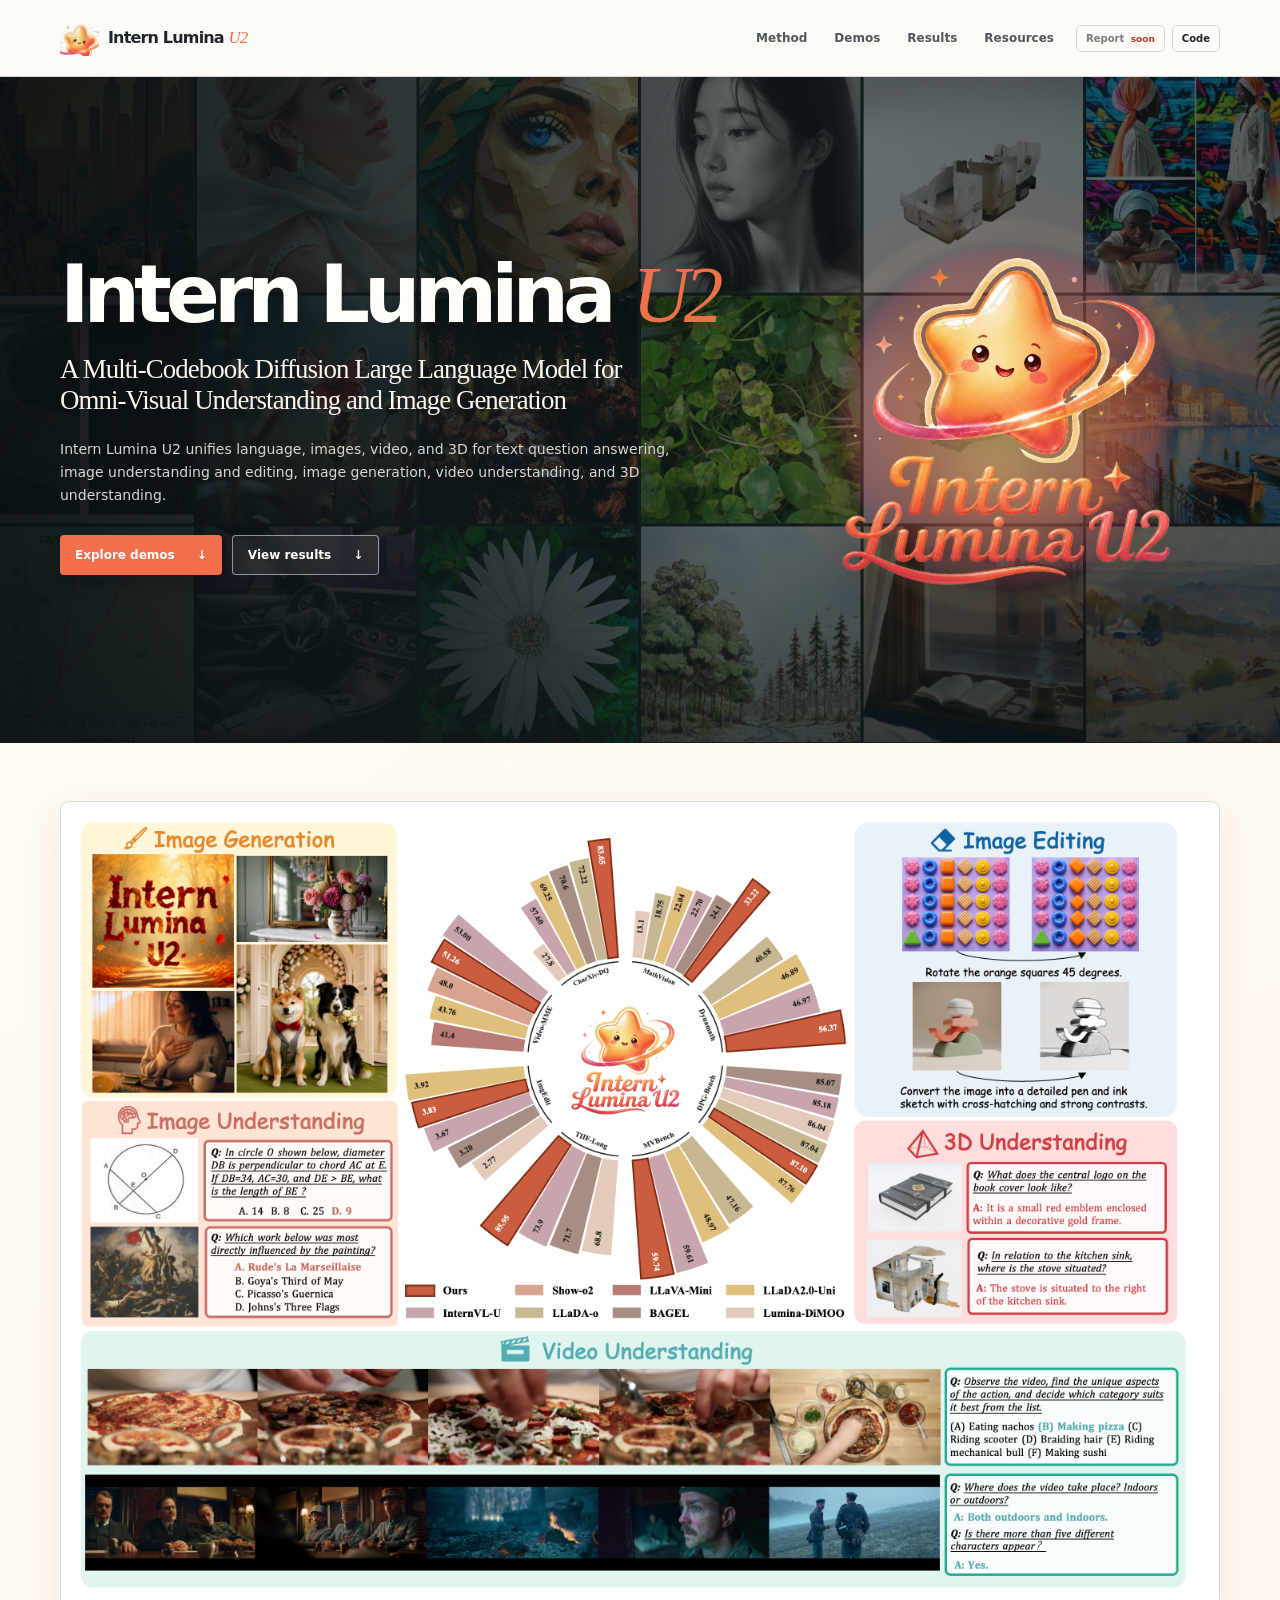
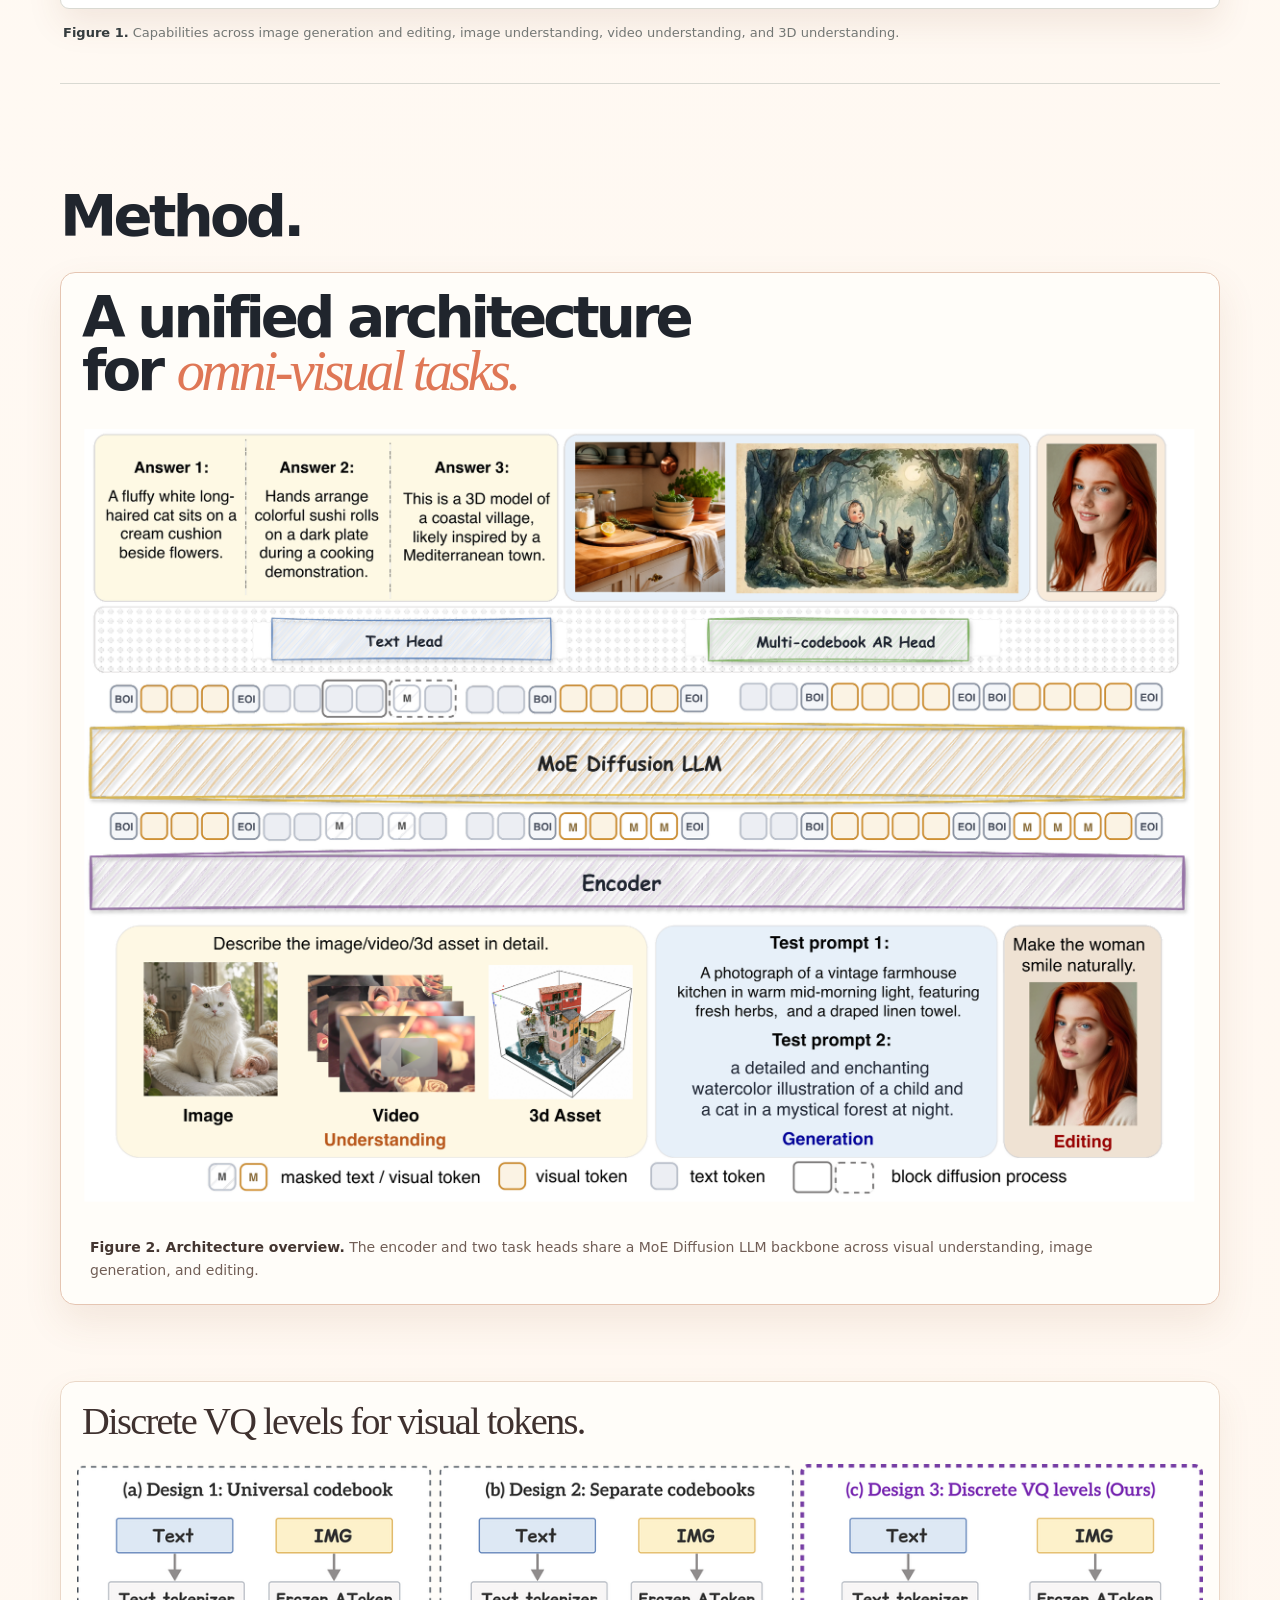
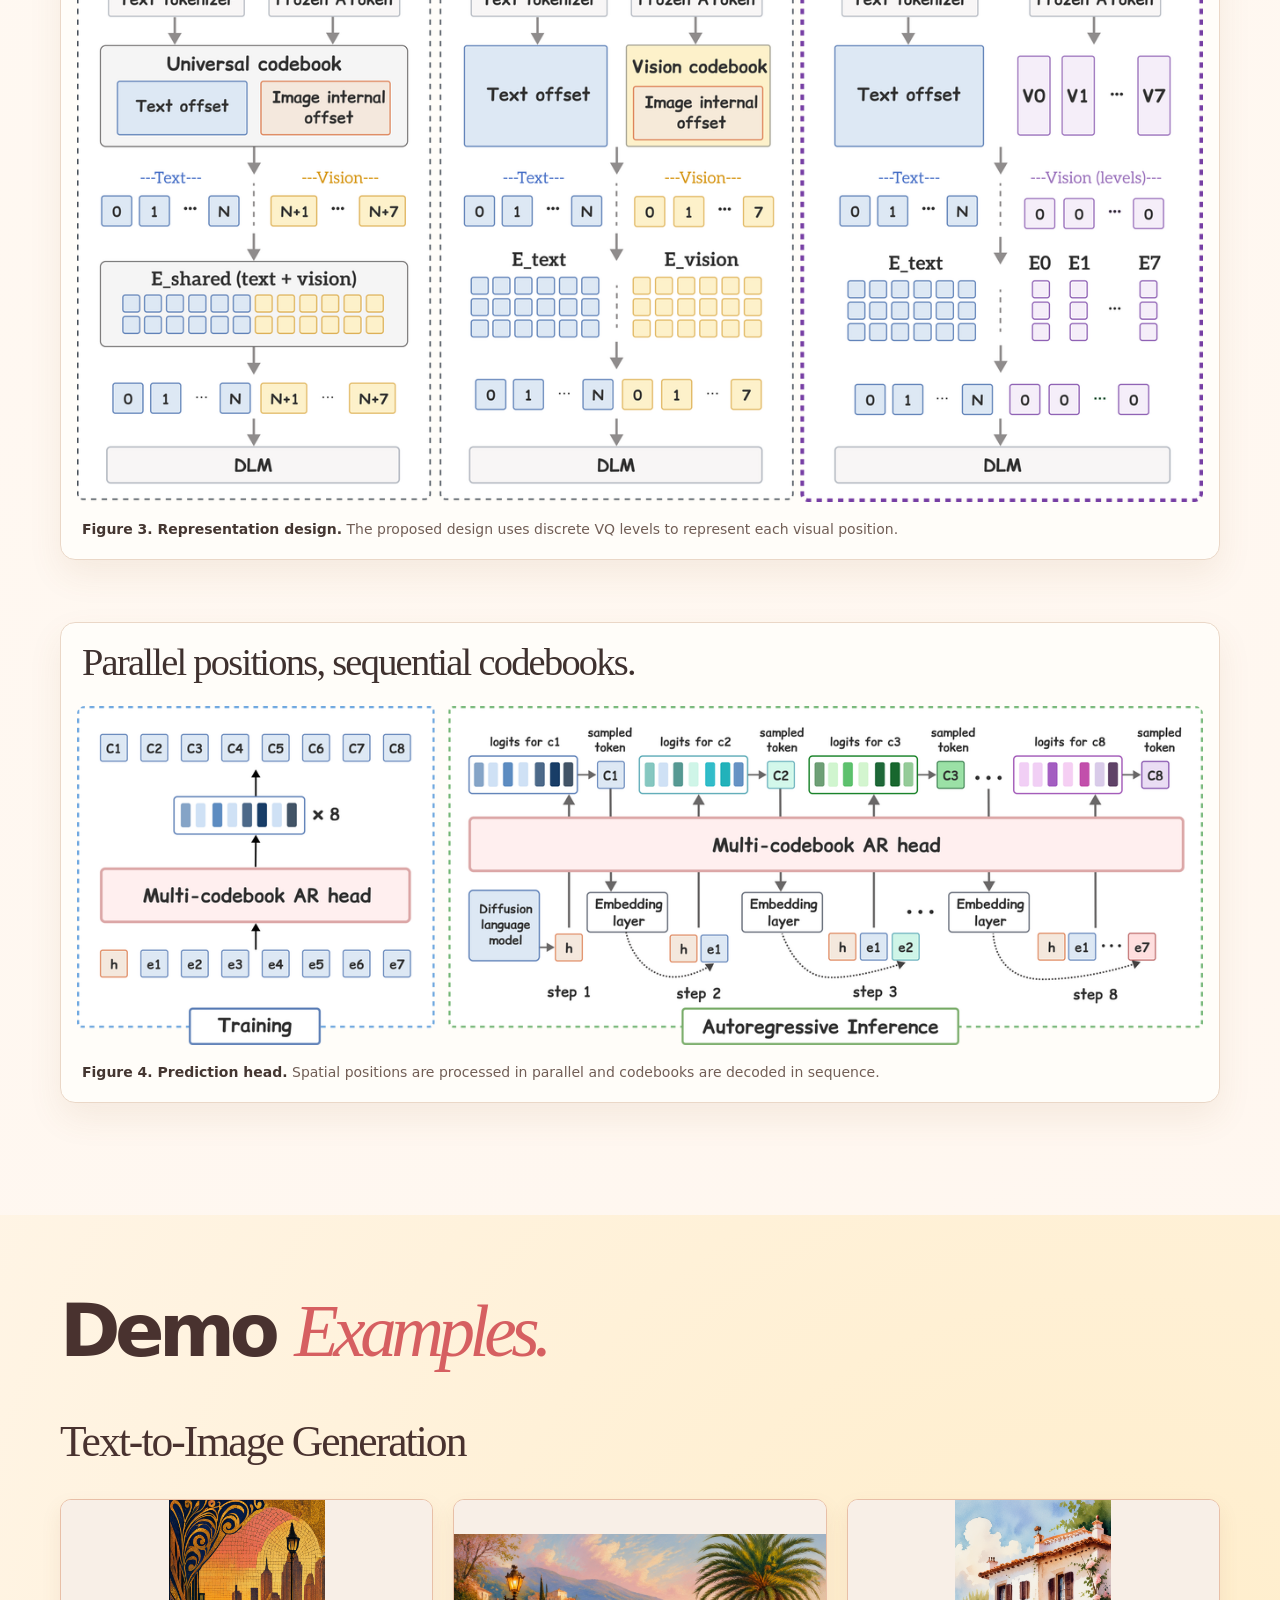
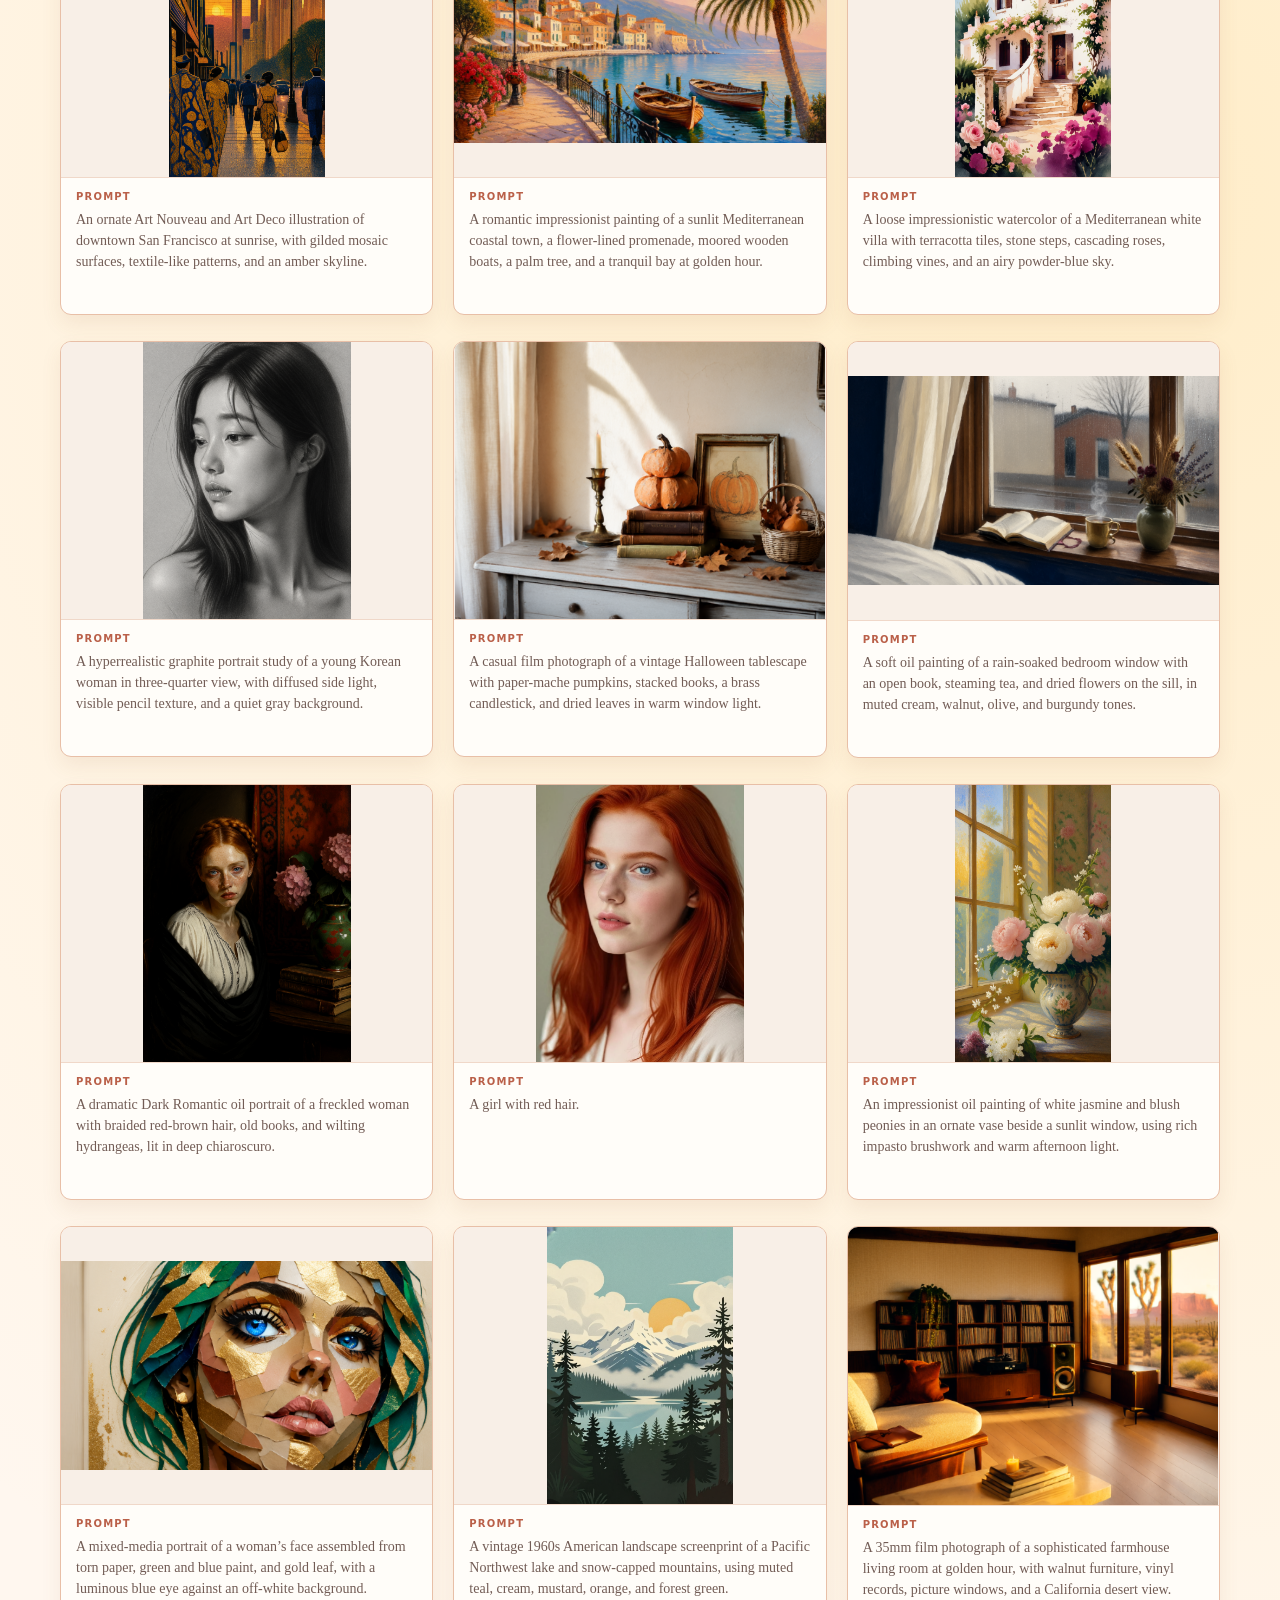
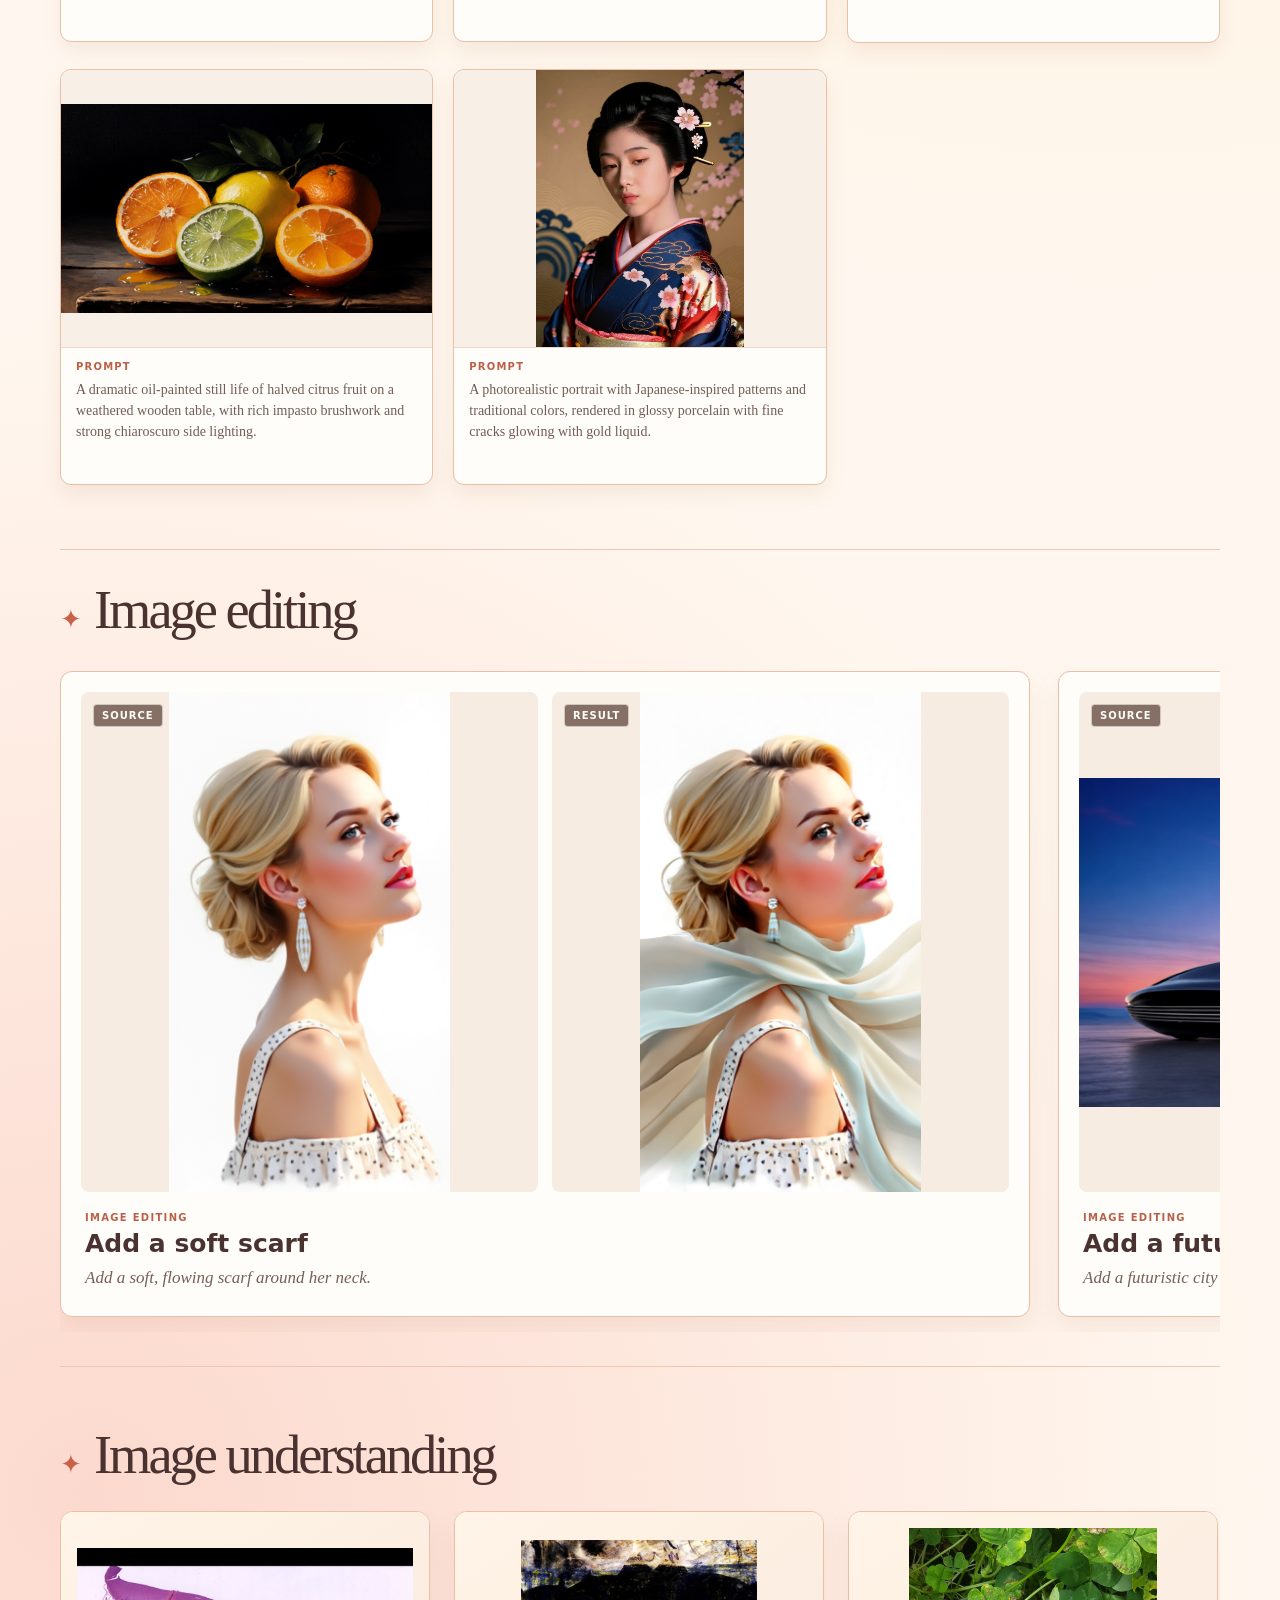
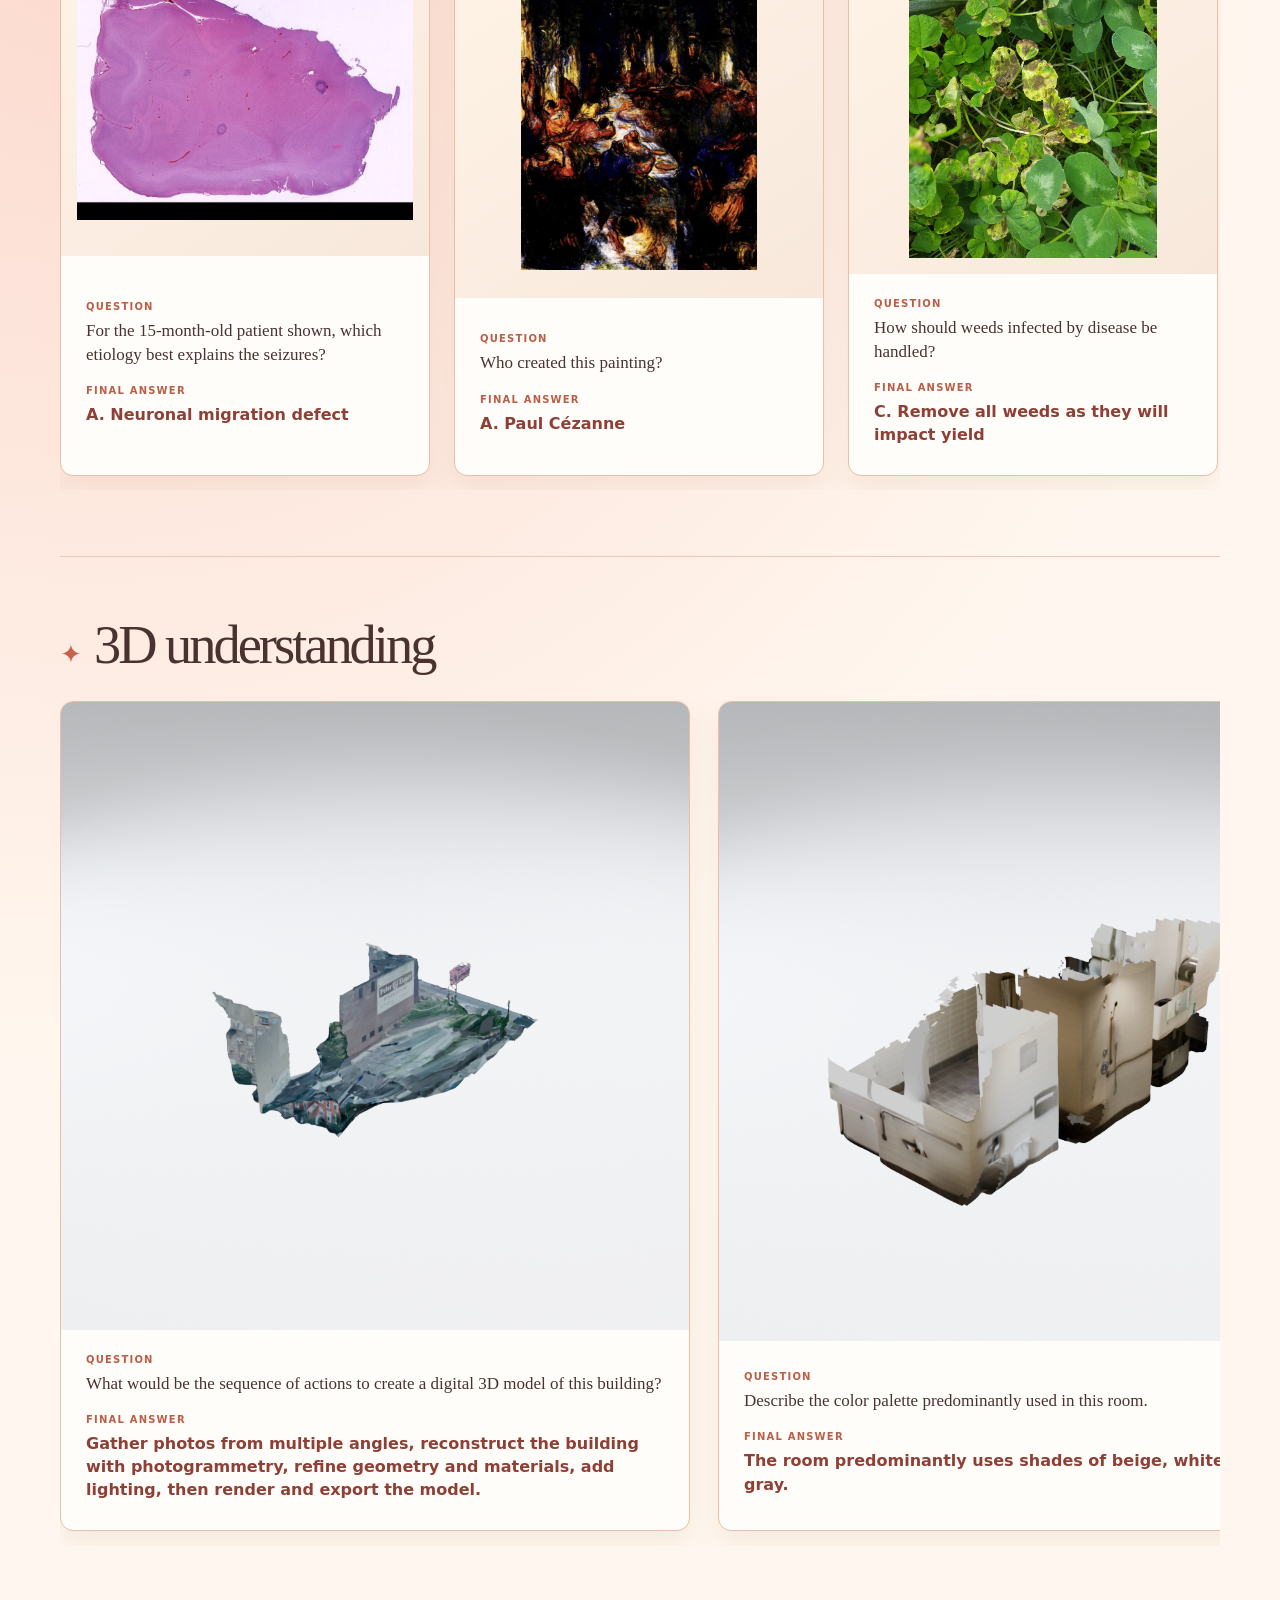
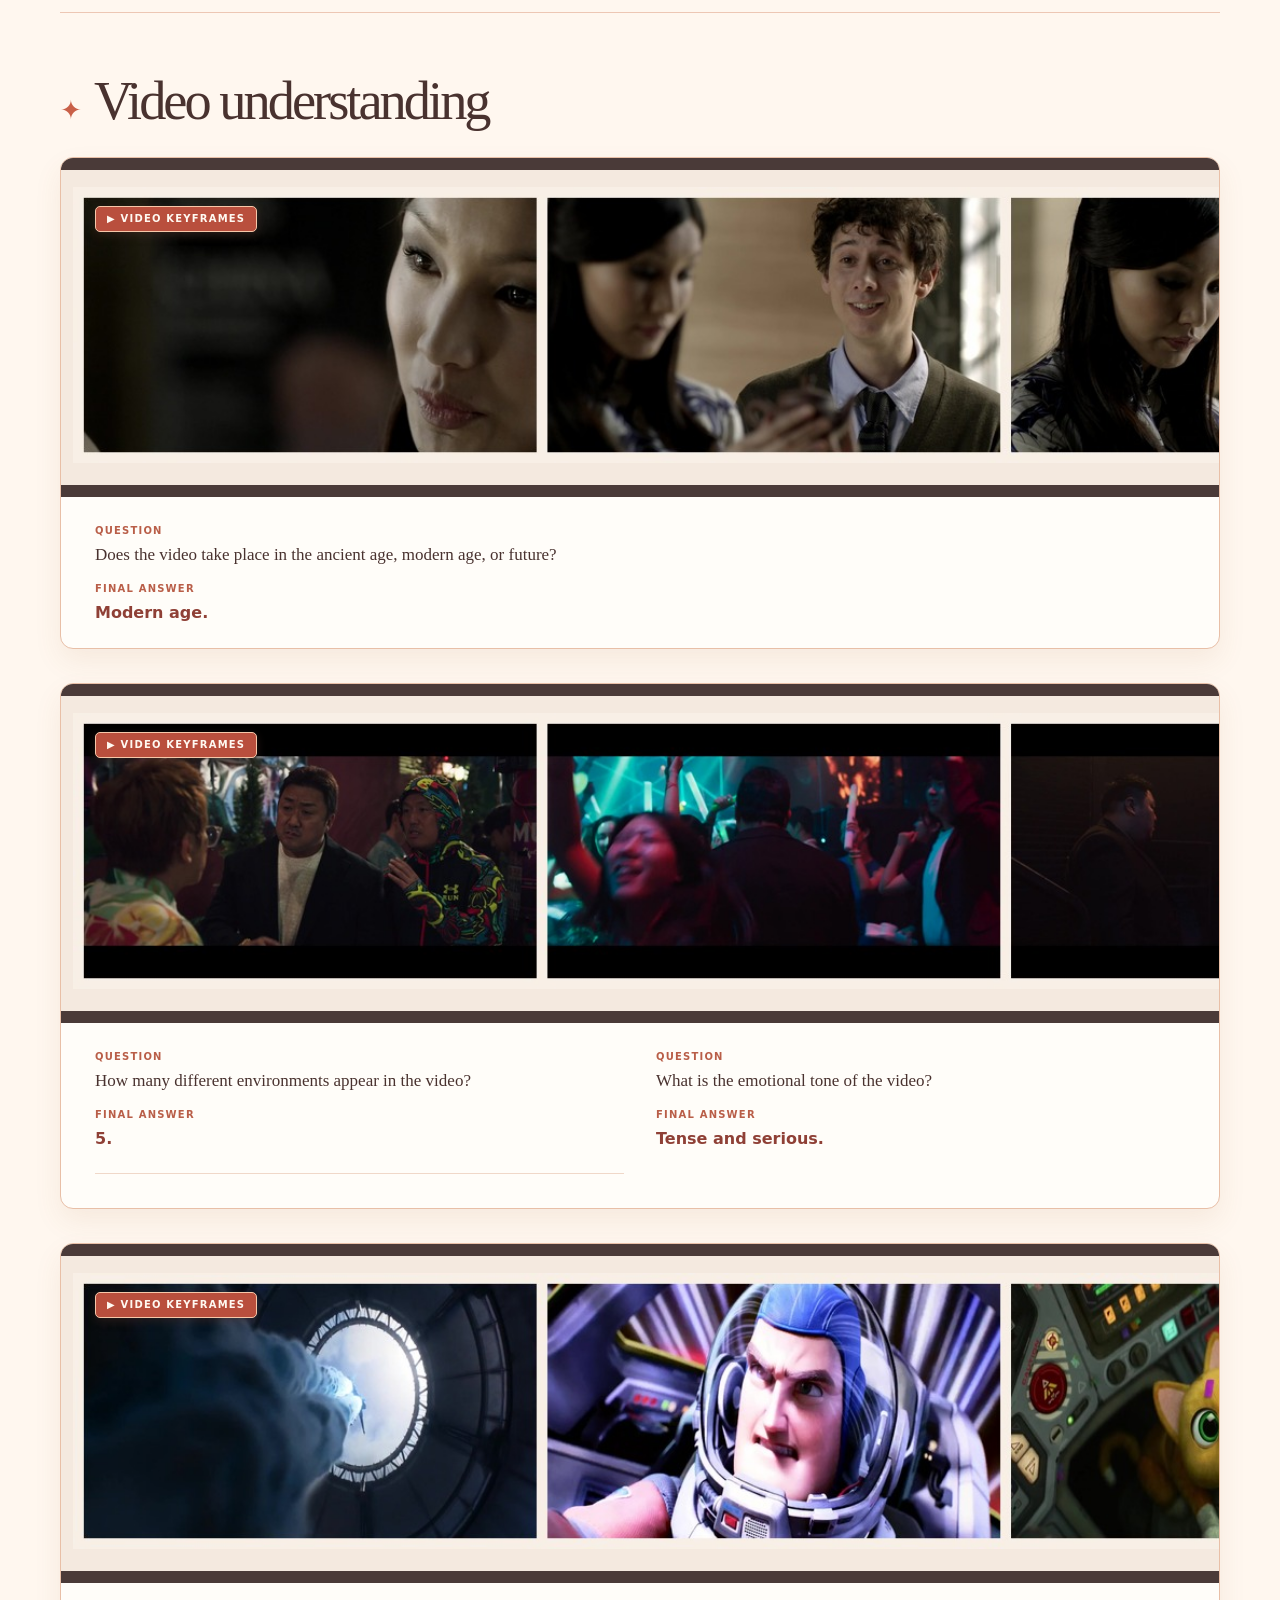
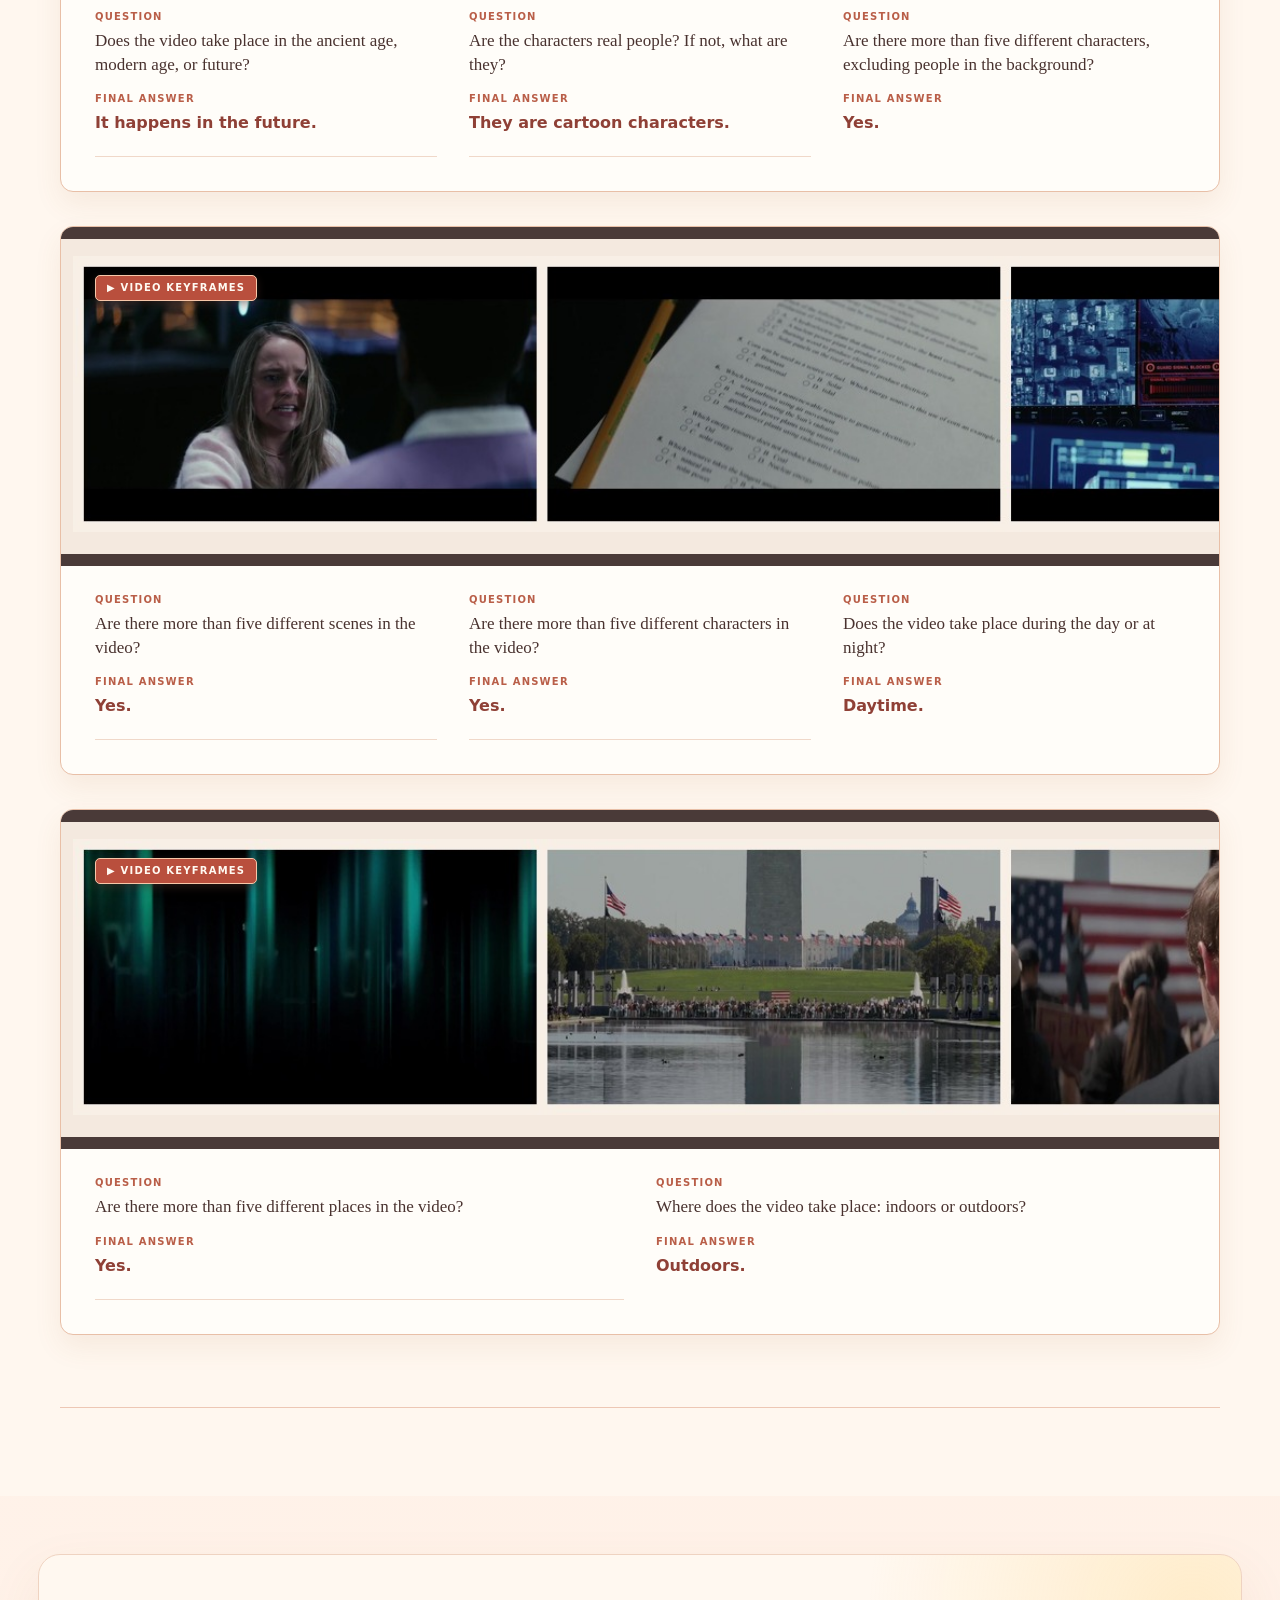
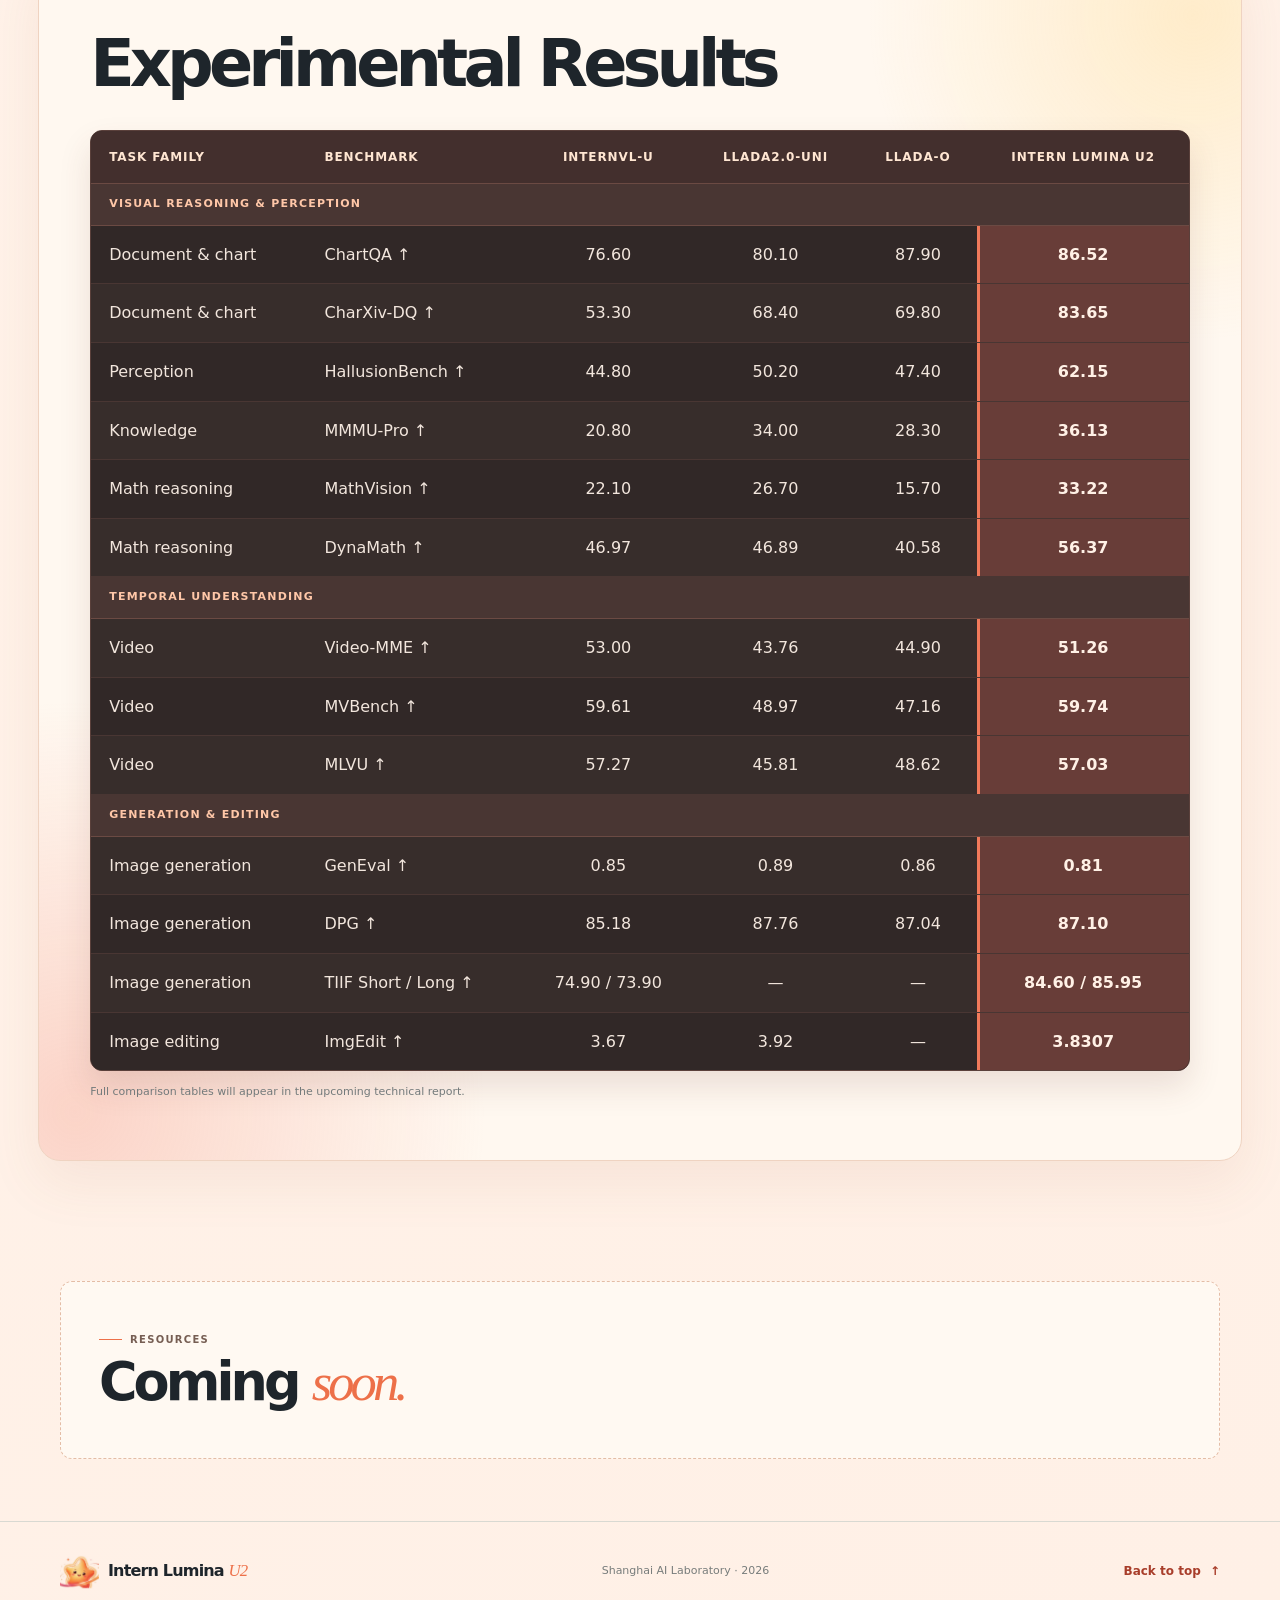
==== index.html @ 2e75d640 "init repo" ====
<!doctype html>
<html lang="en">
  <head>
    <meta charset="UTF-8" />
    <meta name="viewport" content="width=device-width, initial-scale=1.0" />
    <meta name="description" content="Intern Lumina U2 — a unified multi-codebook model for visual understanding, image generation, and image editing." />
    <title>Intern Lumina U2</title>
    <link rel="icon" href="assets/intern-lumina-u2-star-mark.jpg" type="image/jpeg" />
    <link rel="stylesheet" href="styles.css" />
    <link rel="stylesheet" href="mosaic.css" />
  </head>
  <body>
    <header class="site-header">
      <div class="shell nav-inner">
        <a class="brand" href="#overview" aria-label="Intern Lumina U2 home">
          <img src="assets/intern-lumina-u2-star-mark.jpg" alt="Intern Lumina U2 star logo" />
          <span>Intern Lumina <b>U2</b></span>
        </a>
        <nav aria-label="Primary navigation">
          <a href="#method">Method</a>
          <a href="#demos">Demos</a>
          <a href="#results">Results</a>
          <a href="#citation">Resources</a>
        </nav>
        <div class="release-links" aria-label="Release resources">
          <span title="Technical report is coming soon">Report <i>soon</i></span>
          <a href="https://github.com/InternLM/InternLumina-U2" target="_blank" rel="noopener" title="Inference code on GitHub">Code</a>
        </div>
      </div>
    </header>

    <main>
      <section class="hero" id="overview" aria-labelledby="project-title">
        <div class="hero-mosaic" aria-hidden="true">
          <span class="hero-tile hero-tile--city"></span><span class="hero-tile hero-tile--scarf"></span><span class="hero-tile hero-tile--gold-leaf"></span><span class="hero-tile hero-tile--graphite"></span><span class="hero-tile hero-tile--three-d-room"></span><span class="hero-tile hero-tile--street-art"></span>
          <span class="hero-tile hero-tile--video"></span><span class="hero-tile hero-tile--butterfly"></span><span class="hero-tile hero-tile--painting"></span><span class="hero-tile hero-tile--plant"></span><span class="hero-tile hero-tile--three-d-building"></span><span class="hero-tile hero-tile--coast"></span>
          <span class="hero-tile hero-tile--phase"></span><span class="hero-tile hero-tile--future-car"></span><span class="hero-tile hero-tile--flowers"></span><span class="hero-tile hero-tile--forest"></span><span class="hero-tile hero-tile--rainy-room"></span><span class="hero-tile hero-tile--watercolor"></span>
        </div>
        <div class="hero-scrim" aria-hidden="true"></div>
        <div class="hero-inner shell">
          <div class="hero-copy">
            <h1 id="project-title">Intern Lumina <em>U2</em></h1>
            <p class="hero-title">A Multi-Codebook Diffusion Large Language Model for Omni-Visual Understanding and Image Generation</p>
            <p class="hero-abstract">Intern Lumina U2 unifies language, images, video, and 3D for text question answering, image understanding and editing, image generation, video understanding, and 3D understanding.</p>
            <div class="hero-actions">
              <a class="action action-dark" href="#demos">Explore demos <span>↓</span></a>
              <a class="action action-light" href="#results">View results <span>↓</span></a>
            </div>
          </div>
          <aside class="hero-logo-wrap" aria-label="Intern Lumina U2 project mark">
            <img class="hero-logo" src="assets/intern-lumina-u2-logo-transparent.png" alt="Intern Lumina U2 star mascot and wordmark" />
          </aside>
        </div>
      </section>

      <figure class="teaser teaser-hero" aria-labelledby="teaser-caption">
        <div class="figure-frame"><img src="method/teaser.png" alt="Intern Lumina U2 capabilities and benchmark overview" /></div>
        <figcaption id="teaser-caption"><b>Figure 1.</b> Capabilities across image generation and editing, image understanding, video understanding, and 3D understanding.</figcaption>
      </figure>

      <section class="results section shell" id="results" aria-labelledby="results-title">
        <div class="section-heading results-heading"><h2 id="results-title">Experimental Results</h2></div>
        <div class="table-scroll" role="region" aria-label="Benchmark comparison table" tabindex="0">
          <table class="benchmark-table">
            <thead>
              <tr><th>Task family</th><th>Benchmark</th><th>InternVL-U</th><th>LLaDA2.0-Uni</th><th>LLaDA-o</th><th>Intern Lumina U2</th></tr>
            </thead>
            <tbody>
              <tr class="table-group"><td colspan="6">Visual reasoning &amp; perception</td></tr>
              <tr><td>Document &amp; chart</td><td>ChartQA ↑</td><td>76.60</td><td>80.10</td><td>87.90</td><td class="ours">86.52</td></tr>
              <tr><td>Document &amp; chart</td><td>CharXiv-DQ ↑</td><td>53.30</td><td>68.40</td><td>69.80</td><td class="ours">83.65</td></tr>
              <tr><td>Perception</td><td>HallusionBench ↑</td><td>44.80</td><td>50.20</td><td>47.40</td><td class="ours">62.15</td></tr>
              <tr><td>Knowledge</td><td>MMMU-Pro ↑</td><td>20.80</td><td>34.00</td><td>28.30</td><td class="ours">36.13</td></tr>
              <tr><td>Math reasoning</td><td>MathVision ↑</td><td>22.10</td><td>26.70</td><td>15.70</td><td class="ours">33.22</td></tr>
              <tr><td>Math reasoning</td><td>DynaMath ↑</td><td>46.97</td><td>46.89</td><td>40.58</td><td class="ours">56.37</td></tr>
              <tr class="table-group"><td colspan="6">Temporal understanding</td></tr>
              <tr><td>Video</td><td>Video-MME ↑</td><td>53.00</td><td>43.76</td><td>44.90</td><td class="ours">51.26</td></tr>
              <tr><td>Video</td><td>MVBench ↑</td><td>59.61</td><td>48.97</td><td>47.16</td><td class="ours">59.74</td></tr>
              <tr><td>Video</td><td>MLVU ↑</td><td>57.27</td><td>45.81</td><td>48.62</td><td class="ours">57.03</td></tr>
              <tr class="table-group"><td colspan="6">Generation &amp; editing</td></tr>
              <tr><td>Image generation</td><td>GenEval ↑</td><td>0.85</td><td>0.89</td><td>0.86</td><td class="ours">0.81</td></tr>
              <tr><td>Image generation</td><td>DPG ↑</td><td>85.18</td><td>87.76</td><td>87.04</td><td class="ours">87.10</td></tr>
              <tr><td>Image generation</td><td>TIIF Short / Long ↑</td><td>74.90 / 73.90</td><td>—</td><td>—</td><td class="ours">84.60 / 85.95</td></tr>
              <tr><td>Image editing</td><td>ImgEdit ↑</td><td>3.67</td><td>3.92</td><td>—</td><td class="ours">3.8307</td></tr>
            </tbody>
          </table>
        </div>
        <div class="results-footer"><p>Full comparison tables will appear in the upcoming technical report.</p></div>
      </section>

      <section class="method section shell" id="method" aria-labelledby="method-title">
        <div class="method-intro">
          <h2 id="method-title">Method.</h2>
        </div>
        <figure class="method-figure method-overview">
          <div class="method-figure-heading method-architecture-heading"><h3>A unified architecture<br />for <em>omni-visual tasks.</em></h3></div>
          <img src="method/method-main.png" alt="Intern Lumina U2 unified multi-modal architecture" />
          <figcaption><b>Figure 2. Architecture overview.</b> The encoder and two task heads share a MoE Diffusion LLM backbone across visual understanding, image generation, and editing.</figcaption>
        </figure>
        <div class="method-details">
          <figure class="method-figure">
            <div class="method-figure-heading"><h3>Discrete VQ levels for visual tokens.</h3></div>
            <img src="method/架构对比.png" alt="Comparison of universal, separate, and multi-codebook visual representations" />
            <figcaption><b>Figure 3. Representation design.</b> The proposed design uses discrete VQ levels to represent each visual position.</figcaption>
          </figure>
          <figure class="method-figure">
            <div class="method-figure-heading"><h3>Parallel positions, sequential codebooks.</h3></div>
            <img src="method/多码本输出设计.png" alt="Multi-codebook autoregressive head for training and inference" />
            <figcaption><b>Figure 4. Prediction head.</b> Spatial positions are processed in parallel and codebooks are decoded in sequence.</figcaption>
          </figure>
        </div>
      </section>

      <section class="gallery section" id="demos" aria-labelledby="demos-title">
        <div class="shell">
          <div class="demo-intro"><h2 id="demos-title">Demo <em>Examples.</em></h2></div>
          <div class="section-heading split-heading"><div><h3>Text-to-Image Generation</h3></div></div>
          <div class="generation-showcase" id="generation" aria-label="Text-to-image generation examples">
            <div class="generation-grid" id="generation-gallery"></div>
          </div>
        </div>

        <div class="gallery-rails">
          <section class="task-rail shell" id="editing"><div class="task-head"><div><span>✦</span><h3>Image editing</h3></div></div><div class="editing-showcase" id="editing-gallery" aria-label="Image editing examples"></div></section>
          <section class="task-rail shell qa-task" id="understanding"><div class="task-head"><div><span>✦</span><h3>Image understanding</h3></div></div><div class="qa-grid image-understanding-grid" id="image-understanding-gallery" aria-label="Image understanding examples"></div></section>
          <section class="task-rail shell qa-task" id="three-d"><div class="task-head"><div><span>✦</span><h3>3D understanding</h3></div></div><div class="qa-grid three-d-grid" id="three-d-gallery" aria-label="3D understanding examples"></div></section>
          <section class="task-rail shell video-task" id="video"><div class="task-head"><div><span>✦</span><h3>Video understanding</h3></div></div><div class="video-gallery" id="video-gallery" aria-label="Video understanding examples"></div></section>
        </div>
      </section>

      <section class="citation section shell" id="citation"><div class="resource-placeholder"><p class="overline"><span></span> Resources</p><h2>Coming <em>soon.</em></h2></div></section>
    </main>

    <footer><div class="shell footer-inner"><a class="brand" href="#overview"><img src="assets/intern-lumina-u2-star-mark.jpg" alt="" /><span>Intern Lumina <b>U2</b></span></a><p>Shanghai AI Laboratory · 2026</p><a class="text-link" href="#overview">Back to top <span>↑</span></a></div></footer>
    <script src="script.js"></script>
  </body>
</html>
---- styles.css ----
:root {
  --ink: #1e252b;
  --soft-ink: #4e5960;
  --paper: #fcfbf8;
  --cream: #f6f1e8;
  --line: #d9d9d2;
  --accent: #ed7049;
  --accent-dark: #a83d2a;
  --gold: #e6ab4d;
  --blue: #3e7fba;
  --shell: min(1160px, calc(100vw - 64px));
}

* { box-sizing: border-box; }
html { scroll-behavior: smooth; }
body { margin: 0; color: var(--ink); background: var(--paper); font-family: Inter, ui-sans-serif, system-ui, -apple-system, BlinkMacSystemFont, "Segoe UI", sans-serif; }
body::before { content: ""; position: fixed; z-index: -1; inset: 0; pointer-events: none; opacity: .32; background-image: radial-gradient(#99978e 0.45px, transparent .45px); background-size: 5px 5px; mask-image: linear-gradient(to bottom, #0002 0, transparent 47%); }
a { color: inherit; text-decoration: none; }.shell { width: var(--shell); margin-inline: auto; }.section { padding: 122px 0; }img { max-width: 100%; display: block; }

.site-header { height: 77px; border-bottom: 1px solid var(--line); background: #fcfbf8e8; backdrop-filter: blur(12px); position: sticky; top: 0; z-index: 30; }.nav-inner { height: 100%; display: flex; align-items: center; justify-content: space-between; gap: 22px; }.brand { display: inline-flex; align-items: center; gap: 9px; font-weight: 770; font-size: 16px; letter-spacing: -.052em; white-space: nowrap; }.brand img { width: 39px; height: 35px; object-fit: cover; object-position: center 47%; mix-blend-mode: multiply; }.brand b { color: var(--accent); font-family: Georgia, serif; font-style: italic; font-size: 1.05em; font-weight: 400; }.site-header nav { display: flex; align-items: center; gap: 27px; margin-left: auto; }.site-header nav a { color: #51585d; font-size: 12px; font-weight: 660; transition: color .18s ease; }.site-header nav a:hover { color: var(--accent-dark); }.release-links { display: flex; gap: 7px; }.release-links span, .release-links a { padding: 7px 9px; border: 1px solid var(--line); border-radius: 5px; color: #777c7d; font-size: 10px; font-weight: 680; }.release-links a { color: var(--ink); transition: color .18s ease, border-color .18s ease; }.release-links a:hover { color: var(--accent-dark); border-color: var(--accent-dark); }.release-links i { color: var(--accent-dark); font-size: 9px; font-style: normal; margin-left: 3px; }

.hero { min-height: 527px; padding: 78px 55px 62px; display: grid; grid-template-columns: 1.18fr .82fr; align-items: center; gap: 34px; position: relative; overflow: hidden; border-bottom: 1px solid var(--line); }.hero::before { content: ""; position: absolute; right: -155px; top: -216px; width: 530px; height: 530px; border-radius: 50%; border: 1px solid #eda45f3f; box-shadow: 0 0 0 42px #eda45f0a, 0 0 0 91px #eda45f08; pointer-events: none; }.hero-copy { position: relative; z-index: 1; }.overline { display: flex; align-items: center; gap: 8px; margin: 0 0 16px; color: #765e53; font-size: 10px; font-weight: 780; letter-spacing: .13em; text-transform: uppercase; }.overline span { width: 23px; height: 1px; background: var(--accent); }.hero h1, h2 { font-size: clamp(47px, 5.4vw, 76px); letter-spacing: -.075em; line-height: .94; margin: 0; font-weight: 740; }.hero h1 em, h2 em { color: var(--accent); font-family: Georgia, "Times New Roman", serif; font-weight: 400; font-style: italic; }.hero-title { max-width: 630px; margin: 21px 0 0; font: 400 clamp(19px, 2.1vw, 29px)/1.17 Georgia, "Times New Roman", serif; letter-spacing: -.035em; }.hero-abstract { max-width: 635px; margin: 21px 0 0; color: var(--soft-ink); font-size: 14px; line-height: 1.65; }.hero-actions { display: flex; gap: 10px; margin-top: 28px; }.action { display: inline-flex; align-items: center; gap: 22px; padding: 12px 15px; font-size: 12px; font-weight: 750; border-radius: 4px; transition: transform .2s ease, background .2s ease; }.action:hover { transform: translateY(-2px); }.action-dark { background: var(--ink); color: #fff; }.action-light { border: 1px solid #bfc1bd; color: var(--ink); }.hero-logo-wrap { position: relative; align-self: stretch; display: flex; flex-direction: column; align-items: center; justify-content: center; }.hero-logo { width: min(315px, 100%); aspect-ratio: 1; object-fit: contain; mix-blend-mode: multiply; position: relative; z-index: 1; }.hero-logo-wrap::after { content: ""; position: absolute; inset: 27% 10% 15%; border-radius: 50%; background: radial-gradient(circle, #f8d47a92, #f0835740 48%, transparent 69%); filter: blur(10px); }.hero-logo-wrap p { position: relative; z-index: 2; color: #956653; margin: -7px 0 0; font-size: 10px; letter-spacing: .11em; text-transform: uppercase; }

.teaser { padding: 44px 0 20px; }.figure-frame { background: #fff; border: 1px solid var(--line); border-radius: 9px; padding: 13px; box-shadow: 0 13px 28px #33231a0a; }.figure-frame img { width: 100%; border-radius: 4px; }.teaser figcaption, figure figcaption { color: #737774; font-size: 11px; line-height: 1.5; margin: 11px 3px 0; }.teaser figcaption b, figure figcaption b { color: #353c3e; }

.section-heading { margin-bottom: 47px; }.split-heading { display: grid; grid-template-columns: 1.14fr .86fr; gap: 8vw; align-items: end; }.split-heading > p { color: var(--soft-ink); max-width: 430px; margin: 0 0 4px; line-height: 1.65; font-size: 14px; }.metric-strip { display: grid; grid-template-columns: repeat(4, 1fr); border-top: 1px solid var(--ink); border-bottom: 1px solid var(--ink); margin-bottom: 26px; }.metric-strip article { min-height: 101px; padding: 17px 21px; display: flex; flex-direction: column; justify-content: center; border-right: 1px solid var(--line); }.metric-strip article:last-child { border-right: 0; }.metric-strip strong { color: var(--accent-dark); font: 400 clamp(25px, 3vw, 38px)/1 Georgia, serif; letter-spacing: -.06em; white-space: nowrap; }.metric-strip span { margin-top: 8px; color: #687075; font-size: 10px; font-weight: 750; letter-spacing: .07em; text-transform: uppercase; }.table-scroll { overflow: auto; border: 1px solid var(--line); background: #fff; }.benchmark-table { border-collapse: collapse; width: 100%; min-width: 830px; font-size: 12px; }.benchmark-table th { padding: 14px 13px; color: #5d6568; background: #f3f1eb; font-size: 10px; font-weight: 760; letter-spacing: .065em; text-align: center; text-transform: uppercase; border-bottom: 1px solid var(--line); }.benchmark-table th:first-child, .benchmark-table th:nth-child(2), .benchmark-table td:first-child, .benchmark-table td:nth-child(2) { text-align: left; }.benchmark-table td { padding: 12px 13px; color: #535b5f; text-align: center; border-bottom: 1px solid #e9e8e4; }.benchmark-table tbody tr:last-child td { border-bottom: 0; }.benchmark-table .table-group td { padding: 9px 13px; color: #866957; background: #fbf5ed; font-size: 9px; font-weight: 800; letter-spacing: .11em; text-transform: uppercase; }.benchmark-table td.ours { color: #a83d2a; font-weight: 800; background: #fff7f1; }.results-footer { display: flex; align-items: center; justify-content: space-between; gap: 25px; color: #737a7b; font-size: 11px; margin-top: 14px; }.results-footer p { margin: 0; }.results-footer p a { text-decoration: underline; text-underline-offset: 2px; color: #545d60; }.text-link { color: var(--accent-dark); font-size: 12px; font-weight: 730; white-space: nowrap; }.text-link span { margin-left: 5px; }

.method { border-top: 1px solid var(--line); }.method-overview { margin: 0; padding: 11px; background: #141416; border-radius: 8px; }.method-overview img { width: 100%; border-radius: 4px; }.method-overview figcaption { color: #b7b7b5; margin: 11px 4px 4px; }.method-overview figcaption b { color: #fff; }.method-notes { display: grid; grid-template-columns: repeat(3, 1fr); gap: 26px; padding: 43px 0 54px; }.method-notes article { padding-top: 16px; border-top: 2px solid var(--accent); }.method-notes span { color: var(--accent-dark); font: 400 17px Georgia, serif; }.method-notes h3 { font-size: 16px; letter-spacing: -.035em; margin: 18px 0 9px; }.method-notes p { color: var(--soft-ink); font-size: 13px; line-height: 1.58; margin: 0; }.representation-grid { display: grid; grid-template-columns: 1fr 1fr; gap: 18px; }.representation-grid figure { margin: 0; padding: 9px; border: 1px solid var(--line); background: white; border-radius: 7px; }.representation-grid img { width: 100%; border-radius: 3px; }.representation-grid figcaption { margin: 9px 2px 2px; }

.gallery { padding-top: 116px; padding-bottom: 120px; background: #202426; color: #f7f4ee; }.gallery .overline { color: #e9cbb9; }.gallery .overline span { background: #f19872; }.gallery h2 em { color: #ff9671; }.gallery .split-heading > p { color: #bec2bd; }.case-study { display: grid; grid-template-columns: .88fr 1.12fr; gap: clamp(26px, 6vw, 88px); align-items: center; margin-top: 56px; padding: 18px; background: #2a3032; border: 1px solid #ffffff24; }.case-study figure { margin: 0; padding: 8px; background: #fff; }.case-study img { width: 100%; max-height: 610px; object-fit: cover; object-position: top; }.case-label { margin: 0 0 12px; color: #ef9b7c; font-size: 10px; font-weight: 800; letter-spacing: .12em; text-transform: uppercase; }.case-study h3 { font: 400 clamp(32px, 4vw, 52px)/.95 Georgia, serif; letter-spacing: -.06em; margin: 0 0 21px; }.case-study > div > p:not(.case-label) { max-width: 480px; color: #c7cbc6; font-size: 14px; line-height: 1.65; }.case-study ul { padding: 0; margin: 24px 0 0; list-style: none; }.case-study li { color: #efede7; font-size: 12px; line-height: 1.5; padding: 9px 0 9px 18px; border-top: 1px solid #ffffff1c; position: relative; }.case-study li::before { content: "✦"; position: absolute; left: 0; color: #f3a67f; }.gallery-rails { margin-top: 93px; }.task-rail { padding: 34px 0; border-top: 1px solid #ffffff27; }.task-rail:last-child { border-bottom: 1px solid #ffffff27; }.task-head { display: flex; align-items: center; gap: 14px; margin-bottom: 17px; }.task-head > div { display: flex; align-items: baseline; gap: 12px; }.task-head span { color: #e48868; font: 400 19px Georgia, serif; }.task-head h3 { font-size: 21px; letter-spacing: -.04em; margin: 0; }.task-head p { margin: 0 0 0 auto; color: #b6bbb5; font-size: 11px; }.scroll-control { width: 31px; height: 31px; color: #fff; background: transparent; border: 1px solid #ffffff65; border-radius: 50%; cursor: pointer; transition: .2s ease; }.scroll-control:hover { background: #e27856; border-color: #e27856; }.example-rail { display: flex; gap: 11px; overflow-x: auto; scroll-behavior: smooth; scroll-snap-type: x mandatory; cursor: grab; scrollbar-color: #807e7a transparent; scrollbar-width: thin; }.example-rail:active { cursor: grabbing; }.example-card { flex: 0 0 227px; min-height: 145px; padding: 13px; scroll-snap-align: start; border: 1px solid #ffffff36; background: #282e30; position: relative; overflow: hidden; }.example-card::after { content: ""; position: absolute; right: -25px; bottom: -28px; width: 93px; height: 93px; border: 1px solid var(--card-accent); border-radius: 50%; opacity: .55; box-shadow: 0 0 0 12px #ffffff09; }.example-top { display: flex; justify-content: space-between; gap: 9px; position: relative; z-index: 1; color: #e2e4df; font-size: 9px; font-weight: 800; letter-spacing: .075em; text-transform: uppercase; }.example-top span:last-child { color: var(--card-accent); }.example-card h4 { position: relative; z-index: 1; max-width: 164px; margin: 28px 0 6px; color: #fff; font-size: 13px; letter-spacing: -.025em; }.example-card p { position: relative; z-index: 1; max-width: 168px; margin: 0; color: #b7bdb9; font-size: 10px; line-height: 1.4; }.empty-tile { position: absolute; right: 18px; top: 43px; z-index: 1; width: 26px; height: 26px; border: 1px dashed #ffffff7d; display: grid; place-items: center; color: #fff; font-size: 12px; }

.citation { display: grid; grid-template-columns: 1fr 1fr; gap: 9vw; align-items: center; }.citation h2 { font-size: clamp(40px, 4.6vw, 63px); }.citation > div > p:last-child { color: var(--soft-ink); font-size: 14px; line-height: 1.6; max-width: 420px; }.citation pre { margin: 0; padding: 24px; overflow: auto; border-radius: 7px; color: #d9dce2; background: #22272a; box-shadow: 8px 8px 0 #e6e0d7; font: 11px/1.6 "SFMono-Regular", Consolas, monospace; }.citation code { white-space: pre; }footer { border-top: 1px solid var(--line); }.footer-inner { min-height: 97px; display: flex; align-items: center; justify-content: space-between; gap: 25px; }.footer-inner p { color: #777c7b; margin: 0; font-size: 11px; }

@media (max-width: 820px) { :root { --shell: min(100% - 38px, 1160px); }.site-header nav { display: none; }.release-links { margin-left: auto; }.hero { grid-template-columns: 1fr; min-height: 0; padding: 61px 16px 42px; }.hero-logo-wrap { display: none; }.teaser { padding-top: 29px; }.split-heading, .citation { grid-template-columns: 1fr; gap: 24px; }.method-notes { gap: 14px; }.case-study { grid-template-columns: 1fr; }.case-study figure { max-width: 525px; }.representation-grid { gap: 10px; }.footer-inner { min-height: 80px; } }
@media (max-width: 540px) { :root { --shell: calc(100% - 28px); }.site-header { height: 64px; }.brand { font-size: 14px; }.brand img { width: 34px; height: 31px; }.release-links span, .release-links a { padding: 6px 7px; font-size: 9px; }.section { padding: 77px 0; }.hero { padding: 46px 3px 39px; }.overline { font-size: 9px; }.hero h1 { font-size: 53px; }.hero-title { font-size: 21px; }.hero-abstract { font-size: 13px; }.hero-actions { margin-top: 23px; }.action { padding: 11px 12px; gap: 13px; font-size: 11px; }.teaser { padding-bottom: 5px; }.figure-frame { padding: 6px; }.section-heading { margin-bottom: 31px; }.split-heading > p { font-size: 13px; }.metric-strip { grid-template-columns: 1fr 1fr; }.metric-strip article { min-height: 86px; padding: 15px 13px; }.metric-strip article:nth-child(2) { border-right: 0; }.metric-strip article:nth-child(-n+2) { border-bottom: 1px solid var(--line); }.metric-strip strong { font-size: 25px; }.results-footer { align-items: flex-start; flex-direction: column; gap: 8px; }.method-notes { grid-template-columns: 1fr; padding: 32px 0; gap: 25px; }.representation-grid { grid-template-columns: 1fr; gap: 14px; }.gallery { padding-top: 77px; padding-bottom: 74px; }.case-study { padding: 9px; margin-top: 35px; }.case-study > div { padding: 12px 10px 14px; }.case-study h3 { font-size: 35px; }.gallery-rails { margin-top: 56px; }.task-rail { padding: 25px 0; }.task-head { flex-wrap: wrap; margin-bottom: 15px; }.task-head p { width: calc(100% - 47px); margin-left: 0; order: 3; }.example-card { flex-basis: 74vw; }.citation { gap: 33px; }.citation pre { padding: 16px; font-size: 9px; }.footer-inner { flex-wrap: wrap; padding: 20px 0; gap: 12px; }.footer-inner .text-link { margin-left: auto; } }
---- mosaic.css ----
/* U2 qualitative output collage for the project hero and release examples. */
body { background: linear-gradient(145deg, #fffaf4 0%, #fff5ed 55%, #fff0e6 100%); }

.hero {
  min-height: 665px;
  padding: 0;
  display: block;
  isolation: isolate;
  border-bottom-color: #111a1d;
  background: #12191c;
}

.hero::before { display: none; }

.hero-mosaic {
  position: absolute;
  z-index: -2;
  inset: 0;
  display: grid;
  grid-template-columns: repeat(6, minmax(0, 1fr));
  grid-template-rows: repeat(3, minmax(0, 1fr));
  gap: 3px;
  transform: scale(1.04);
}

.hero-mosaic span {
  background-position: center;
  background-repeat: no-repeat;
  background-size: cover;
  box-shadow: inset 0 0 0 1px #ffffff16;
  filter: saturate(1.06) contrast(1.04);
}

.hero-tile--city { background-image: url("selected_image_generation/01_风景城市__007__cfg4.0_seed1967757102_ar9x16.png"); }
.hero-tile--scarf { background-image: url("assets/examples/editing/soft-scarf-result.png"); }
.hero-tile--gold-leaf { background-image: url("selected_image_generation/cfg3.5_seed1656246583_ar16x9.png"); }
.hero-tile--graphite { background-image: url("selected_image_generation/03_人物肖像__055__cfg4.0_seed13171928_ar3x4.png"); }
.hero-tile--three-d-room { background-image: url("selected_3d_understanding/13_0d4e574cdf6f48d79b1fe1337fed5097/blender_render__13_0d4e574cdf6f48d79b1fe1337fed5097.png"); }
.hero-tile--street-art { background-image: url("assets/examples/editing/street-art-background-result.png"); }
.hero-tile--video { background-image: url("assets/examples/video/014_LYA-5-keyframes.jpg"); background-position: left center; background-size: auto 100%; }
.hero-tile--butterfly { background-image: url("assets/examples/editing/butterfly-color-result.png"); }
.hero-tile--painting { background-image: url("selected_image_understanding/images/case04_MMMU_1571.jpg"); }
.hero-tile--plant { background-image: url("selected_image_understanding/images/case06_MMMU_720.jpg"); }
.hero-tile--three-d-building { background-image: url("selected_3d_understanding/02_7d22c31b7af049d69b827b4dc23a04b8/blender_render__02_7d22c31b7af049d69b827b4dc23a04b8.png"); }
.hero-tile--coast { background-image: url("selected_image_generation/01_风景城市__082__cfg4.0_seed221016654_ar16x9.png"); }
.hero-tile--phase { background-image: url("selected_image_understanding/images/case37_MMMU_Pro_1685.jpg"); }
.hero-tile--future-car { background-image: url("assets/examples/editing/future-city-car-result.png"); }
.hero-tile--flowers { background-image: url("assets/examples/editing/white-flowers-result.png"); }
.hero-tile--forest { background-image: url("assets/examples/editing/forest-watercolor-result.png"); }
.hero-tile--rainy-room { background-image: url("selected_image_generation/05_食品产品__077__cfg3.0_seed1361308449_ar16x9.png"); }
.hero-tile--watercolor { background-image: url("assets/examples/editing/watercolor-landscape-result.png"); }

.hero-scrim {
  position: absolute;
  z-index: -1;
  inset: 0;
  background:
    linear-gradient(90deg, #091013f2 0%, #10191bdc 35%, #121c1e9d 58%, #0b1418ad 100%),
    linear-gradient(0deg, #060b0b82 0%, transparent 45%);
}

.hero-inner {
  min-height: 665px;
  padding: 79px 0 65px;
  display: grid;
  grid-template-columns: minmax(0, 1fr) minmax(330px, .64fr);
  align-items: center;
  gap: clamp(28px, 5vw, 72px);
}

.hero .overline { color: #f5d7c6; }
.hero h1 { width: max-content; max-width: calc(100vw - 64px); color: #fffdf8; font-size: clamp(62px, 6.2vw, 94px); white-space: nowrap; text-shadow: 0 2px 19px #00000042; }
.hero-title { color: #fbf4eb; }
.hero-abstract { color: #d5d7d3; }
.action-dark { background: #f26f4c; box-shadow: 0 8px 18px #00000033; }
.action-light { border-color: #ffffff80; color: #fffdf8; background: #ffffff10; backdrop-filter: blur(7px); }

.hero-logo-wrap {
  position: relative;
  align-self: auto;
  justify-self: end;
  display: flex;
  width: min(460px, 100%);
  flex-direction: column;
  align-items: center;
  justify-content: center;
  padding: 0;
  border: 0;
  background: transparent;
  box-shadow: none;
}

.hero-logo-wrap::before { content: ""; position: absolute; z-index: -1; width: 82%; aspect-ratio: 1; border-radius: 50%; background: radial-gradient(circle, #ffd778d4 0%, #f27b5c84 43%, #e4556440 65%, transparent 72%); box-shadow: 0 0 0 22px #ffc78012, 0 0 0 54px #f26f4c0b; filter: blur(2px); }
.hero-logo { width: 100%; aspect-ratio: 1; object-fit: contain; mix-blend-mode: normal; position: static; filter: drop-shadow(0 18px 24px #0000004d); }
.hero-logo-wrap::after { display: none; }
.hero-logo-wrap p { color: #875a4b; margin: -4px 0 0; font-size: 8px; font-weight: 750; letter-spacing: .11em; text-align: center; text-transform: uppercase; }

.example-card { isolation: isolate; border-color: #ffffff45; }
.example-art {
  position: absolute;
  z-index: -2;
  inset: 0;
  background-image: url("method/case.PNG");
  background-size: 385% auto;
  background-position: var(--crop-x) var(--crop-y);
  filter: saturate(1.08) contrast(1.05);
}

.example-card::after {
  z-index: -1;
  inset: 0;
  width: auto;
  height: auto;
  border: 0;
  border-radius: 0;
  opacity: 1;
  box-shadow: none;
  background:
    linear-gradient(90deg, #071011d9 0%, #0b141399 56%, #07101139 100%),
    linear-gradient(0deg, #070d0fb5 0%, transparent 65%);
}

.example-card h4 { max-width: 174px; margin-top: 27px; }
.example-card p { max-width: 174px; color: #e1e4df; }

/* A light palette sampled from the star logo: cream, gold, orange, and coral. */
.gallery {
  background:
    radial-gradient(circle at 87% 7%, #ffd87852 0, transparent 22%),
    radial-gradient(circle at 7% 42%, #f5988550 0, transparent 24%),
    #fff7ef;
  color: #3f302f;
}

.gallery .overline { color: #b7664d; }
.gallery .overline span { background: #e96e4d; }
.gallery h2 em { color: #d65f61; }
.gallery .split-heading > p { color: #76615b; }

.case-study {
  background: #fffdf9;
  border-color: #edc7b4;
  box-shadow: 0 15px 40px #9d5f3617;
}

.case-study figure { background: #fff6e9; }
.case-label { color: #c85e48; }
.case-study h3 { color: #482f2c; }
.case-study > div > p:not(.case-label) { color: #735e58; }
.case-study li { color: #58423d; border-top-color: #edc7b4; }
.case-study li::before { color: #dc7158; }

.task-rail { border-top-color: #edc7b4; }
.task-rail:last-child { border-bottom-color: #edc7b4; }
.task-head span { color: #c96048; }
.task-head h3 { color: #49322f; }
.task-head p { color: #866d63; }
.scroll-control { color: #ba543f; border-color: #df9d82; background: #fffaf4; }
.scroll-control:hover { color: #fff; background: #e27856; border-color: #e27856; }

.example-card {
  border-color: #e3a991;
  background: #fffdf9;
  box-shadow: 0 8px 22px #9f5b3717;
}

.example-card::after {
  background: linear-gradient(0deg, #542f328f 0%, #542f3224 54%, transparent 73%);
}

.example-top { color: #653f35; text-shadow: none; }
.example-top span { padding: 4px 6px; border-radius: 3px; background: #fff9f0dc; }
.example-top span:last-child { color: #b75442; }
.example-card h4 { color: #fffdf8; text-shadow: 0 1px 7px #2f1718cc; }
.example-card p { color: #fff9f1; text-shadow: 0 1px 5px #2f1718cc; }

/* Method section: let each supplied diagram keep its own aspect ratio. */
.method { padding: 82px 0 72px; }
.method .section-heading { margin-bottom: 34px; }
.method-overview {
  margin: 0;
  padding: 11px;
  overflow: hidden;
  border: 1px solid #2e2a27;
  border-radius: 14px;
  background: #171717;
  box-shadow: 0 16px 34px #37211618;
}
.method-overview img { width: 100%; border-radius: 7px; }
.method-overview figcaption {
  margin: 0;
  padding: 13px 8px 4px;
  color: #ddd8d0;
  font-size: 12px;
  line-height: 1.55;
}
.method-overview figcaption b { color: #fff9ef; }

.method-notes {
  gap: 16px;
  padding: 30px 0 38px;
}
.method-notes article {
  min-height: 166px;
  padding: 20px 21px;
  border: 1px solid #ecd9c7;
  border-top: 3px solid #e57b59;
  border-radius: 10px;
  background: #fffdf9;
  box-shadow: 0 9px 20px #8e553012;
}
.method-notes h3 { margin: 14px 0 8px; }

.representation-grid {
  grid-template-columns: 1fr;
  align-items: stretch;
  gap: 20px;
  margin-top: 20px;
}
.representation-grid figure {
  margin: 0;
  padding: 12px;
  border: 1px solid #ecd9c7;
  border-radius: 10px;
  background: #fffdf9;
  box-shadow: 0 9px 20px #8e553012;
}
.representation-grid figcaption {
  margin: 11px 3px 2px;
  color: #6d625d;
  font-size: 12px;
  line-height: 1.55;
}
.representation-grid figcaption b { color: #3f3532; }

/* Keep later release information compact and visually aligned with the page. */
.gallery { padding-top: 82px; padding-bottom: 88px; }
.gallery-rails { margin-top: 64px; }
.results { padding: 82px 0 68px; }
.citation { padding-top: 72px; padding-bottom: 72px; }
.citation pre {
  border: 1px solid #ecd9c7;
  color: #6a453b;
  background: #fff7ee;
  box-shadow: 7px 7px 0 #f3d6bd;
}

.sr-only {
  position: absolute;
  width: 1px;
  height: 1px;
  padding: 0;
  margin: -1px;
  overflow: hidden;
  clip: rect(0, 0, 0, 0);
  white-space: nowrap;
  border: 0;
}

.method { padding: 104px 0 112px; }
.method-intro { display: block; margin-bottom: 27px; }
.method-intro h2 { max-width: none; margin: 0; color: #20252d; font-size: clamp(42px, 4.5vw, 64px); line-height: 1; letter-spacing: -.065em; }
.method-intro h2 em { color: #df7756; font-family: Georgia, "Times New Roman", serif; font-weight: 400; letter-spacing: -.065em; }
.method-intro > p:last-child { display: none; }

.method-figure { margin: 0; padding: 16px; border: 1px solid #ead7c7; border-radius: 15px; background: #fffdf9; box-shadow: 0 15px 34px #8f593016; }
.method-figure img { display: block; width: 100%; border-radius: 8px; }
.method-overview { overflow: visible; border-color: #e5c5b2; background: #fffdf9; box-shadow: 0 17px 38px #8f59301b; }
.method-overview img { border-radius: 6px; }
.method-figure figcaption { max-width: 1040px; margin: 16px 5px 3px; color: #715e56; font-size: 14px; line-height: 1.58; }
.method-figure figcaption b { color: #443631; }
.method-details { display: grid; gap: 62px; margin-top: 76px; }
.method-figure-heading { display: block; margin: 4px 5px 23px; }
.method-figure-heading .overline { margin: 0; }
.method-figure-heading h3 { margin: 0; color: #3f312f; font: 400 clamp(29px, 3vw, 42px)/1.03 Georgia, "Times New Roman", serif; letter-spacing: -.045em; text-align: left; }
.method-architecture-heading { margin: 3px 5px 27px; }
.method-architecture-heading h3 { max-width: 900px; color: #20252d; font-family: Inter, ui-sans-serif, system-ui, sans-serif; font-size: clamp(40px, 4.4vw, 68px); font-weight: 740; line-height: .94; letter-spacing: -.07em; }
.method-architecture-heading h3 em { color: #df7756; font-family: Georgia, "Times New Roman", serif; font-weight: 400; letter-spacing: -.065em; }

.results-heading { margin-bottom: 34px; }
.results-heading h2 { font-size: clamp(42px, 5.1vw, 68px); line-height: 1; }

/* A wider, warm data chapter keeps the dark matrix in the same visual family as the project mark. */
.results {
  width: min(100% - 76px, 1640px);
  margin: 58px auto;
  padding: 76px clamp(26px, 4vw, 68px) 62px;
  border: 1px solid #efd3c1;
  border-radius: 22px;
  background:
    radial-gradient(circle at 96% 5%, #ffd37a52 0, transparent 20%),
    radial-gradient(circle at 3% 96%, #f5978460 0, transparent 25%),
    #fff8f0;
  box-shadow: 0 22px 54px #9d5f3616;
}
.results .metric-strip { border-top-color: #77564d; border-bottom-color: #77564d; }
.results .metric-strip article { border-right-color: #e4c4b2; }
.results .metric-strip span { color: #825f55; }

/* A warm dark palette sampled from the project mark: espresso, cream, coral, and rose. */
.table-scroll { border: 1px solid #5a403b; border-radius: 12px; background: #2b2221; box-shadow: 0 16px 32px #61392b21; }
.benchmark-table { min-width: 1060px; color: #f8eee5; font-size: 16px; }
.benchmark-table th { padding: 19px 18px; color: #ffe6d2; background: #432f2d; border-bottom-color: #6b4a43; font-size: 12px; letter-spacing: .075em; }
.benchmark-table td { padding: 18px; color: #f2e6dd; border-bottom-color: #493633; line-height: 1.35; }
.benchmark-table tbody tr:not(.table-group) { background: #312827; }
.benchmark-table tbody tr:not(.table-group):nth-child(odd) { background: #372d2b; }
.benchmark-table tbody tr:not(.table-group) td { transition: background .18s ease, color .18s ease, box-shadow .18s ease; }
.benchmark-table tbody tr:not(.table-group):hover td { color: #fffaf4; background: #5b3a35; box-shadow: inset 0 1px #ffb18e, inset 0 -1px #ffb18e; }
.benchmark-table .table-group td { padding: 13px 18px; color: #ffc7a8; background: #493633; border-bottom-color: #6b4a43; font-size: 11px; }
.benchmark-table td.ours { color: #fff1e6; background: #683d38; box-shadow: inset 3px 0 #f17a5b; }
.benchmark-table tbody tr:not(.table-group):hover td.ours { color: #fffaf4; background: #9a5144; box-shadow: inset 3px 0 #ffd1af, inset 0 1px #ffb18e, inset 0 -1px #ffb18e; }
.table-scroll::-webkit-scrollbar { height: 9px; width: 9px; }
.table-scroll::-webkit-scrollbar-track { background: #2b2221; }
.table-scroll::-webkit-scrollbar-thumb { border: 2px solid #2b2221; border-radius: 99px; background: #b77a65; }

.citation { display: block; padding: 62px 0; }
.resource-placeholder {
  min-height: 178px;
  display: flex;
  flex-direction: column;
  justify-content: center;
  padding: 32px 38px;
  border: 1px dashed #e4bda6;
  border-radius: 12px;
  background: #fff9f2;
}
.resource-placeholder .overline { margin-bottom: 12px; }
.resource-placeholder h2 { font-size: clamp(38px, 4.1vw, 56px); }

/* Individual high-resolution image-generation examples. */
.generation-showcase { margin-top: 34px; }
.generation-grid { display: grid; grid-template-columns: repeat(3, minmax(0, 1fr)); align-items: start; gap: 26px 20px; }
.generation-example { min-width: 0; margin: 0; overflow: hidden; border: 1px solid #e8bfa7; border-radius: 11px; background: #fffdf9; box-shadow: 0 9px 20px #985c3218; }
.generation-example img { display: block; width: 100%; aspect-ratio: 4 / 3; object-fit: contain; background: #f8efe7; border-bottom: 1px solid #f0d8c9; }
.generation-example figcaption { min-height: 136px; margin: 0; padding: 14px 15px 16px; color: #725c55; font: 14px/1.5 Georgia, "Times New Roman", serif; }
.generation-example figcaption span { display: block; margin: 0 0 7px; color: #ba6049; font: 800 10px/1 Inter, ui-sans-serif, system-ui, sans-serif; letter-spacing: .12em; text-transform: uppercase; }

/* Supplied edit pairs are intentionally large and horizontally browsable. */
.editing-showcase { display: flex; gap: 28px; margin-top: 34px; overflow-x: auto; padding: 0 2px 15px; scroll-snap-type: x proximity; scrollbar-color: #c56c55 transparent; scrollbar-width: thin; }
.editing-showcase::-webkit-scrollbar { height: 9px; }
.editing-showcase::-webkit-scrollbar-thumb { border-radius: 99px; background: #c56c55; }
.editing-example { flex: 0 0 min(80vw, 970px); margin: 0; padding: 20px; scroll-snap-align: start; border: 1px solid #e8bfa7; border-radius: 12px; background: #fffdf9; box-shadow: 0 12px 28px #985c3216; }
.editing-pair { display: grid; grid-template-columns: repeat(2, minmax(0, 1fr)); gap: 14px; }
.editing-pair figure { position: relative; display: flex; align-items: center; justify-content: center; min-height: 440px; margin: 0; overflow: hidden; border-radius: 8px; background: #f6ece2; }
.editing-pair img { display: block; width: 100%; height: 500px; object-fit: contain; }
.editing-pair span { position: absolute; z-index: 1; top: 12px; left: 12px; padding: 5px 8px; border: 1px solid #ffffff9a; border-radius: 4px; color: #fffdf8; background: #4f3027aa; font-size: 10px; font-weight: 800; letter-spacing: .1em; text-transform: uppercase; }
.editing-caption { max-width: 880px; margin: 20px 4px 4px; color: #765f58; text-align: left; }
.editing-caption > span { display: block; margin-bottom: 6px; color: #ba6049; font-size: 10px; font-weight: 800; letter-spacing: .13em; text-transform: uppercase; }
.editing-caption h4 { margin: 0 0 7px; color: #49322f; font-size: 25px; }
.editing-caption p { margin: 0; font: italic 17px/1.55 Georgia, "Times New Roman", serif; }

/* Desktop-first understanding examples: three broad cards at a glance. */
.qa-task { padding-top: 62px; padding-bottom: 66px; }
.qa-task .task-head { margin-bottom: 29px; }
.qa-grid { display: grid; grid-template-columns: repeat(3, minmax(0, 1fr)); gap: 24px; }
.qa-example { display: grid; grid-template-columns: 1fr; min-height: 468px; overflow: hidden; min-width: 0; border: 1px solid #e8bfa7; border-radius: 13px; background: #fffdf9; box-shadow: 0 12px 28px #985c3216; }
.qa-example figure { display: flex; align-items: center; justify-content: center; min-height: 294px; margin: 0; padding: 16px; background: linear-gradient(145deg, #fff4e7, #f8e8dc); }
.qa-example img { display: block; width: 100%; height: 100%; max-height: 330px; object-fit: contain; }
.qa-copy { display: flex; min-width: 0; flex-direction: column; justify-content: center; padding: 24px 25px 28px; }
.qa-label { margin: 0 0 7px; color: #b95e48; font-size: 10px; font-weight: 800; letter-spacing: .12em; text-transform: uppercase; }
.qa-question { margin: 0 0 18px; color: #49322f; font: 400 17px/1.42 Georgia, "Times New Roman", serif; }
.qa-answer { margin: 0; color: #8f4036; font: 700 16px/1.45 Inter, ui-sans-serif, system-ui, sans-serif; }
.image-understanding-grid { display: flex; overflow-x: auto; gap: 24px; padding: 0 1px 14px; scroll-snap-type: x proximity; scrollbar-color: #c56c55 transparent; scrollbar-width: thin; }
.image-understanding-grid .qa-example { flex: 0 0 calc((100% - 48px) / 3); scroll-snap-align: start; }
.image-understanding-grid::-webkit-scrollbar { height: 8px; }
.image-understanding-grid::-webkit-scrollbar-thumb { border-radius: 99px; background: #c56c55; }
.three-d-grid { display: flex; overflow-x: auto; gap: 28px; padding: 0 2px 15px; scroll-snap-type: x proximity; scrollbar-color: #c56c55 transparent; scrollbar-width: thin; }
.three-d-grid::-webkit-scrollbar { height: 9px; }
.three-d-grid::-webkit-scrollbar-thumb { border-radius: 99px; background: #c56c55; }
.three-d-grid .qa-example { flex: 0 0 min(76vw, 630px); min-height: 620px; grid-template-columns: 1fr; scroll-snap-align: start; }
.three-d-grid .qa-example figure { min-height: 430px; padding: 0; background: #f4e9df; }
.three-d-grid .qa-example img { max-height: none; object-fit: cover; }
.video-task { padding-top: 62px; padding-bottom: 72px; }
.video-task .task-head { margin-bottom: 29px; }
.video-gallery { display: grid; gap: 34px; }
.video-example { display: grid; grid-template-columns: 1fr; overflow: hidden; min-width: 0; border: 1px solid #e8bfa7; border-radius: 13px; background: #fffdf9; box-shadow: 0 12px 28px #985c3216; }
.video-sheet { position: relative; max-width: 100%; overflow-x: auto; overflow-y: hidden; overscroll-behavior-inline: contain; padding: 22px 12px; border-block: 12px solid #4a3a38; background: #f4e9df; scrollbar-color: #c56c55 #f4e9df; scrollbar-width: thin; }
.video-sheet::before, .video-sheet::after { position: absolute; z-index: 2; right: 0; left: 0; height: 8px; content: ""; pointer-events: none; background: repeating-linear-gradient(90deg, #f4e9df 0 14px, transparent 14px 23px); }
.video-sheet::before { top: -10px; }
.video-sheet::after { bottom: -10px; }
.video-sheet::-webkit-scrollbar { height: 10px; }
.video-sheet::-webkit-scrollbar-track { background: #f4e9df; }
.video-sheet::-webkit-scrollbar-thumb { border: 2px solid #f4e9df; border-radius: 99px; background: #c56c55; }
.video-sheet img { position: relative; z-index: 1; display: block; width: auto; max-width: none; height: 276px; }
.video-frame-label { position: sticky; z-index: 3; top: 14px; left: 22px; display: block; width: max-content; margin: 0 0 -31px; padding: 7px 11px; border: 1px solid #f7c7a9; border-radius: 5px; background: #b94f3d; box-shadow: 0 3px 10px #482c2680; color: #fff9f1; font-size: 10px; font-weight: 850; letter-spacing: .12em; line-height: 1; }
.video-copy { display: grid; grid-template-columns: repeat(auto-fit, minmax(280px, 1fr)); gap: 0 32px; padding: 28px 34px 12px; }
.video-qa { padding: 0 0 22px; margin: 0 0 22px; border-bottom: 1px solid #f0d8c9; }
.video-qa:last-child { padding-bottom: 12px; margin-bottom: 0; border-bottom: 0; }
.video-qa .qa-question { margin-bottom: 16px; }

/* Present the planned task examples as large, reviewable visual cards. */
main { display: flex; flex-direction: column; }
.hero { order: 0; }
.teaser { order: 1; }
.method { order: 2; }
.gallery { order: 3; }
.results { order: 4; }
.citation { order: 5; }

.gallery .split-heading { display: block; }
.teaser-hero { width: var(--shell); margin: 0 auto; padding: 58px 0 40px; }
.teaser-hero .figure-frame { padding: 13px; border-radius: 9px; box-shadow: 0 15px 34px #7e47241a; }
.teaser-hero figcaption { margin-top: 14px; font-size: 13px; }

.demo-intro { margin-bottom: 52px; }
.demo-intro h2 { margin: 0; color: #49322f; font-size: clamp(48px, 5.7vw, 78px); }
.demo-intro h2 em { color: #d65f61; }
.gallery .split-heading { margin-bottom: 34px; }
.gallery .split-heading h3 { margin: 0; color: #49322f; font: 400 clamp(29px, 3.4vw, 47px)/1.05 Georgia, "Times New Roman", serif; letter-spacing: -.045em; }
.task-head { margin-bottom: 30px; }
.task-head span { font-size: 26px; }
.task-head h3 { font: 400 clamp(39px, 4.25vw, 61px)/.98 Georgia, "Times New Roman", serif; letter-spacing: -.055em; }

.example-card { flex-basis: clamp(360px, 36vw, 470px); min-height: 286px; padding: 19px; }
.example-art { background-size: 320% auto; }
.example-card h4 { max-width: 265px; margin-top: 151px; font-size: 18px; line-height: 1.08; }
.example-card p { max-width: 267px; font-size: 11px; line-height: 1.45; }
.example-top { font-size: 10px; }

@media (max-width: 820px) {
  .hero, .hero-inner { min-height: 568px; }
  .hero-inner { grid-template-columns: 1fr; padding: 61px 0 42px; }
  .hero-mosaic { grid-template-columns: repeat(4, minmax(0, 1fr)); grid-template-rows: repeat(5, minmax(0, 1fr)); }
  .method { padding: 66px 0; }
  .method-intro { grid-template-columns: 1fr; gap: 18px; margin-bottom: 32px; }
  .method-intro .overline, .method-intro h2, .method-intro > p:last-child { grid-column: 1; }
  .method-intro .overline { grid-row: 1; }
  .method-intro h2 { grid-row: 2; }
  .method-intro > p:last-child { grid-row: 3; }
  .method-intro h2 { max-width: 680px; }
  .method-intro > p:last-child { max-width: 650px; margin-bottom: 0; }
  .method-details { gap: 44px; margin-top: 54px; }
  .representation-grid { grid-template-columns: 1fr; }
  .gallery { padding: 76px 0 78px; }
  .gallery-rails { margin-top: 56px; }
  .results { padding: 76px 0 60px; }
  .citation { padding: 68px 0; }
  .generation-grid { grid-template-columns: repeat(2, minmax(0, 1fr)); gap: 22px 16px; }
  .editing-showcase { gap: 24px; }
  .qa-grid { grid-template-columns: 1fr; }
  .qa-example { grid-template-columns: minmax(230px, .88fr) minmax(0, 1.12fr); }
  .image-understanding-grid .qa-example { flex-basis: min(76vw, 500px); grid-template-columns: 1fr; }
  .example-card { flex-basis: min(70vw, 470px); }
}

@media (max-width: 540px) {
  .hero h1 { width: auto; max-width: none; font-size: clamp(50px, 13vw, 64px); white-space: normal; }
  .hero, .hero-inner { min-height: 555px; }
  .hero-inner { padding: 46px 0 39px; }
  .hero-mosaic { gap: 2px; grid-template-columns: repeat(3, minmax(0, 1fr)); grid-template-rows: repeat(6, minmax(0, 1fr)); }
  .gallery { padding: 68px 0 70px; }
  .method { padding: 76px 0 82px; }
  .method-intro { margin-bottom: 27px; }
  .method-intro h2 { font-size: clamp(44px, 13vw, 58px); }
  .method-intro > p:last-child { font-size: 15px; }
  .method-figure { padding: 8px; border-radius: 10px; }
  .method-figure-heading { grid-template-columns: 1fr; gap: 9px; margin: 4px 4px 17px; }
  .method-figure-heading h3 { font-size: 27px; text-align: left; }
  .method-architecture-heading h3 { font-size: clamp(36px, 10vw, 52px); }
  .method-figure figcaption { margin: 12px 4px 2px; font-size: 13px; }
  .method-details { gap: 34px; margin-top: 43px; }
  .gallery-rails { margin-top: 48px; }
  .results { padding: 70px 0 55px; }
  .citation { padding: 64px 0; }
  .resource-placeholder { min-height: 148px; padding: 26px 22px; }
  .generation-grid { grid-template-columns: 1fr; gap: 18px; }
  .generation-example figcaption { min-height: auto; padding: 13px 14px 15px; font-size: 13px; }
  .editing-example { padding: 8px; border-radius: 9px; }
  .editing-pair { gap: 8px; }
  .editing-pair figure { min-height: 270px; }
  .editing-pair img { height: 300px; }
  .editing-pair span { top: 8px; left: 8px; padding: 4px 6px; font-size: 8px; }
  .editing-caption { margin: 13px 8px 4px; }
  .editing-caption h4 { font-size: 18px; }
  .editing-caption p { font-size: 14px; }
  .example-card { flex-basis: 86vw; min-height: 260px; padding: 16px; }
  .example-card h4 { max-width: 235px; margin-top: 132px; font-size: 17px; }
  .example-card p { max-width: 240px; }
  .qa-task { padding-top: 52px; padding-bottom: 54px; }
  .task-head { margin-bottom: 22px; }
  .task-head h3 { font-size: clamp(36px, 10vw, 46px); }
  .qa-grid { gap: 18px; }
  .qa-example, .three-d-grid .qa-example { grid-template-columns: 1fr; }
  .qa-example figure, .three-d-grid .qa-example figure { min-height: 260px; }
  .three-d-grid .qa-example { flex-basis: 86vw; min-height: 500px; }
  .qa-copy { padding: 20px 18px 21px; }
  .qa-question { margin-bottom: 18px; font-size: 16px; }
  .qa-answer { font-size: 15px; }
  .video-task { padding-top: 52px; padding-bottom: 58px; }
  .video-example { grid-template-columns: 1fr; }
  .video-sheet { padding: 18px 7px; }
  .video-sheet img { height: 180px; }
  .video-frame-label { top: 10px; left: 14px; margin-bottom: -27px; padding: 6px 8px; font-size: 9px; }
  .video-copy { padding: 20px 18px 2px; }
  .video-qa { padding-bottom: 19px; margin-bottom: 19px; }
}

@media (max-width: 820px) {
  .results { width: min(100% - 34px, 1500px); margin: 34px auto; padding: 58px 22px 48px; border-radius: 16px; }
}

@media (max-width: 540px) {
  .results { width: calc(100% - 24px); margin: 24px auto; padding: 48px 14px 40px; border-radius: 13px; }
  .benchmark-table { font-size: 15px; }
  .benchmark-table th { padding: 16px 15px; font-size: 11px; }
  .benchmark-table td { padding: 15px; }
}
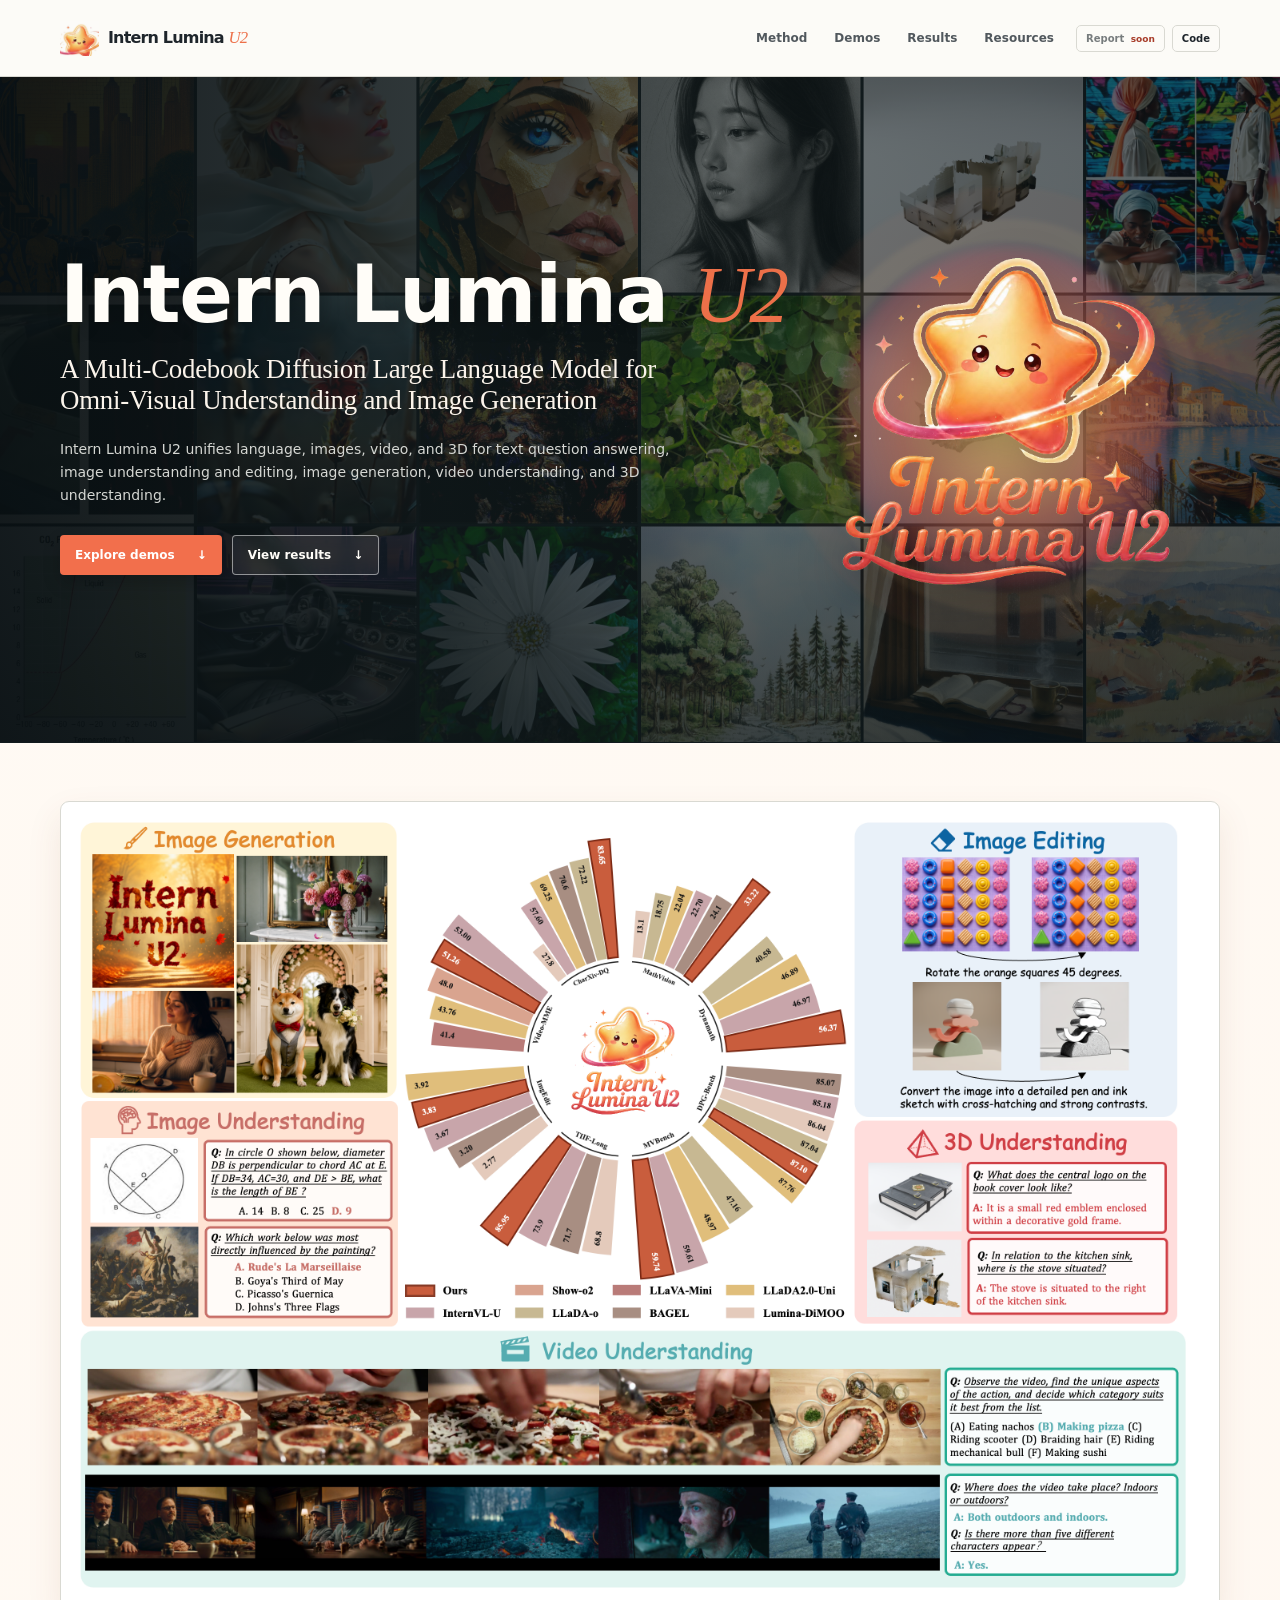
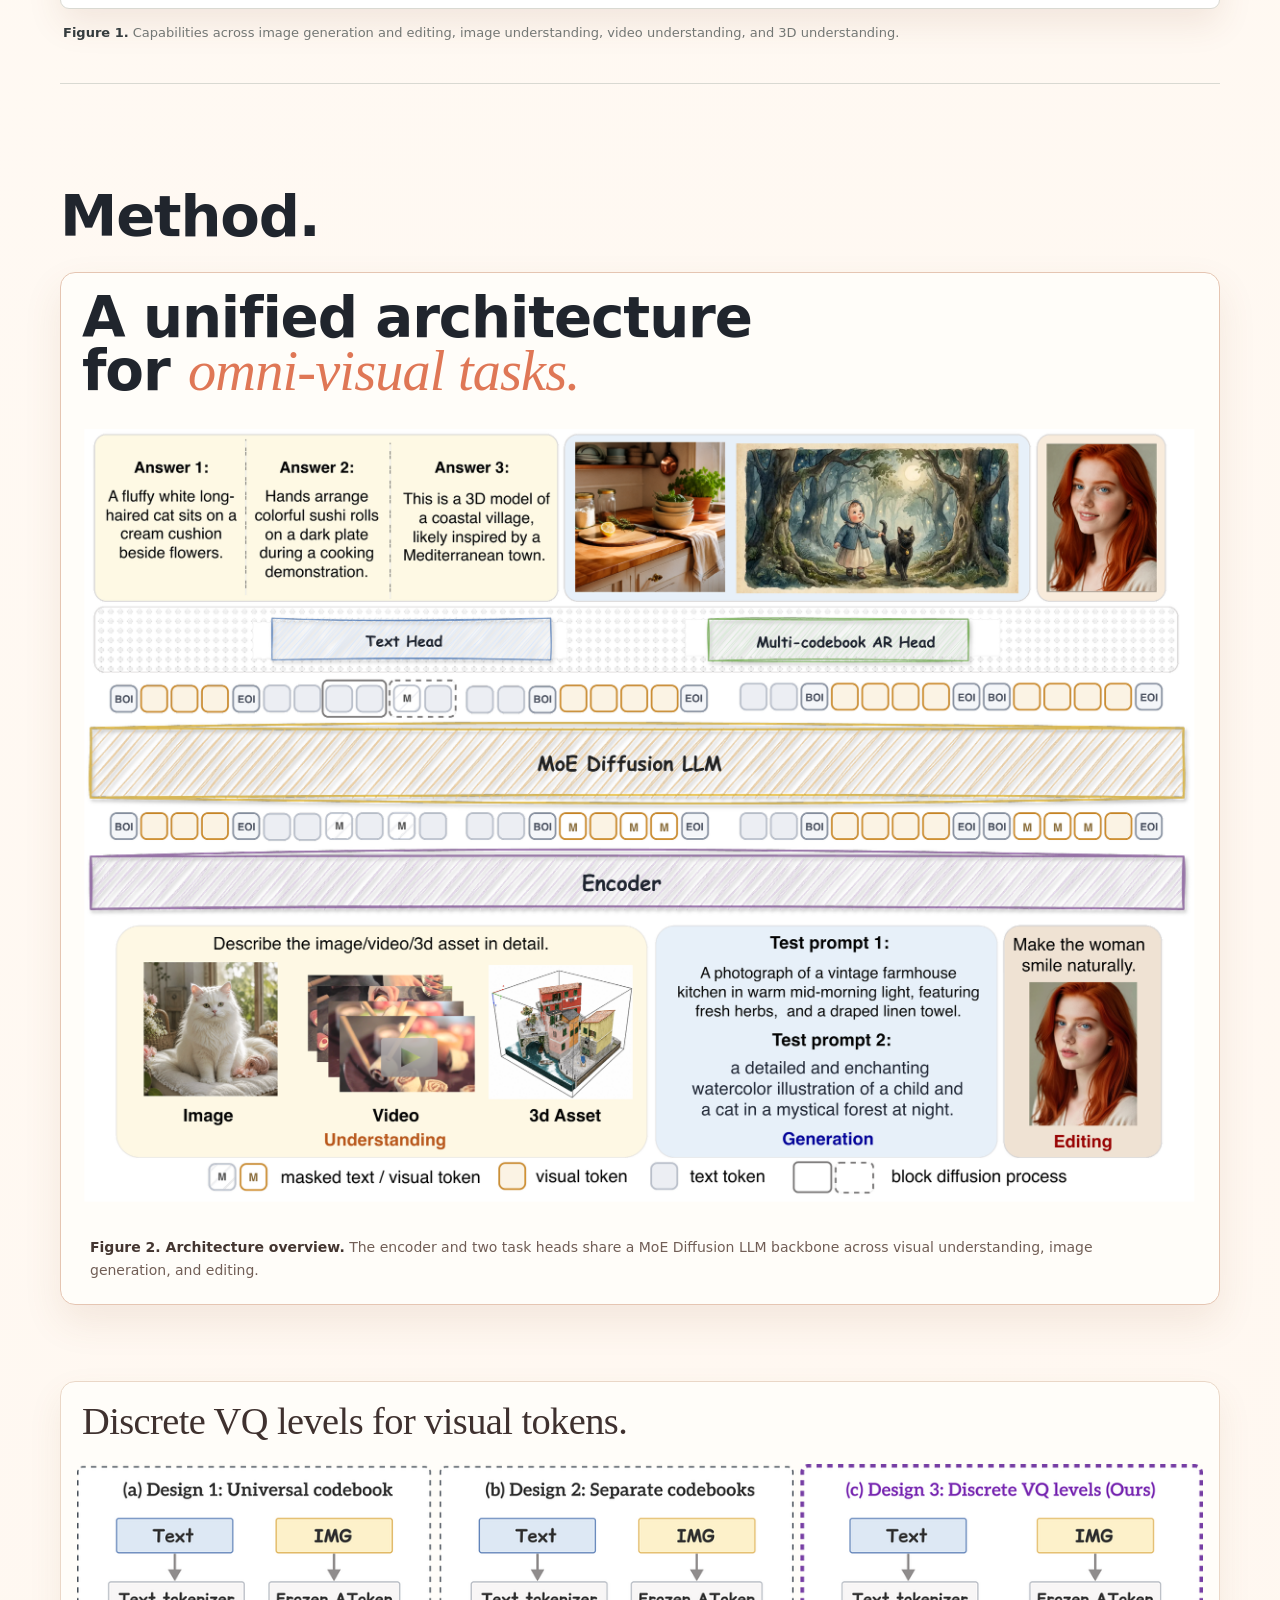
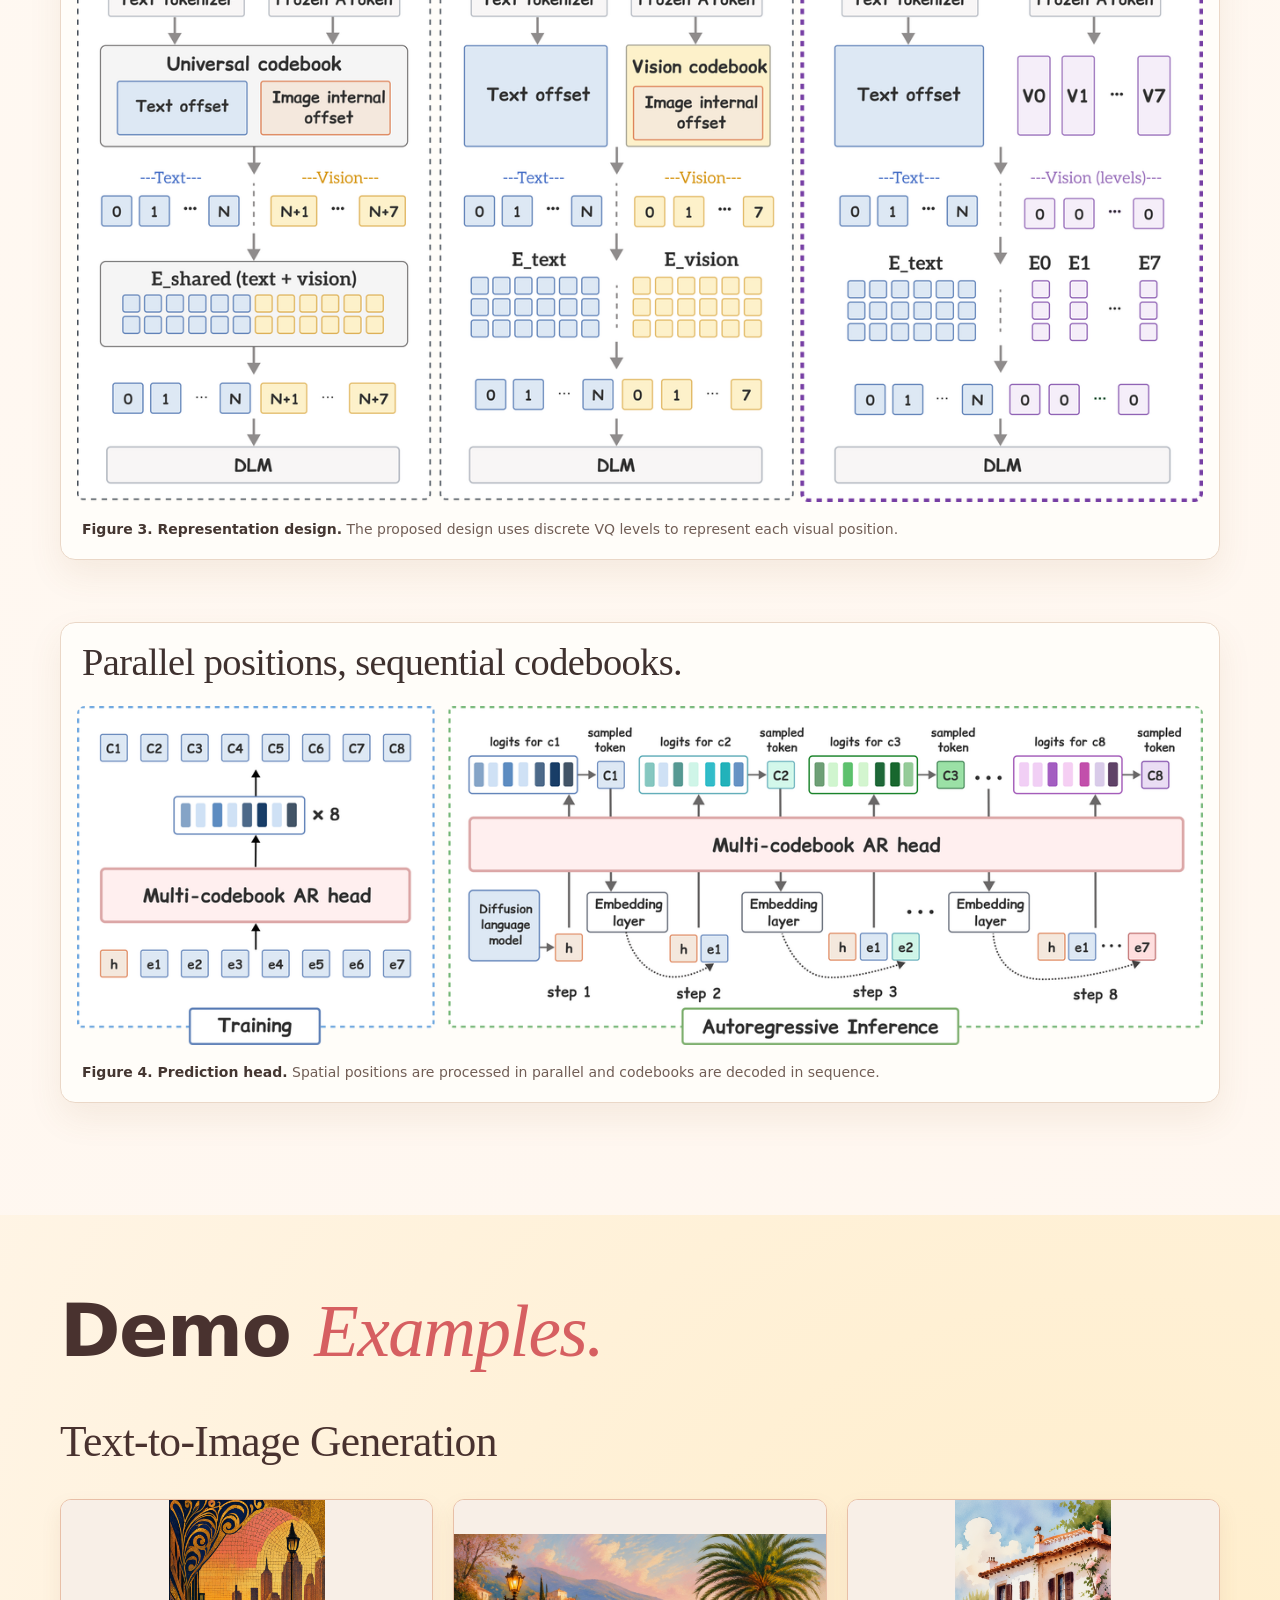
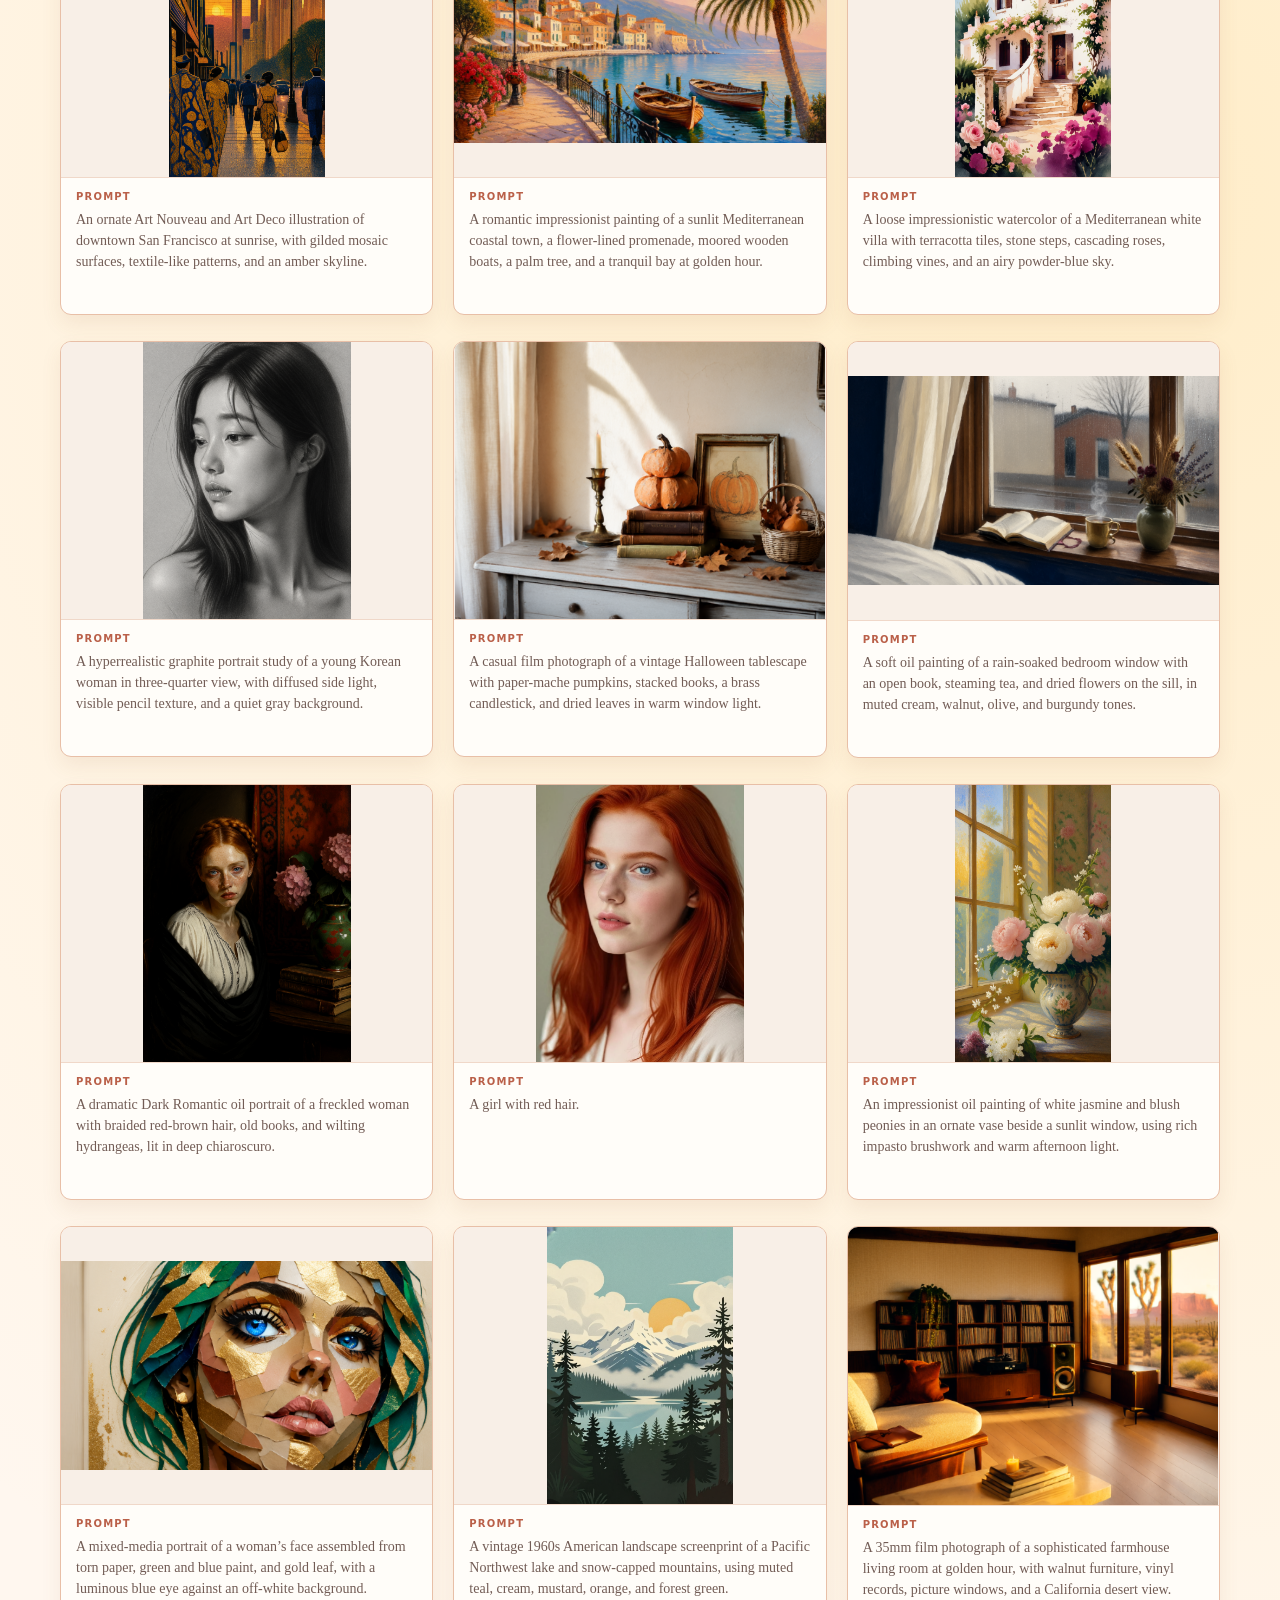
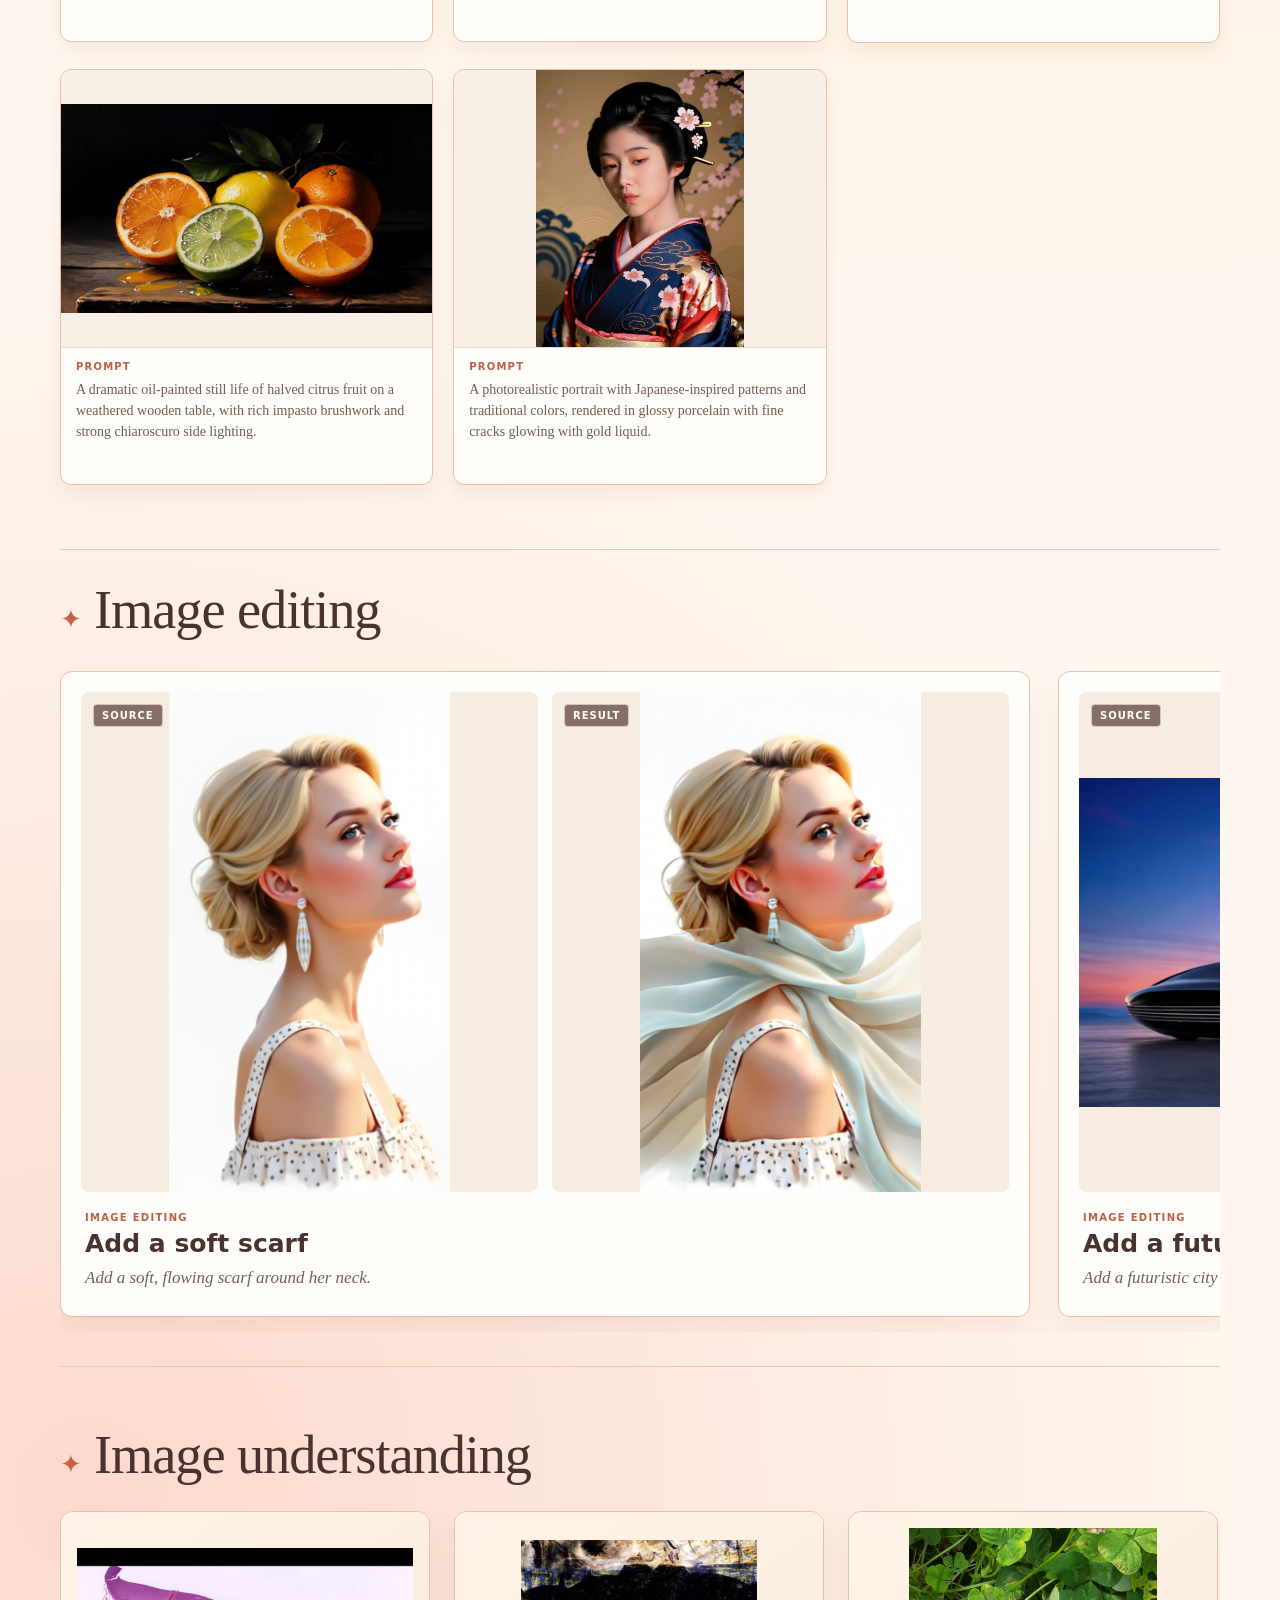
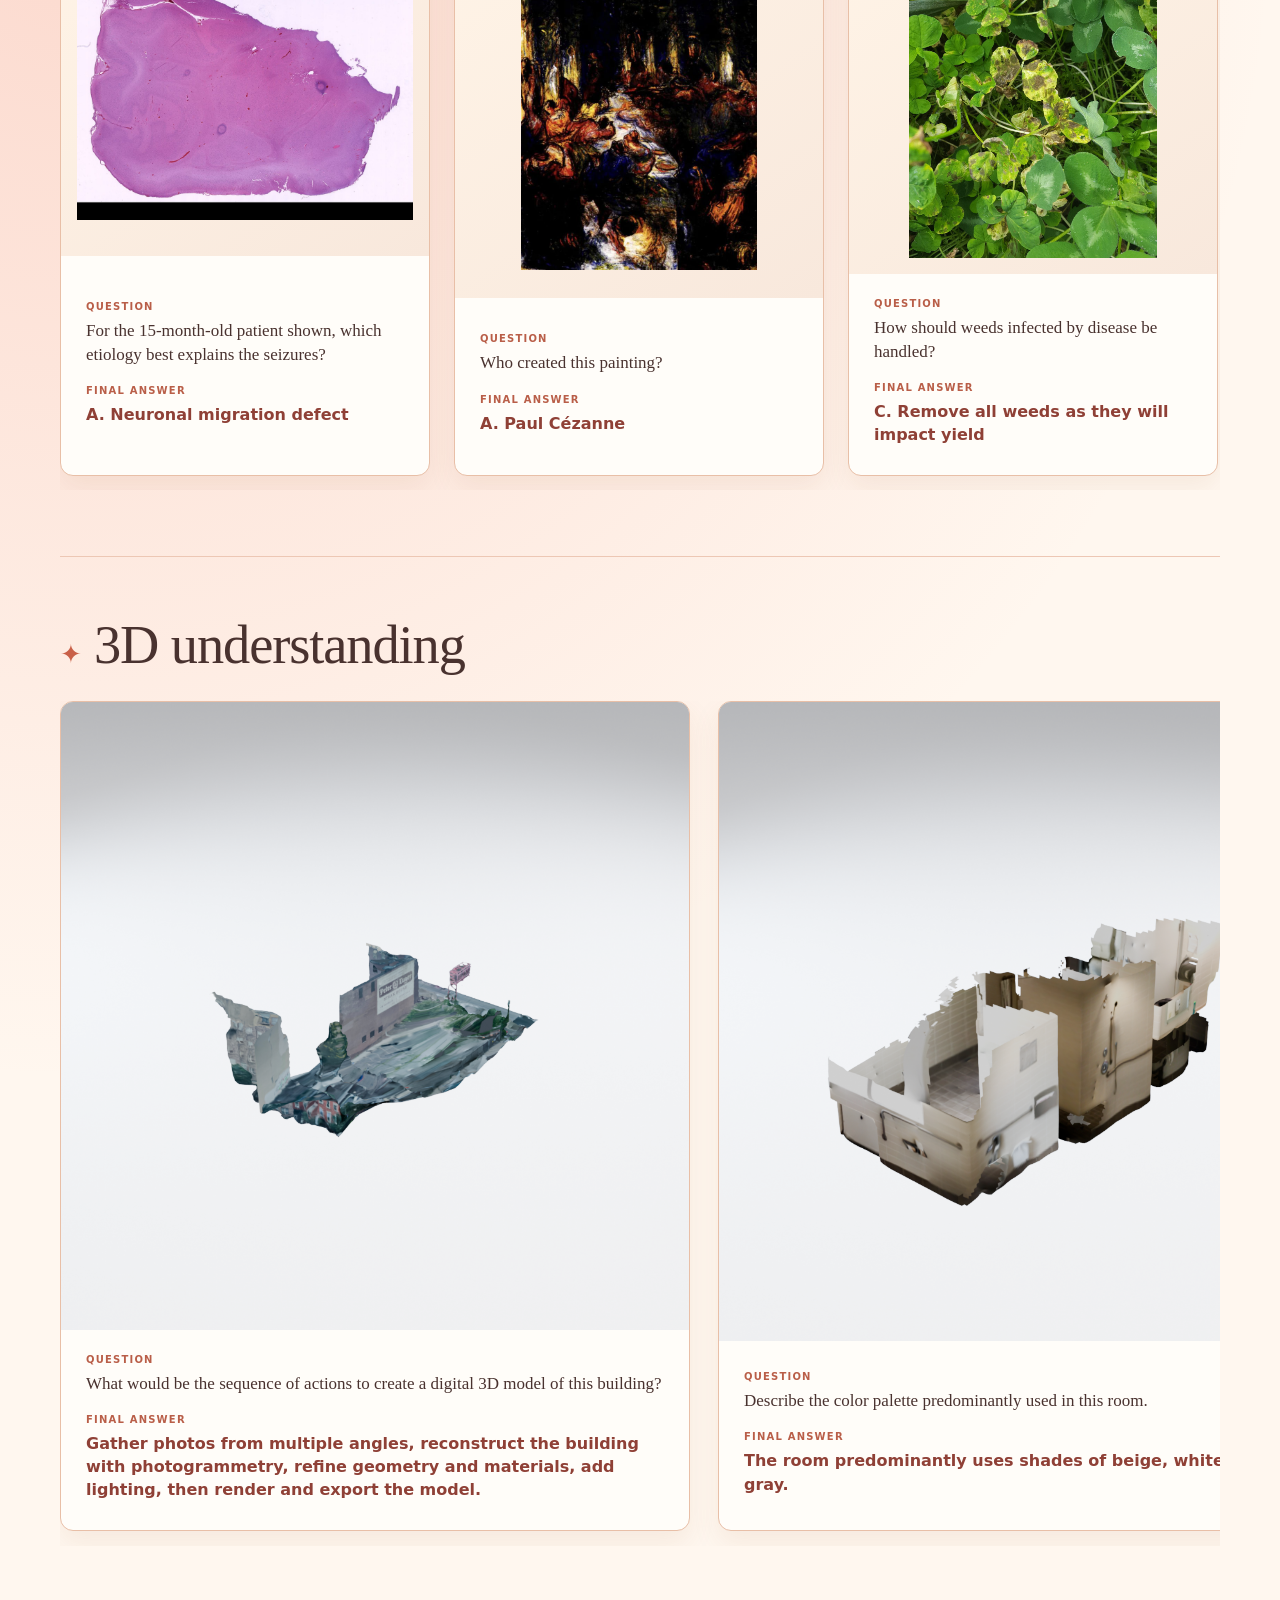
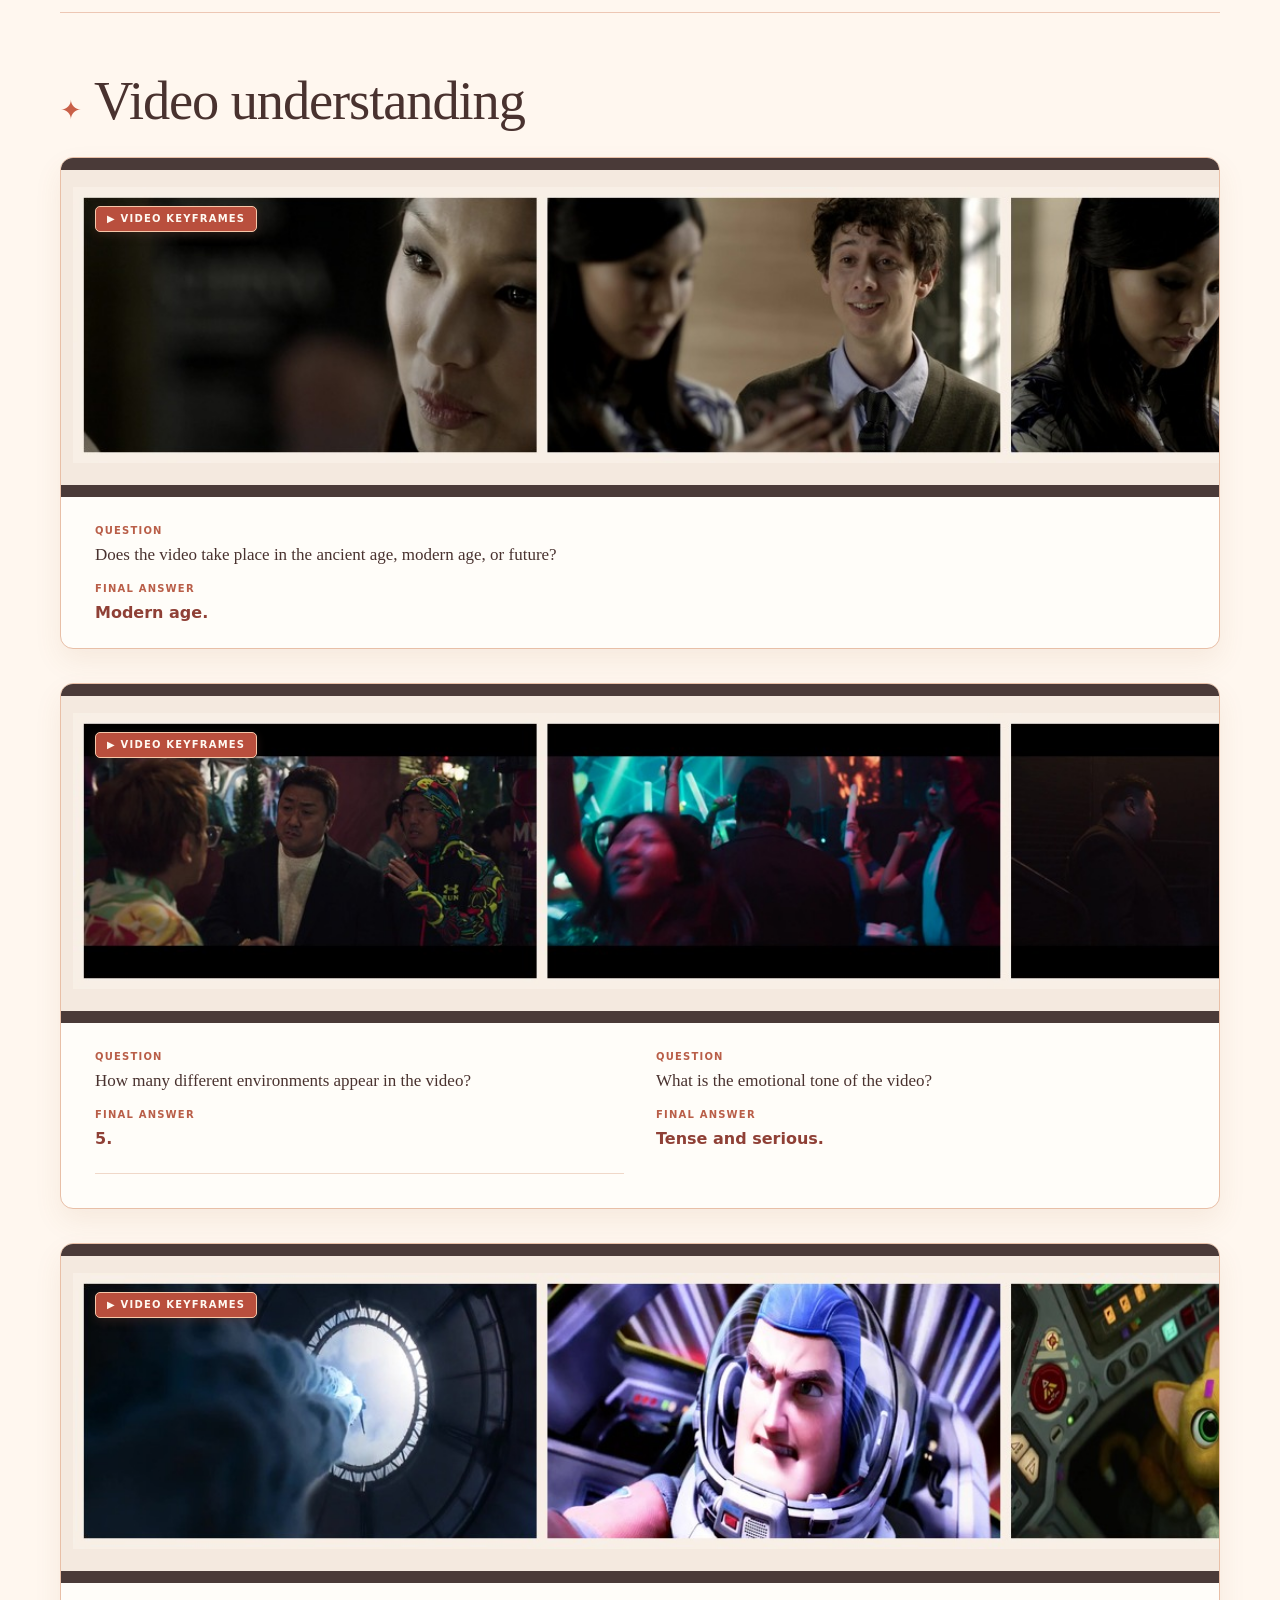
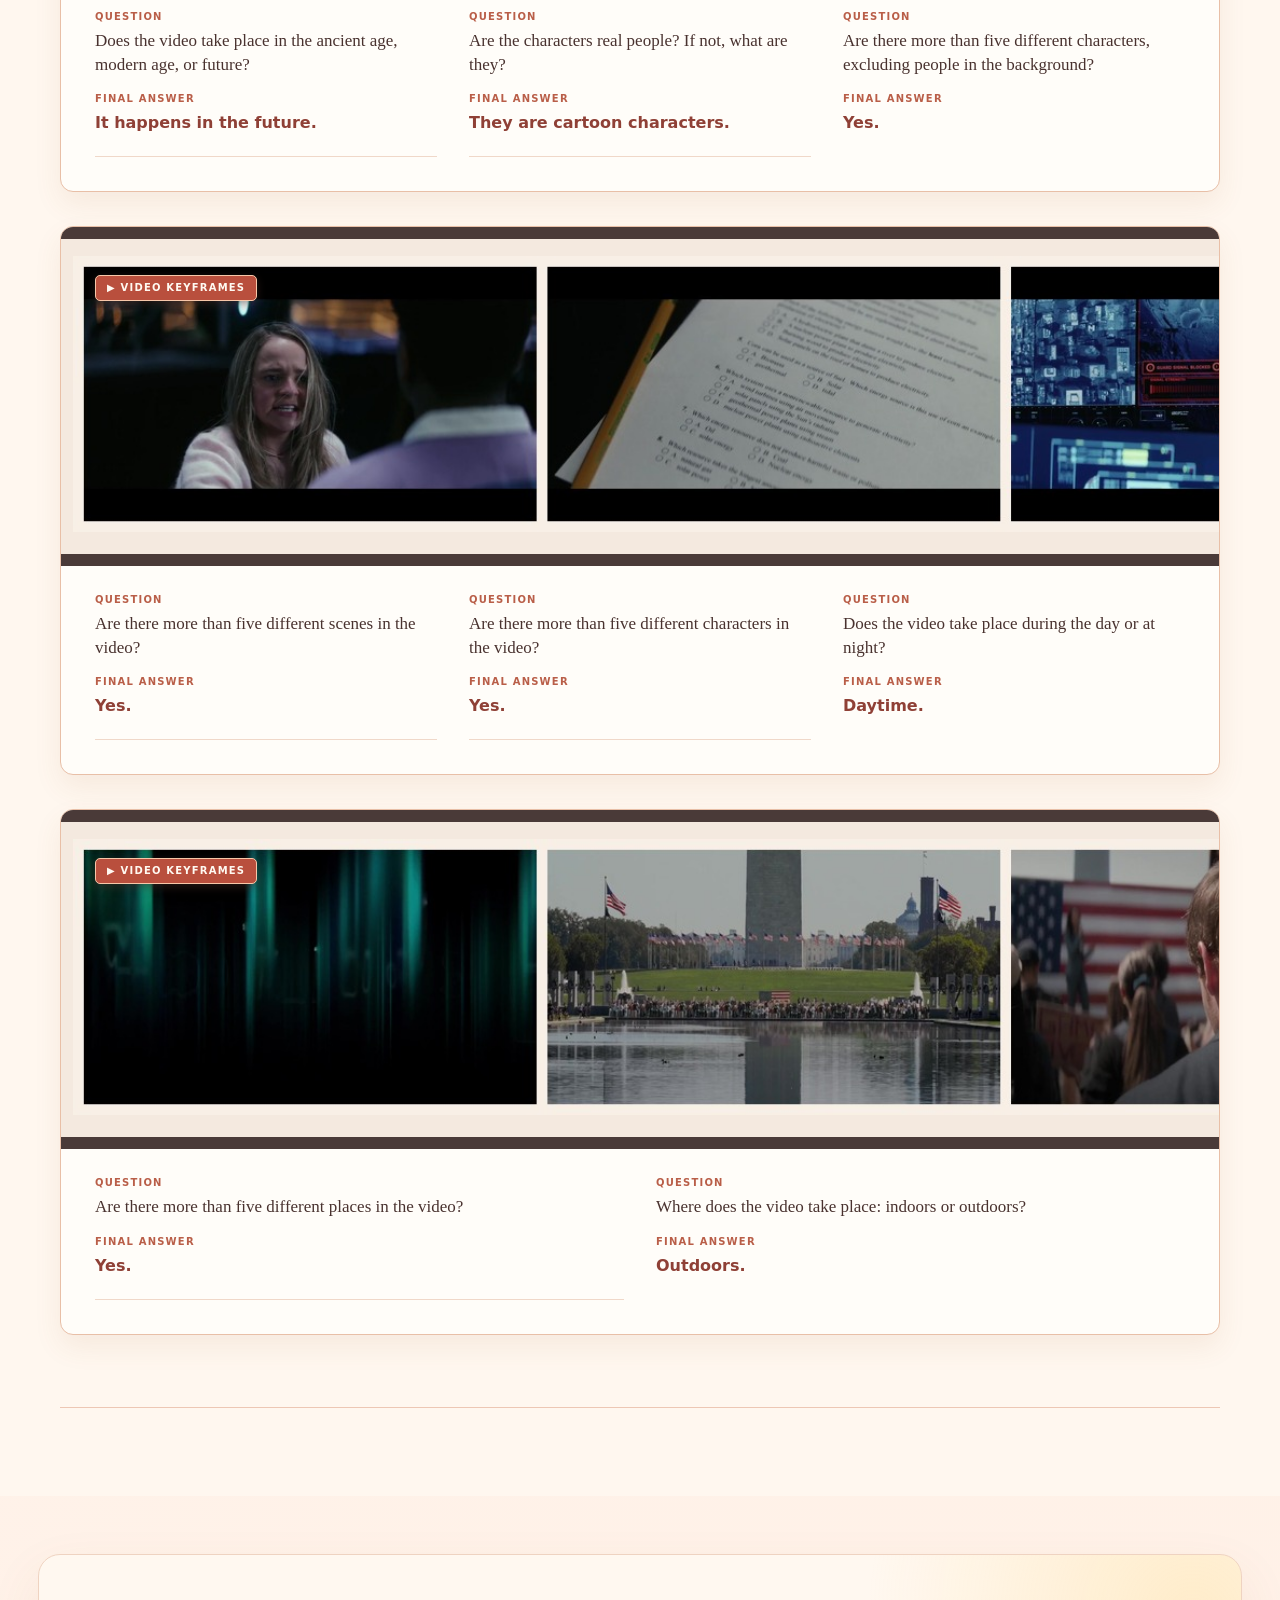
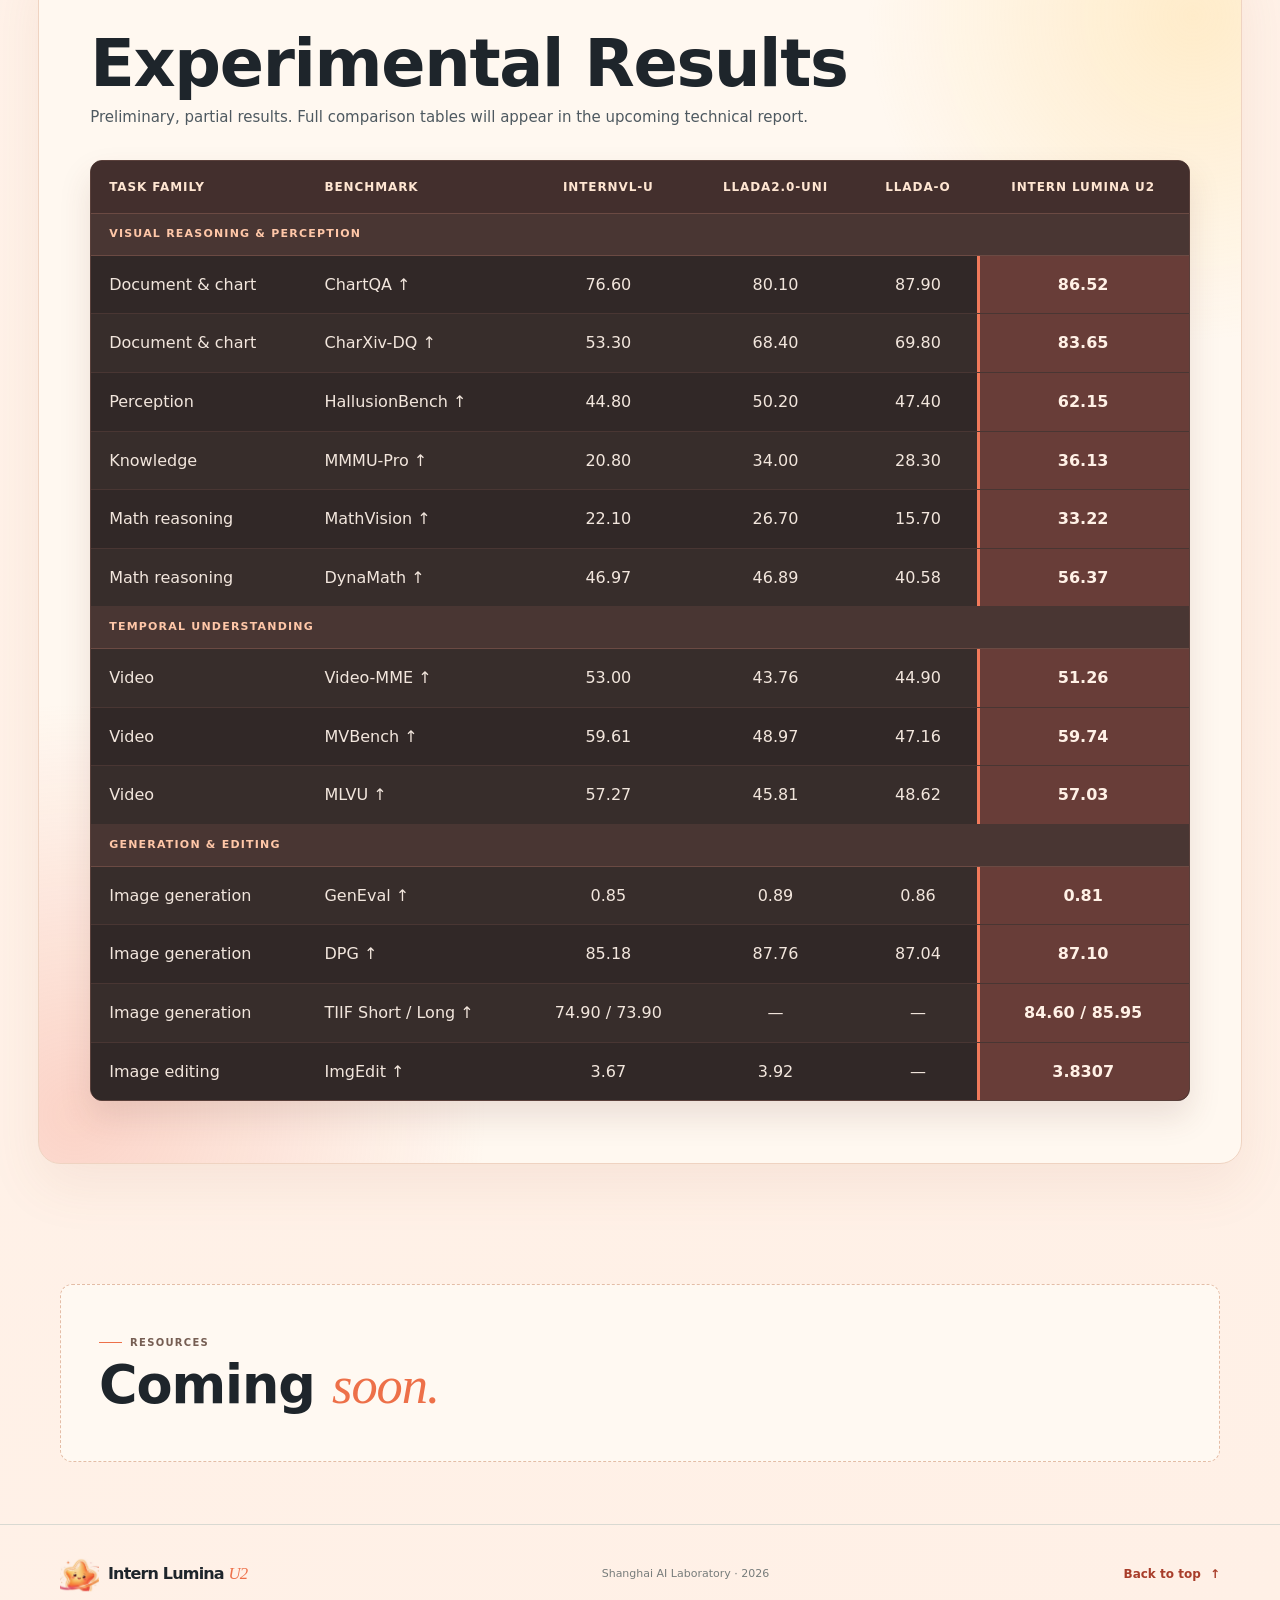
==== commit bd0847da: "Widen heading letter-spacing and note results are preliminary" ====
--- a/index.html
+++ b/index.html
@@ -59,7 +59,7 @@
       </figure>
 
       <section class="results section shell" id="results" aria-labelledby="results-title">
-        <div class="section-heading results-heading"><h2 id="results-title">Experimental Results</h2></div>
+        <div class="section-heading results-heading"><h2 id="results-title">Experimental Results</h2><p class="results-note">Preliminary, partial results. Full comparison tables will appear in the upcoming technical report.</p></div>
         <div class="table-scroll" role="region" aria-label="Benchmark comparison table" tabindex="0">
           <table class="benchmark-table">
             <thead>
@@ -85,7 +85,6 @@
             </tbody>
           </table>
         </div>
-        <div class="results-footer"><p>Full comparison tables will appear in the upcoming technical report.</p></div>
       </section>
 
       <section class="method section shell" id="method" aria-labelledby="method-title">
--- a/styles.css
+++ b/styles.css
@@ -19,11 +19,11 @@
 
 .site-header { height: 77px; border-bottom: 1px solid var(--line); background: #fcfbf8e8; backdrop-filter: blur(12px); position: sticky; top: 0; z-index: 30; }.nav-inner { height: 100%; display: flex; align-items: center; justify-content: space-between; gap: 22px; }.brand { display: inline-flex; align-items: center; gap: 9px; font-weight: 770; font-size: 16px; letter-spacing: -.052em; white-space: nowrap; }.brand img { width: 39px; height: 35px; object-fit: cover; object-position: center 47%; mix-blend-mode: multiply; }.brand b { color: var(--accent); font-family: Georgia, serif; font-style: italic; font-size: 1.05em; font-weight: 400; }.site-header nav { display: flex; align-items: center; gap: 27px; margin-left: auto; }.site-header nav a { color: #51585d; font-size: 12px; font-weight: 660; transition: color .18s ease; }.site-header nav a:hover { color: var(--accent-dark); }.release-links { display: flex; gap: 7px; }.release-links span, .release-links a { padding: 7px 9px; border: 1px solid var(--line); border-radius: 5px; color: #777c7d; font-size: 10px; font-weight: 680; }.release-links a { color: var(--ink); transition: color .18s ease, border-color .18s ease; }.release-links a:hover { color: var(--accent-dark); border-color: var(--accent-dark); }.release-links i { color: var(--accent-dark); font-size: 9px; font-style: normal; margin-left: 3px; }
 
-.hero { min-height: 527px; padding: 78px 55px 62px; display: grid; grid-template-columns: 1.18fr .82fr; align-items: center; gap: 34px; position: relative; overflow: hidden; border-bottom: 1px solid var(--line); }.hero::before { content: ""; position: absolute; right: -155px; top: -216px; width: 530px; height: 530px; border-radius: 50%; border: 1px solid #eda45f3f; box-shadow: 0 0 0 42px #eda45f0a, 0 0 0 91px #eda45f08; pointer-events: none; }.hero-copy { position: relative; z-index: 1; }.overline { display: flex; align-items: center; gap: 8px; margin: 0 0 16px; color: #765e53; font-size: 10px; font-weight: 780; letter-spacing: .13em; text-transform: uppercase; }.overline span { width: 23px; height: 1px; background: var(--accent); }.hero h1, h2 { font-size: clamp(47px, 5.4vw, 76px); letter-spacing: -.075em; line-height: .94; margin: 0; font-weight: 740; }.hero h1 em, h2 em { color: var(--accent); font-family: Georgia, "Times New Roman", serif; font-weight: 400; font-style: italic; }.hero-title { max-width: 630px; margin: 21px 0 0; font: 400 clamp(19px, 2.1vw, 29px)/1.17 Georgia, "Times New Roman", serif; letter-spacing: -.035em; }.hero-abstract { max-width: 635px; margin: 21px 0 0; color: var(--soft-ink); font-size: 14px; line-height: 1.65; }.hero-actions { display: flex; gap: 10px; margin-top: 28px; }.action { display: inline-flex; align-items: center; gap: 22px; padding: 12px 15px; font-size: 12px; font-weight: 750; border-radius: 4px; transition: transform .2s ease, background .2s ease; }.action:hover { transform: translateY(-2px); }.action-dark { background: var(--ink); color: #fff; }.action-light { border: 1px solid #bfc1bd; color: var(--ink); }.hero-logo-wrap { position: relative; align-self: stretch; display: flex; flex-direction: column; align-items: center; justify-content: center; }.hero-logo { width: min(315px, 100%); aspect-ratio: 1; object-fit: contain; mix-blend-mode: multiply; position: relative; z-index: 1; }.hero-logo-wrap::after { content: ""; position: absolute; inset: 27% 10% 15%; border-radius: 50%; background: radial-gradient(circle, #f8d47a92, #f0835740 48%, transparent 69%); filter: blur(10px); }.hero-logo-wrap p { position: relative; z-index: 2; color: #956653; margin: -7px 0 0; font-size: 10px; letter-spacing: .11em; text-transform: uppercase; }
+.hero { min-height: 527px; padding: 78px 55px 62px; display: grid; grid-template-columns: 1.18fr .82fr; align-items: center; gap: 34px; position: relative; overflow: hidden; border-bottom: 1px solid var(--line); }.hero::before { content: ""; position: absolute; right: -155px; top: -216px; width: 530px; height: 530px; border-radius: 50%; border: 1px solid #eda45f3f; box-shadow: 0 0 0 42px #eda45f0a, 0 0 0 91px #eda45f08; pointer-events: none; }.hero-copy { position: relative; z-index: 1; }.overline { display: flex; align-items: center; gap: 8px; margin: 0 0 16px; color: #765e53; font-size: 10px; font-weight: 780; letter-spacing: .13em; text-transform: uppercase; }.overline span { width: 23px; height: 1px; background: var(--accent); }.hero h1, h2 { font-size: clamp(47px, 5.4vw, 76px); letter-spacing: -.02em; line-height: .94; margin: 0; font-weight: 740; }.hero h1 em, h2 em { color: var(--accent); font-family: Georgia, "Times New Roman", serif; font-weight: 400; font-style: italic; }.hero-title { max-width: 630px; margin: 21px 0 0; font: 400 clamp(19px, 2.1vw, 29px)/1.17 Georgia, "Times New Roman", serif; letter-spacing: -.01em; }.hero-abstract { max-width: 635px; margin: 21px 0 0; color: var(--soft-ink); font-size: 14px; line-height: 1.65; }.hero-actions { display: flex; gap: 10px; margin-top: 28px; }.action { display: inline-flex; align-items: center; gap: 22px; padding: 12px 15px; font-size: 12px; font-weight: 750; border-radius: 4px; transition: transform .2s ease, background .2s ease; }.action:hover { transform: translateY(-2px); }.action-dark { background: var(--ink); color: #fff; }.action-light { border: 1px solid #bfc1bd; color: var(--ink); }.hero-logo-wrap { position: relative; align-self: stretch; display: flex; flex-direction: column; align-items: center; justify-content: center; }.hero-logo { width: min(315px, 100%); aspect-ratio: 1; object-fit: contain; mix-blend-mode: multiply; position: relative; z-index: 1; }.hero-logo-wrap::after { content: ""; position: absolute; inset: 27% 10% 15%; border-radius: 50%; background: radial-gradient(circle, #f8d47a92, #f0835740 48%, transparent 69%); filter: blur(10px); }.hero-logo-wrap p { position: relative; z-index: 2; color: #956653; margin: -7px 0 0; font-size: 10px; letter-spacing: .11em; text-transform: uppercase; }
 
 .teaser { padding: 44px 0 20px; }.figure-frame { background: #fff; border: 1px solid var(--line); border-radius: 9px; padding: 13px; box-shadow: 0 13px 28px #33231a0a; }.figure-frame img { width: 100%; border-radius: 4px; }.teaser figcaption, figure figcaption { color: #737774; font-size: 11px; line-height: 1.5; margin: 11px 3px 0; }.teaser figcaption b, figure figcaption b { color: #353c3e; }
 
-.section-heading { margin-bottom: 47px; }.split-heading { display: grid; grid-template-columns: 1.14fr .86fr; gap: 8vw; align-items: end; }.split-heading > p { color: var(--soft-ink); max-width: 430px; margin: 0 0 4px; line-height: 1.65; font-size: 14px; }.metric-strip { display: grid; grid-template-columns: repeat(4, 1fr); border-top: 1px solid var(--ink); border-bottom: 1px solid var(--ink); margin-bottom: 26px; }.metric-strip article { min-height: 101px; padding: 17px 21px; display: flex; flex-direction: column; justify-content: center; border-right: 1px solid var(--line); }.metric-strip article:last-child { border-right: 0; }.metric-strip strong { color: var(--accent-dark); font: 400 clamp(25px, 3vw, 38px)/1 Georgia, serif; letter-spacing: -.06em; white-space: nowrap; }.metric-strip span { margin-top: 8px; color: #687075; font-size: 10px; font-weight: 750; letter-spacing: .07em; text-transform: uppercase; }.table-scroll { overflow: auto; border: 1px solid var(--line); background: #fff; }.benchmark-table { border-collapse: collapse; width: 100%; min-width: 830px; font-size: 12px; }.benchmark-table th { padding: 14px 13px; color: #5d6568; background: #f3f1eb; font-size: 10px; font-weight: 760; letter-spacing: .065em; text-align: center; text-transform: uppercase; border-bottom: 1px solid var(--line); }.benchmark-table th:first-child, .benchmark-table th:nth-child(2), .benchmark-table td:first-child, .benchmark-table td:nth-child(2) { text-align: left; }.benchmark-table td { padding: 12px 13px; color: #535b5f; text-align: center; border-bottom: 1px solid #e9e8e4; }.benchmark-table tbody tr:last-child td { border-bottom: 0; }.benchmark-table .table-group td { padding: 9px 13px; color: #866957; background: #fbf5ed; font-size: 9px; font-weight: 800; letter-spacing: .11em; text-transform: uppercase; }.benchmark-table td.ours { color: #a83d2a; font-weight: 800; background: #fff7f1; }.results-footer { display: flex; align-items: center; justify-content: space-between; gap: 25px; color: #737a7b; font-size: 11px; margin-top: 14px; }.results-footer p { margin: 0; }.results-footer p a { text-decoration: underline; text-underline-offset: 2px; color: #545d60; }.text-link { color: var(--accent-dark); font-size: 12px; font-weight: 730; white-space: nowrap; }.text-link span { margin-left: 5px; }
+.section-heading { margin-bottom: 47px; }.results-note { margin: 12px 0 0; color: var(--soft-ink); font-size: 15px; }.split-heading { display: grid; grid-template-columns: 1.14fr .86fr; gap: 8vw; align-items: end; }.split-heading > p { color: var(--soft-ink); max-width: 430px; margin: 0 0 4px; line-height: 1.65; font-size: 14px; }.metric-strip { display: grid; grid-template-columns: repeat(4, 1fr); border-top: 1px solid var(--ink); border-bottom: 1px solid var(--ink); margin-bottom: 26px; }.metric-strip article { min-height: 101px; padding: 17px 21px; display: flex; flex-direction: column; justify-content: center; border-right: 1px solid var(--line); }.metric-strip article:last-child { border-right: 0; }.metric-strip strong { color: var(--accent-dark); font: 400 clamp(25px, 3vw, 38px)/1 Georgia, serif; letter-spacing: -.06em; white-space: nowrap; }.metric-strip span { margin-top: 8px; color: #687075; font-size: 10px; font-weight: 750; letter-spacing: .07em; text-transform: uppercase; }.table-scroll { overflow: auto; border: 1px solid var(--line); background: #fff; }.benchmark-table { border-collapse: collapse; width: 100%; min-width: 830px; font-size: 12px; }.benchmark-table th { padding: 14px 13px; color: #5d6568; background: #f3f1eb; font-size: 10px; font-weight: 760; letter-spacing: .065em; text-align: center; text-transform: uppercase; border-bottom: 1px solid var(--line); }.benchmark-table th:first-child, .benchmark-table th:nth-child(2), .benchmark-table td:first-child, .benchmark-table td:nth-child(2) { text-align: left; }.benchmark-table td { padding: 12px 13px; color: #535b5f; text-align: center; border-bottom: 1px solid #e9e8e4; }.benchmark-table tbody tr:last-child td { border-bottom: 0; }.benchmark-table .table-group td { padding: 9px 13px; color: #866957; background: #fbf5ed; font-size: 9px; font-weight: 800; letter-spacing: .11em; text-transform: uppercase; }.benchmark-table td.ours { color: #a83d2a; font-weight: 800; background: #fff7f1; }.results-footer { display: flex; align-items: center; justify-content: space-between; gap: 25px; color: #737a7b; font-size: 11px; margin-top: 14px; }.results-footer p { margin: 0; }.results-footer p a { text-decoration: underline; text-underline-offset: 2px; color: #545d60; }.text-link { color: var(--accent-dark); font-size: 12px; font-weight: 730; white-space: nowrap; }.text-link span { margin-left: 5px; }
 
 .method { border-top: 1px solid var(--line); }.method-overview { margin: 0; padding: 11px; background: #141416; border-radius: 8px; }.method-overview img { width: 100%; border-radius: 4px; }.method-overview figcaption { color: #b7b7b5; margin: 11px 4px 4px; }.method-overview figcaption b { color: #fff; }.method-notes { display: grid; grid-template-columns: repeat(3, 1fr); gap: 26px; padding: 43px 0 54px; }.method-notes article { padding-top: 16px; border-top: 2px solid var(--accent); }.method-notes span { color: var(--accent-dark); font: 400 17px Georgia, serif; }.method-notes h3 { font-size: 16px; letter-spacing: -.035em; margin: 18px 0 9px; }.method-notes p { color: var(--soft-ink); font-size: 13px; line-height: 1.58; margin: 0; }.representation-grid { display: grid; grid-template-columns: 1fr 1fr; gap: 18px; }.representation-grid figure { margin: 0; padding: 9px; border: 1px solid var(--line); background: white; border-radius: 7px; }.representation-grid img { width: 100%; border-radius: 3px; }.representation-grid figcaption { margin: 9px 2px 2px; }
 
--- a/mosaic.css
+++ b/mosaic.css
@@ -259,8 +259,8 @@
 
 .method { padding: 104px 0 112px; }
 .method-intro { display: block; margin-bottom: 27px; }
-.method-intro h2 { max-width: none; margin: 0; color: #20252d; font-size: clamp(42px, 4.5vw, 64px); line-height: 1; letter-spacing: -.065em; }
-.method-intro h2 em { color: #df7756; font-family: Georgia, "Times New Roman", serif; font-weight: 400; letter-spacing: -.065em; }
+.method-intro h2 { max-width: none; margin: 0; color: #20252d; font-size: clamp(42px, 4.5vw, 64px); line-height: 1; letter-spacing: -.02em; }
+.method-intro h2 em { color: #df7756; font-family: Georgia, "Times New Roman", serif; font-weight: 400; letter-spacing: -.015em; }
 .method-intro > p:last-child { display: none; }
 
 .method-figure { margin: 0; padding: 16px; border: 1px solid #ead7c7; border-radius: 15px; background: #fffdf9; box-shadow: 0 15px 34px #8f593016; }
@@ -272,10 +272,10 @@
 .method-details { display: grid; gap: 62px; margin-top: 76px; }
 .method-figure-heading { display: block; margin: 4px 5px 23px; }
 .method-figure-heading .overline { margin: 0; }
-.method-figure-heading h3 { margin: 0; color: #3f312f; font: 400 clamp(29px, 3vw, 42px)/1.03 Georgia, "Times New Roman", serif; letter-spacing: -.045em; text-align: left; }
+.method-figure-heading h3 { margin: 0; color: #3f312f; font: 400 clamp(29px, 3vw, 42px)/1.03 Georgia, "Times New Roman", serif; letter-spacing: -.015em; text-align: left; }
 .method-architecture-heading { margin: 3px 5px 27px; }
-.method-architecture-heading h3 { max-width: 900px; color: #20252d; font-family: Inter, ui-sans-serif, system-ui, sans-serif; font-size: clamp(40px, 4.4vw, 68px); font-weight: 740; line-height: .94; letter-spacing: -.07em; }
-.method-architecture-heading h3 em { color: #df7756; font-family: Georgia, "Times New Roman", serif; font-weight: 400; letter-spacing: -.065em; }
+.method-architecture-heading h3 { max-width: 900px; color: #20252d; font-family: Inter, ui-sans-serif, system-ui, sans-serif; font-size: clamp(40px, 4.4vw, 68px); font-weight: 740; line-height: .94; letter-spacing: -.02em; }
+.method-architecture-heading h3 em { color: #df7756; font-family: Georgia, "Times New Roman", serif; font-weight: 400; letter-spacing: -.015em; }
 
 .results-heading { margin-bottom: 34px; }
 .results-heading h2 { font-size: clamp(42px, 5.1vw, 68px); line-height: 1; }
@@ -406,10 +406,10 @@
 .demo-intro h2 { margin: 0; color: #49322f; font-size: clamp(48px, 5.7vw, 78px); }
 .demo-intro h2 em { color: #d65f61; }
 .gallery .split-heading { margin-bottom: 34px; }
-.gallery .split-heading h3 { margin: 0; color: #49322f; font: 400 clamp(29px, 3.4vw, 47px)/1.05 Georgia, "Times New Roman", serif; letter-spacing: -.045em; }
+.gallery .split-heading h3 { margin: 0; color: #49322f; font: 400 clamp(29px, 3.4vw, 47px)/1.05 Georgia, "Times New Roman", serif; letter-spacing: -.015em; }
 .task-head { margin-bottom: 30px; }
 .task-head span { font-size: 26px; }
-.task-head h3 { font: 400 clamp(39px, 4.25vw, 61px)/.98 Georgia, "Times New Roman", serif; letter-spacing: -.055em; }
+.task-head h3 { font: 400 clamp(39px, 4.25vw, 61px)/.98 Georgia, "Times New Roman", serif; letter-spacing: -.02em; }
 
 .example-card { flex-basis: clamp(360px, 36vw, 470px); min-height: 286px; padding: 19px; }
 .example-art { background-size: 320% auto; }
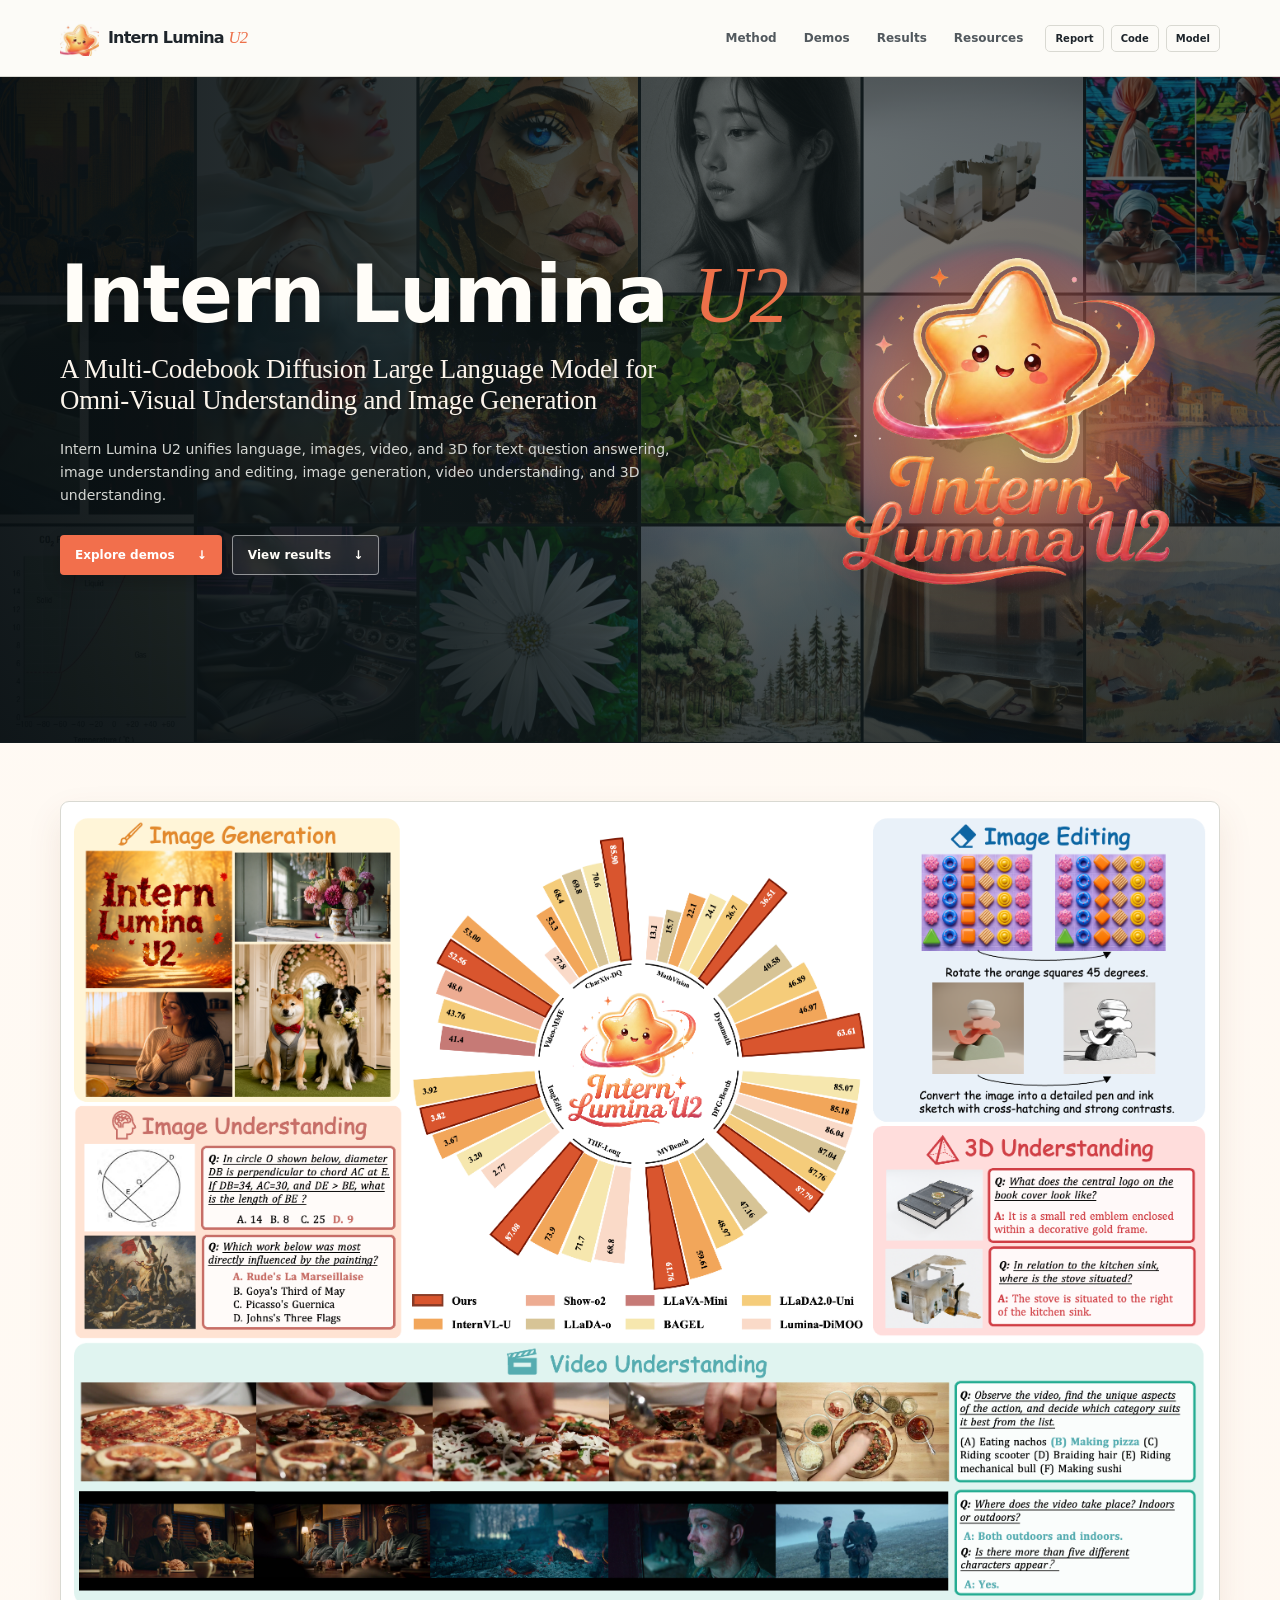
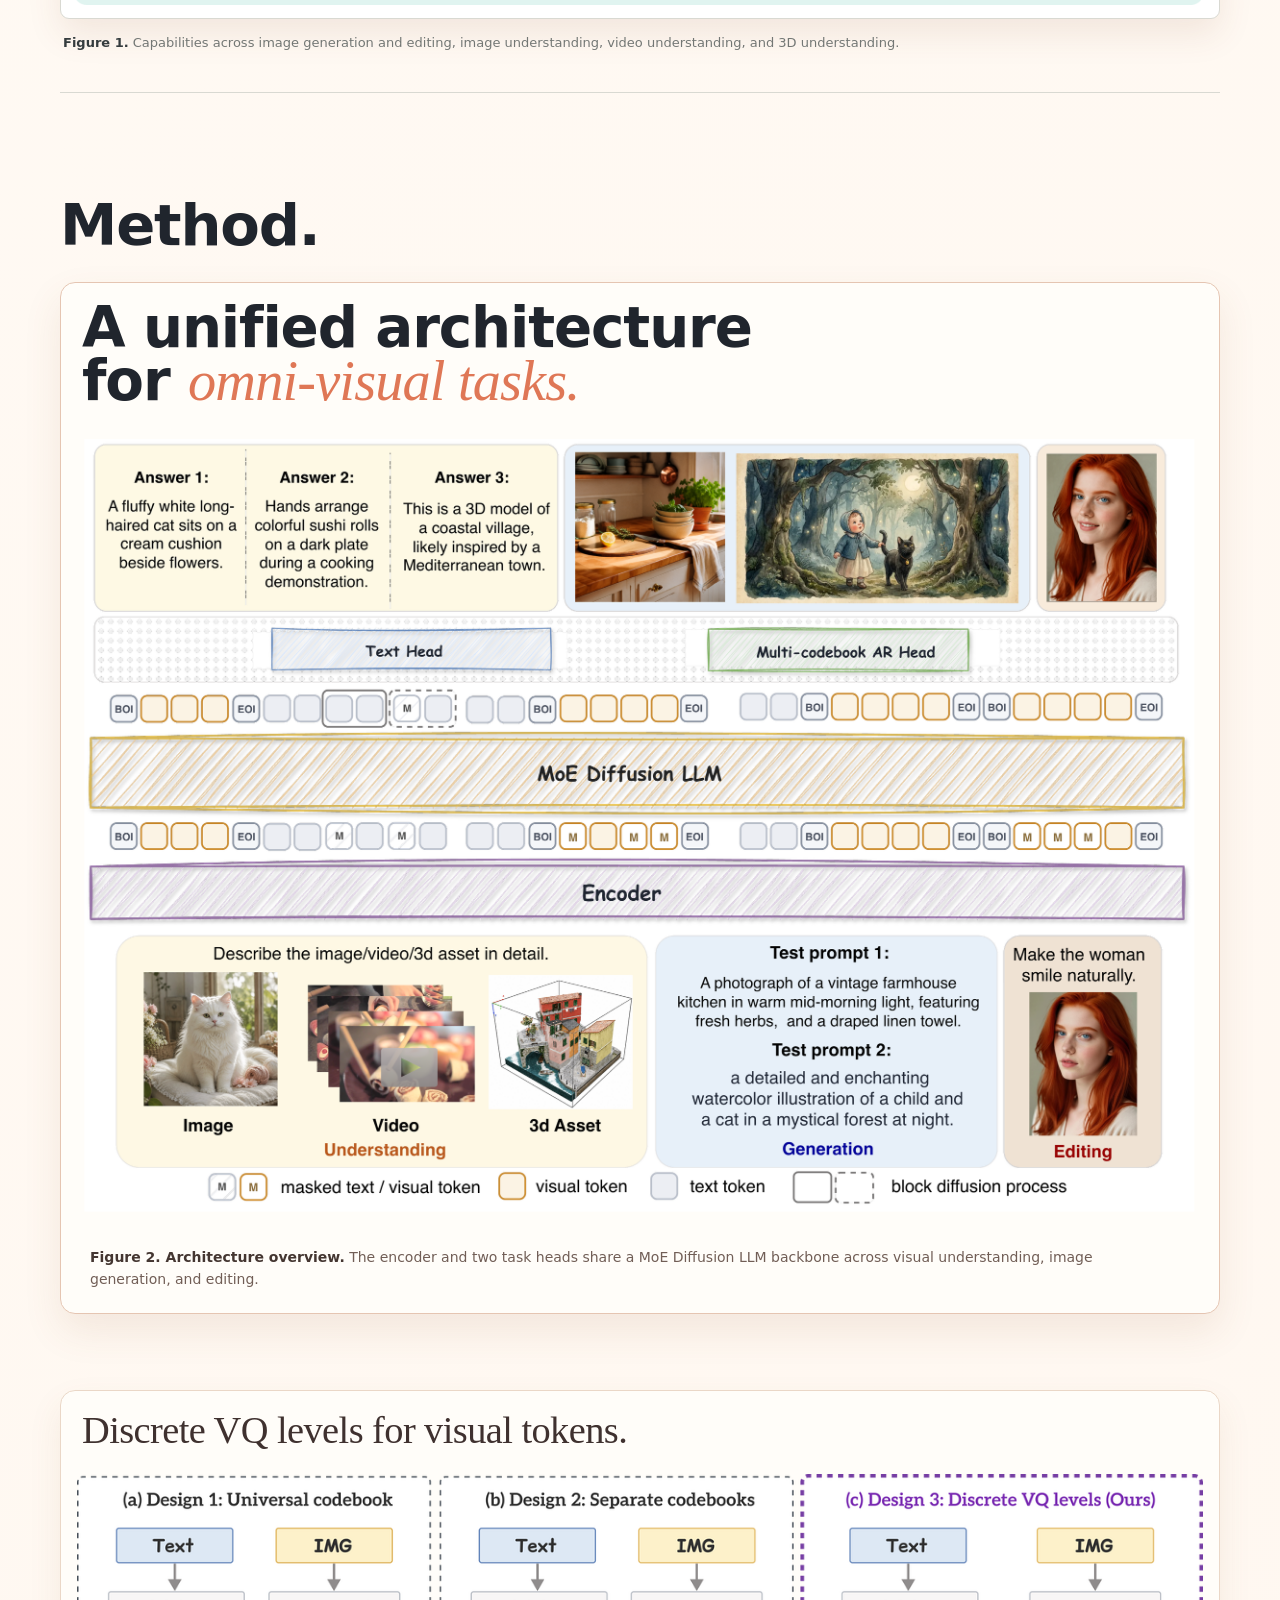
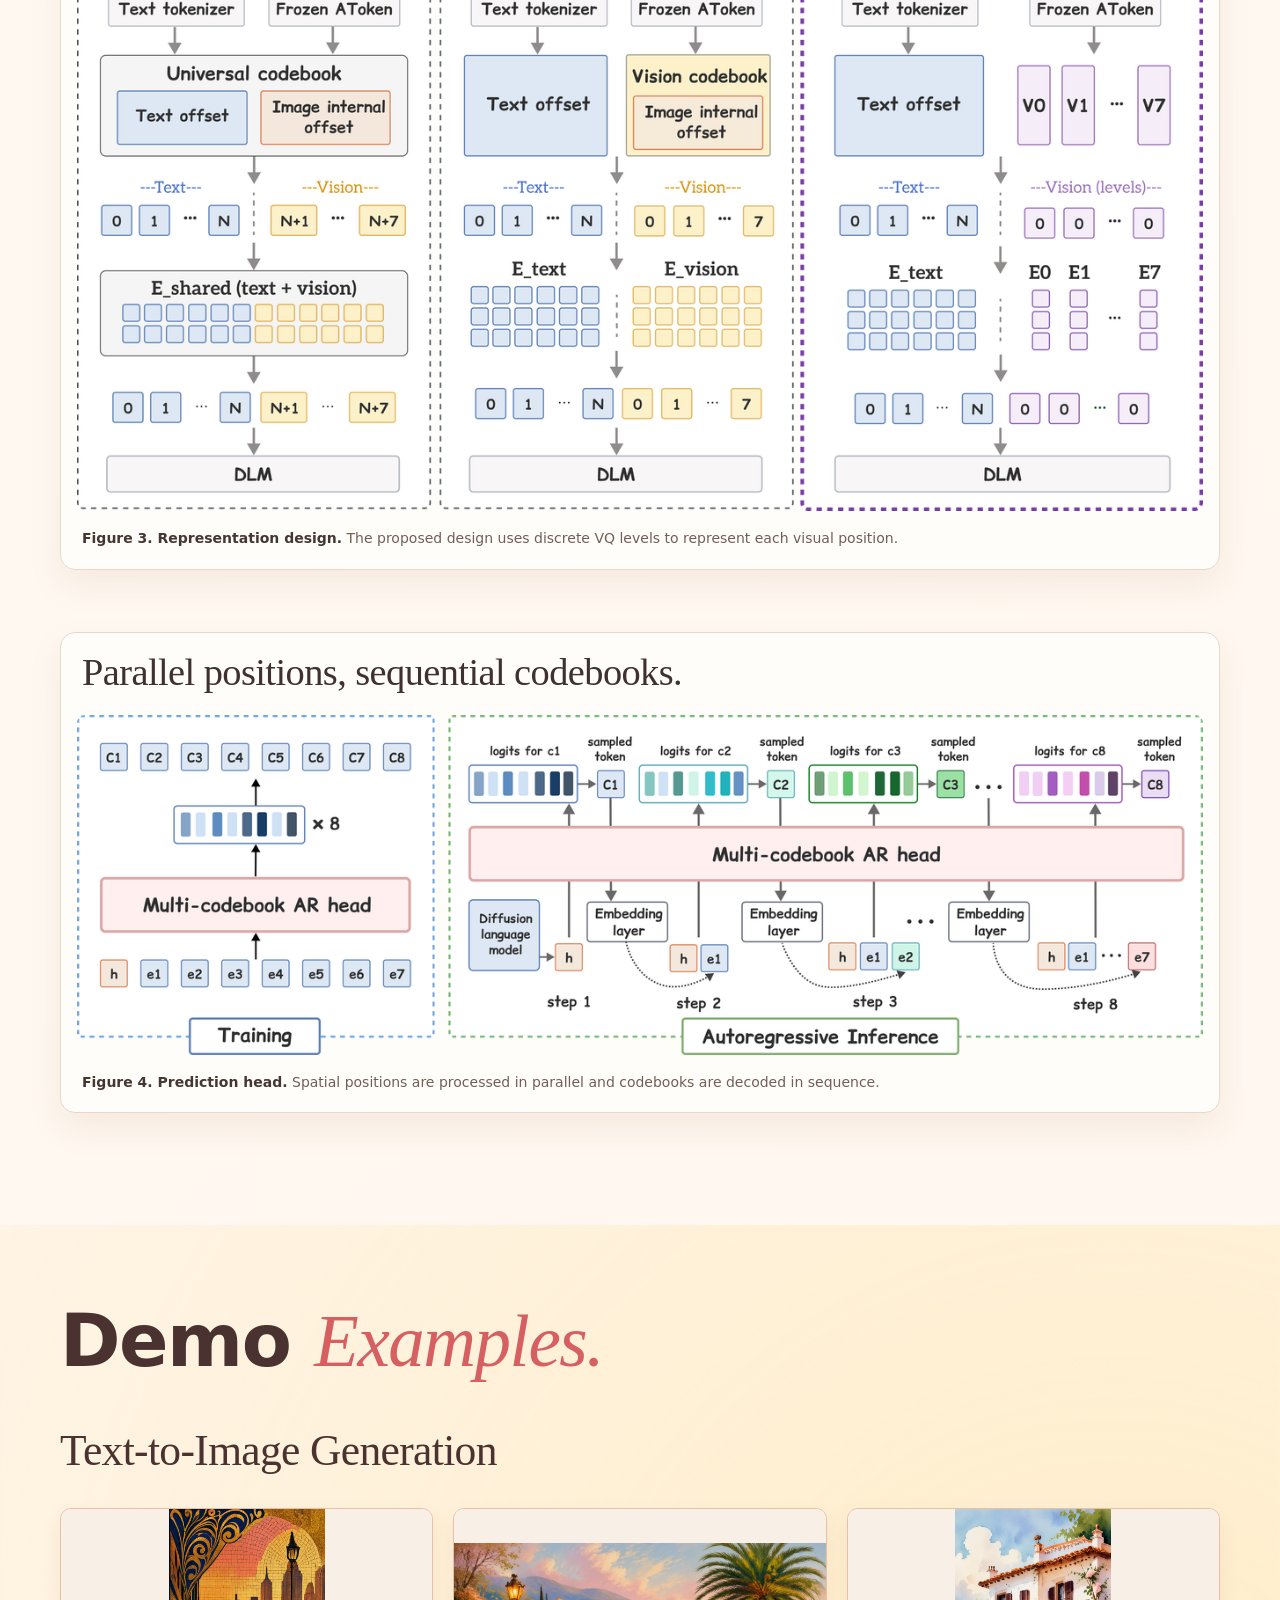
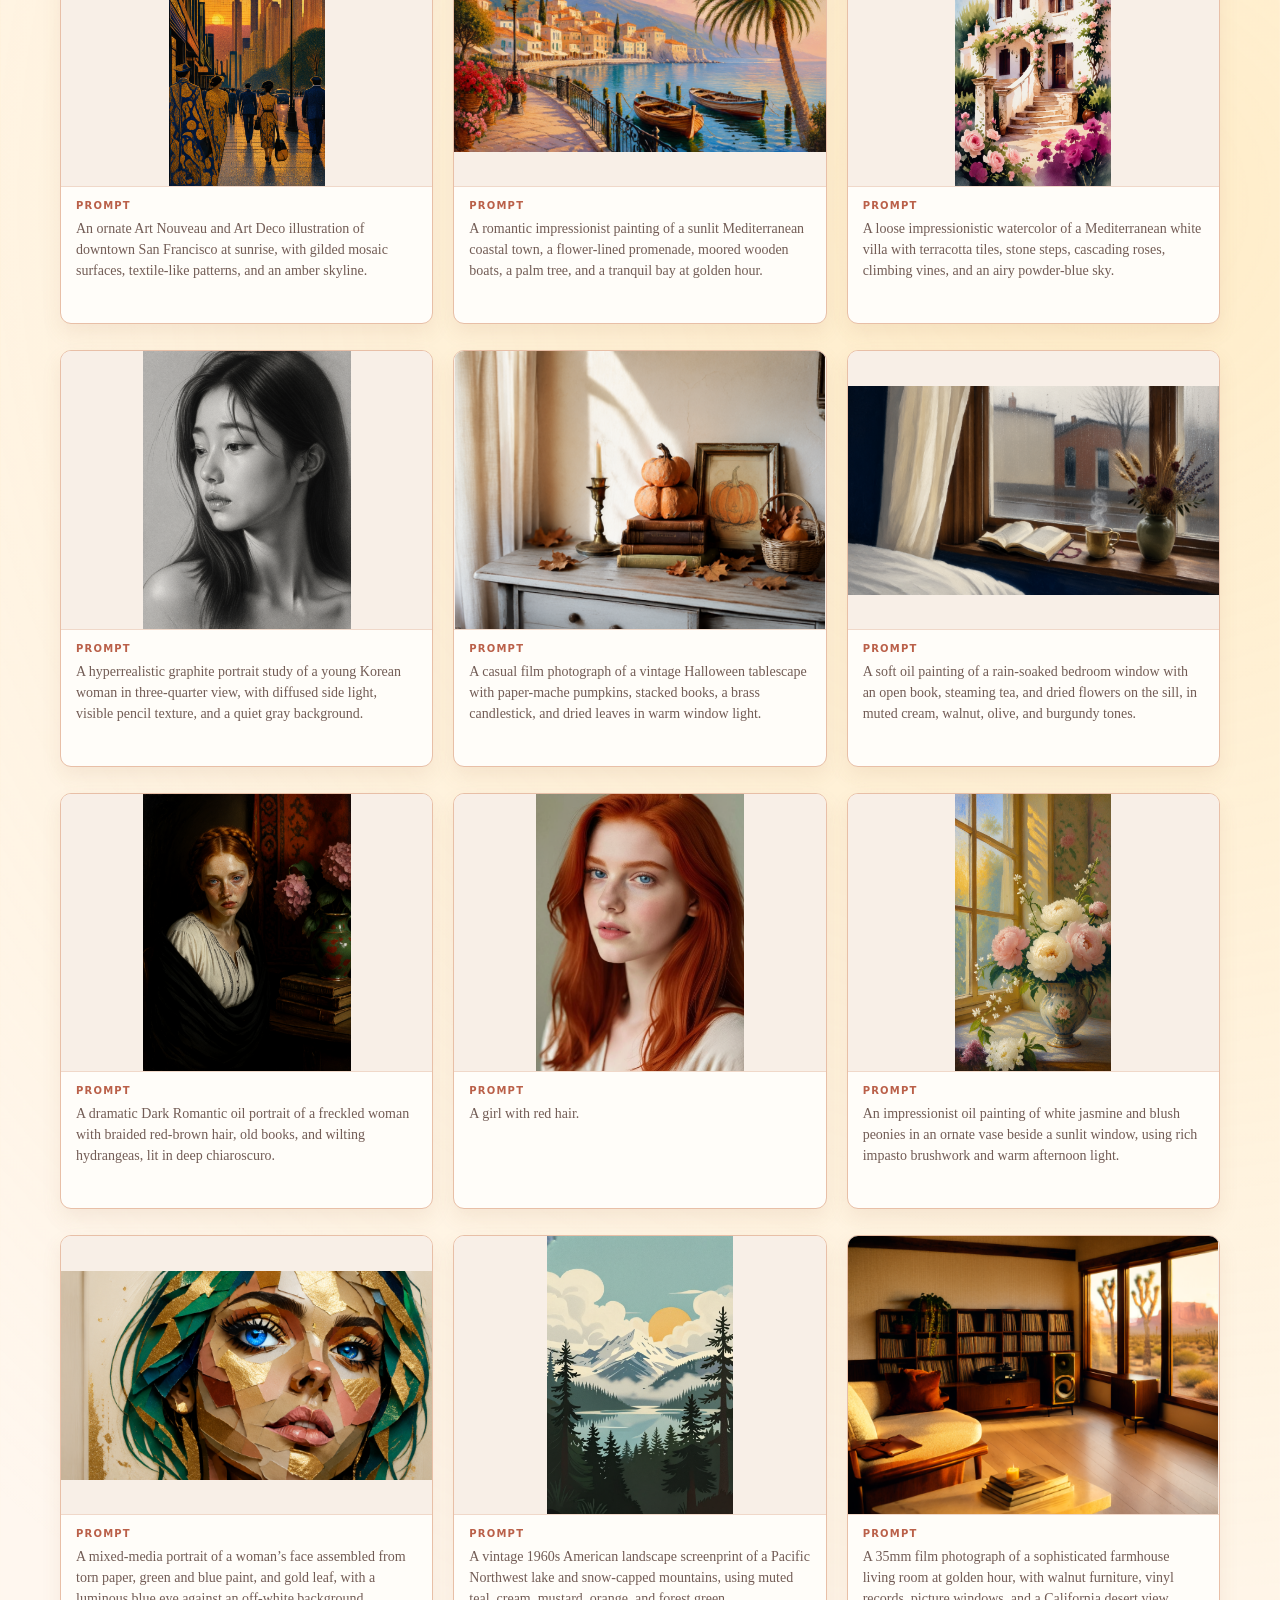
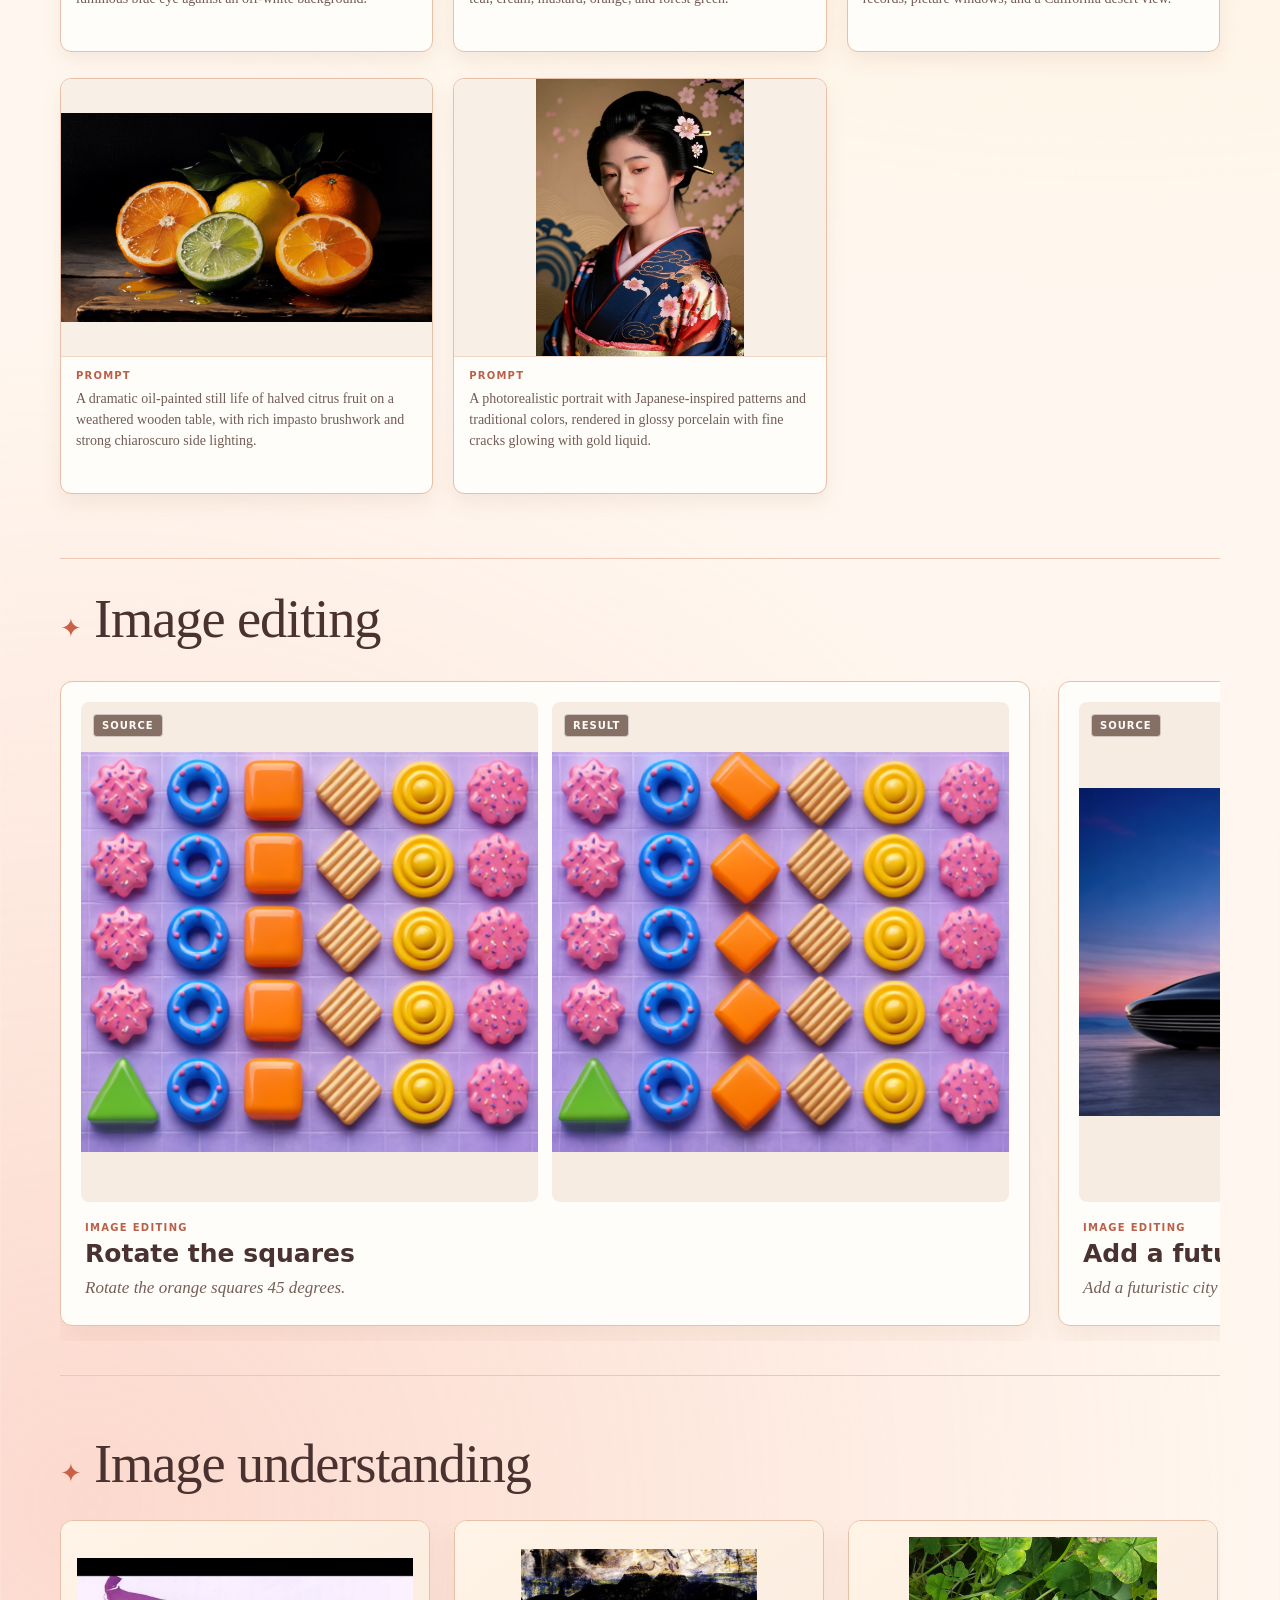
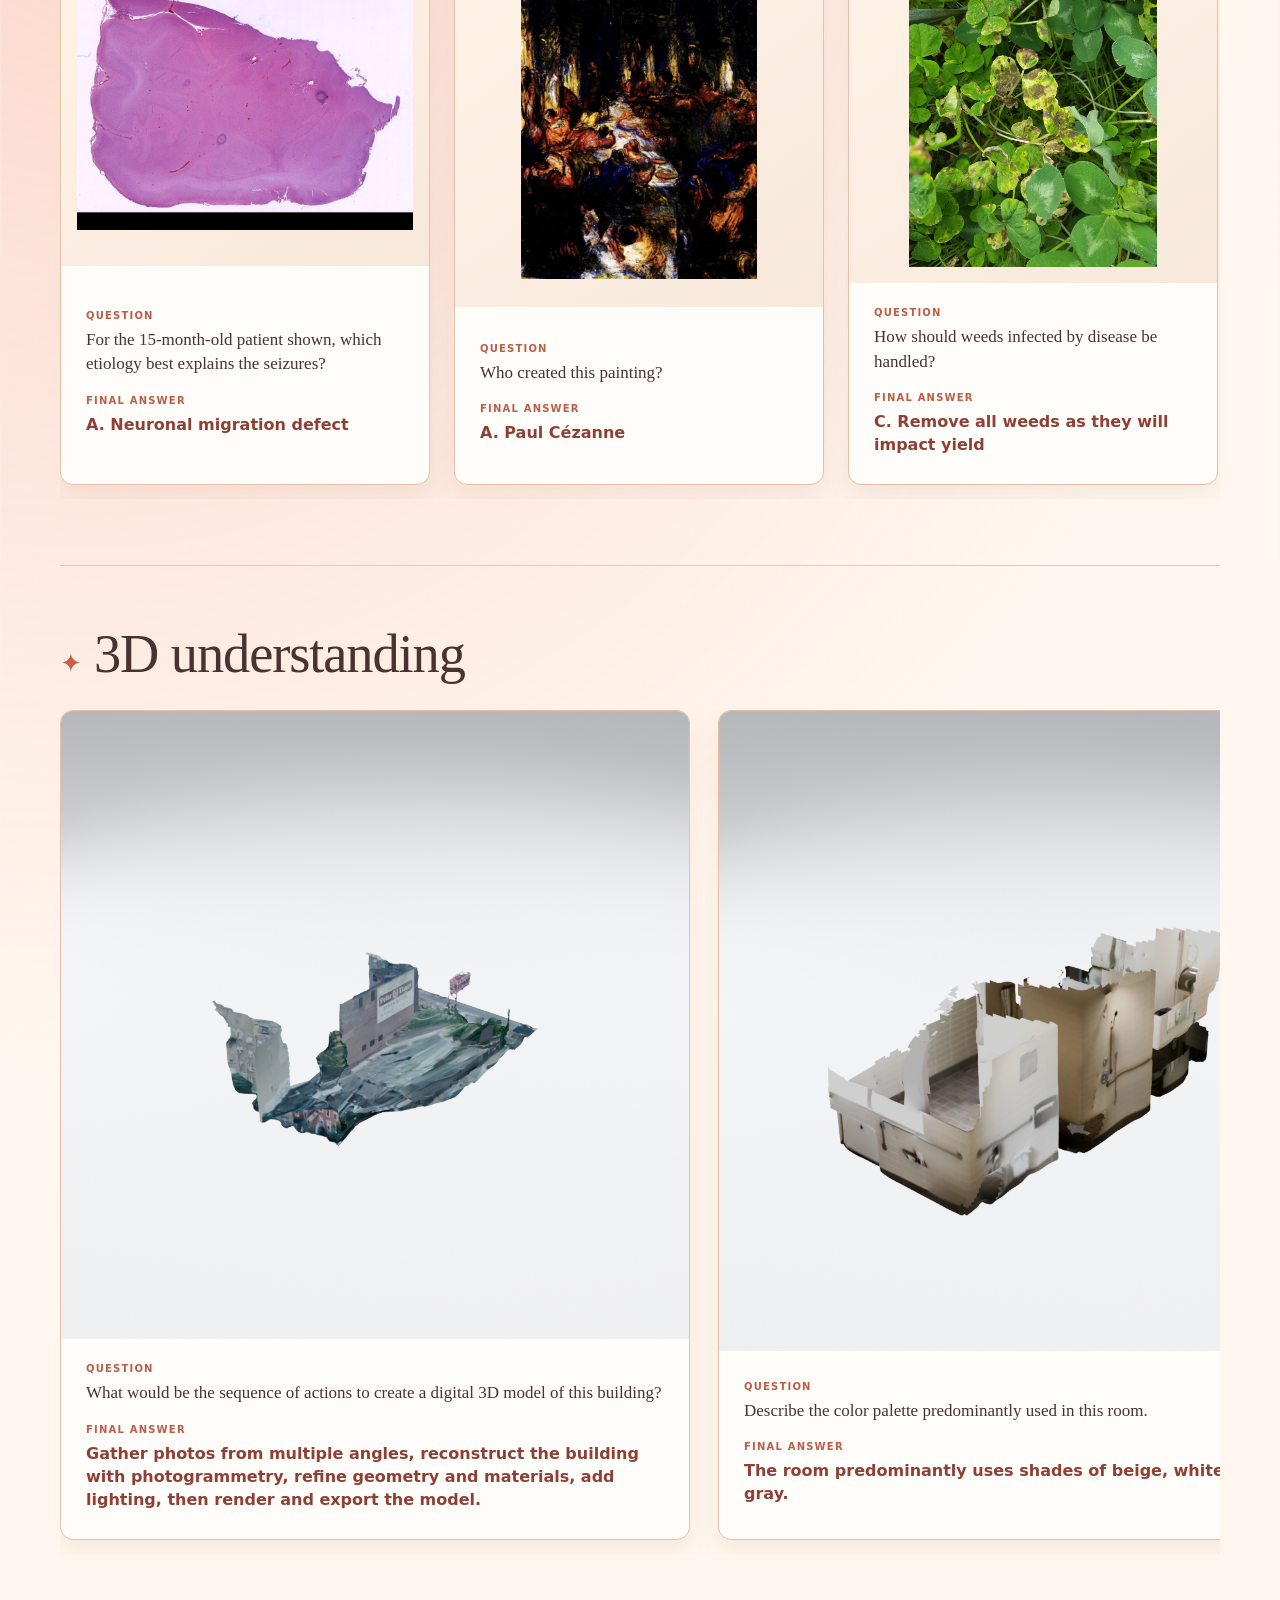
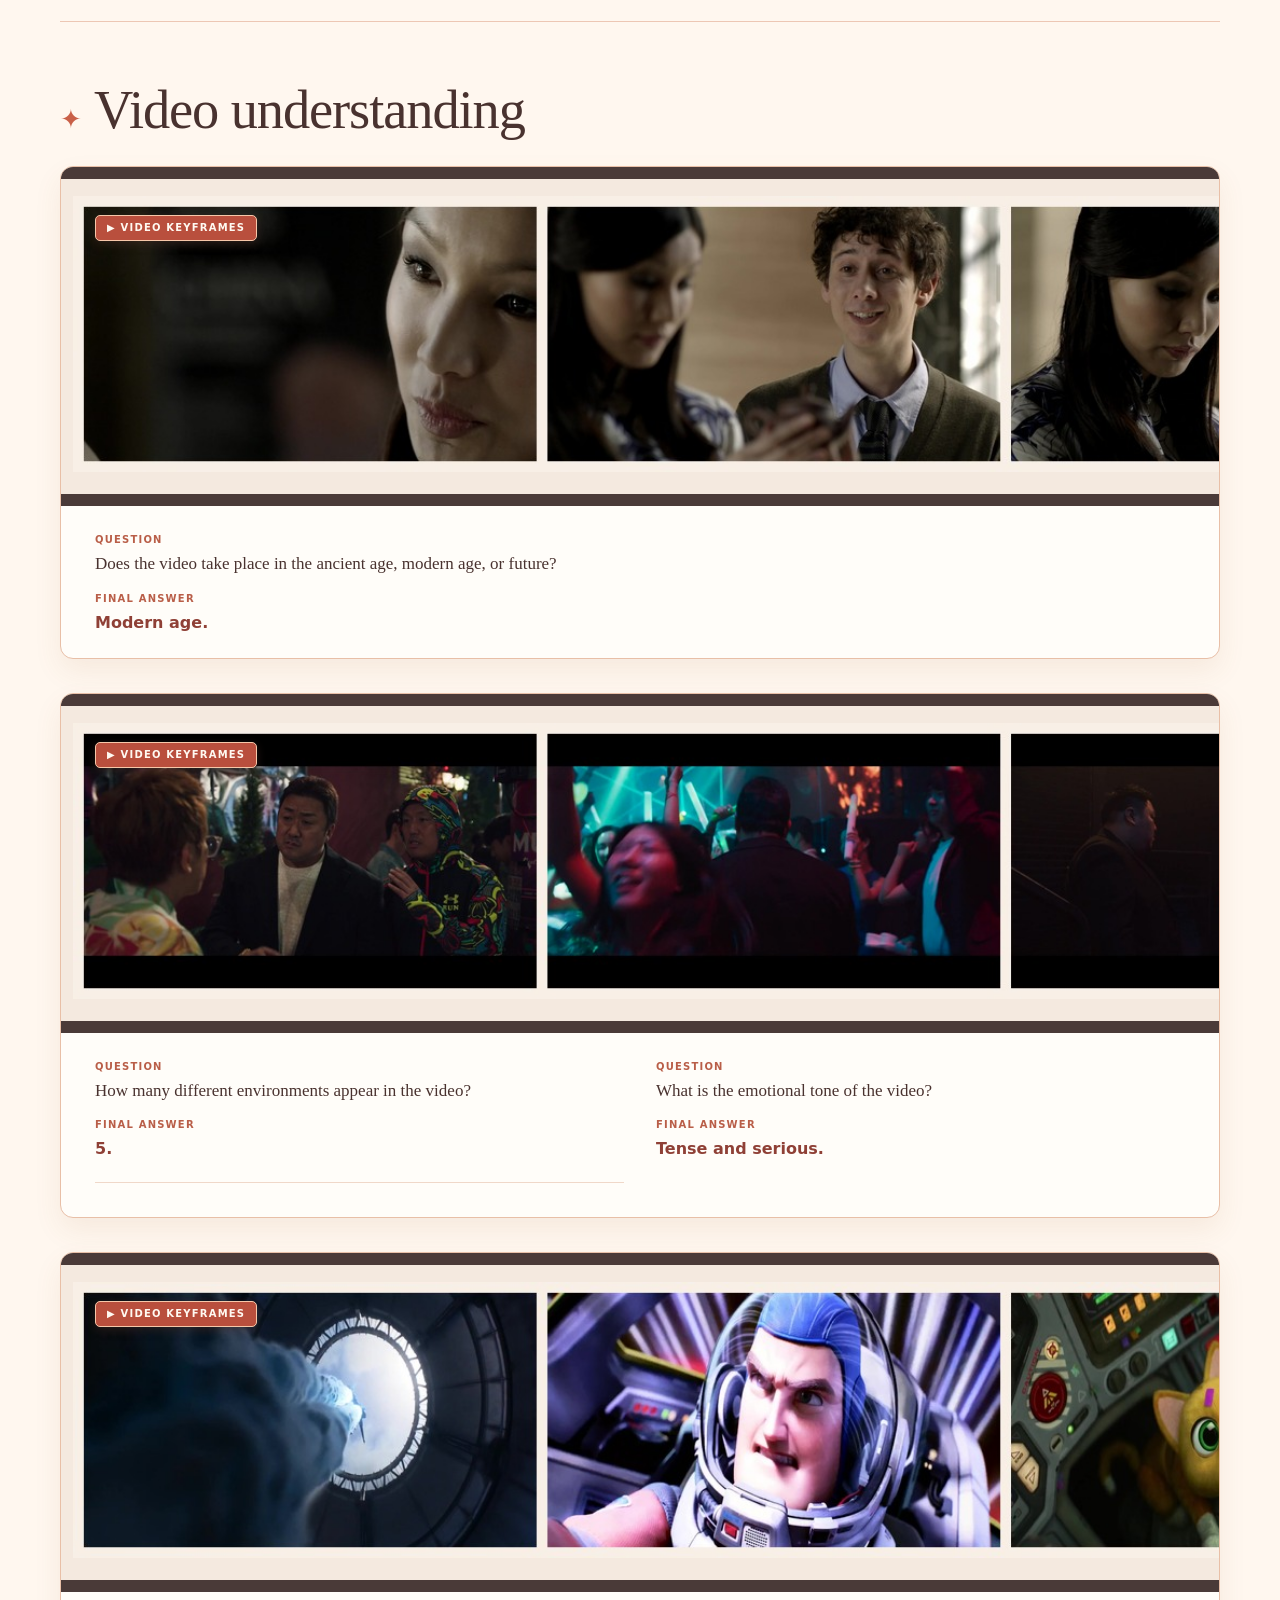
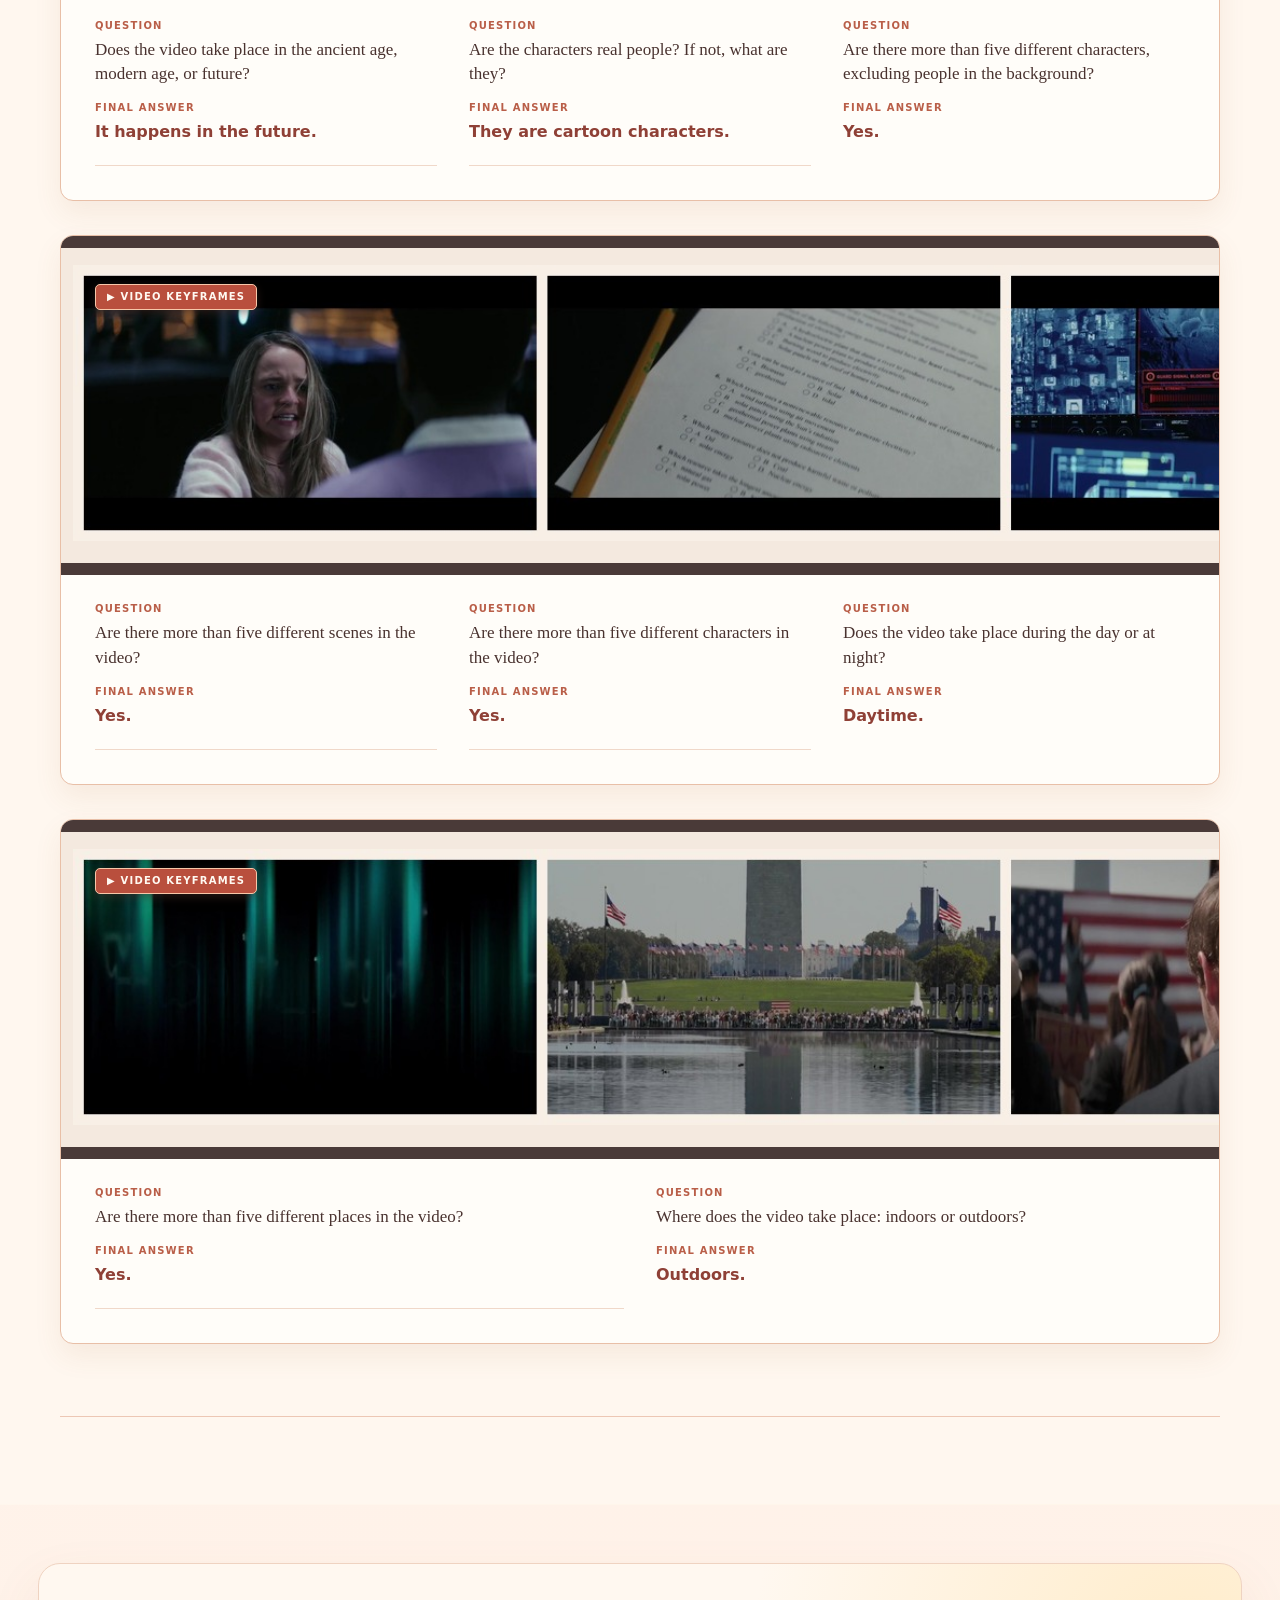
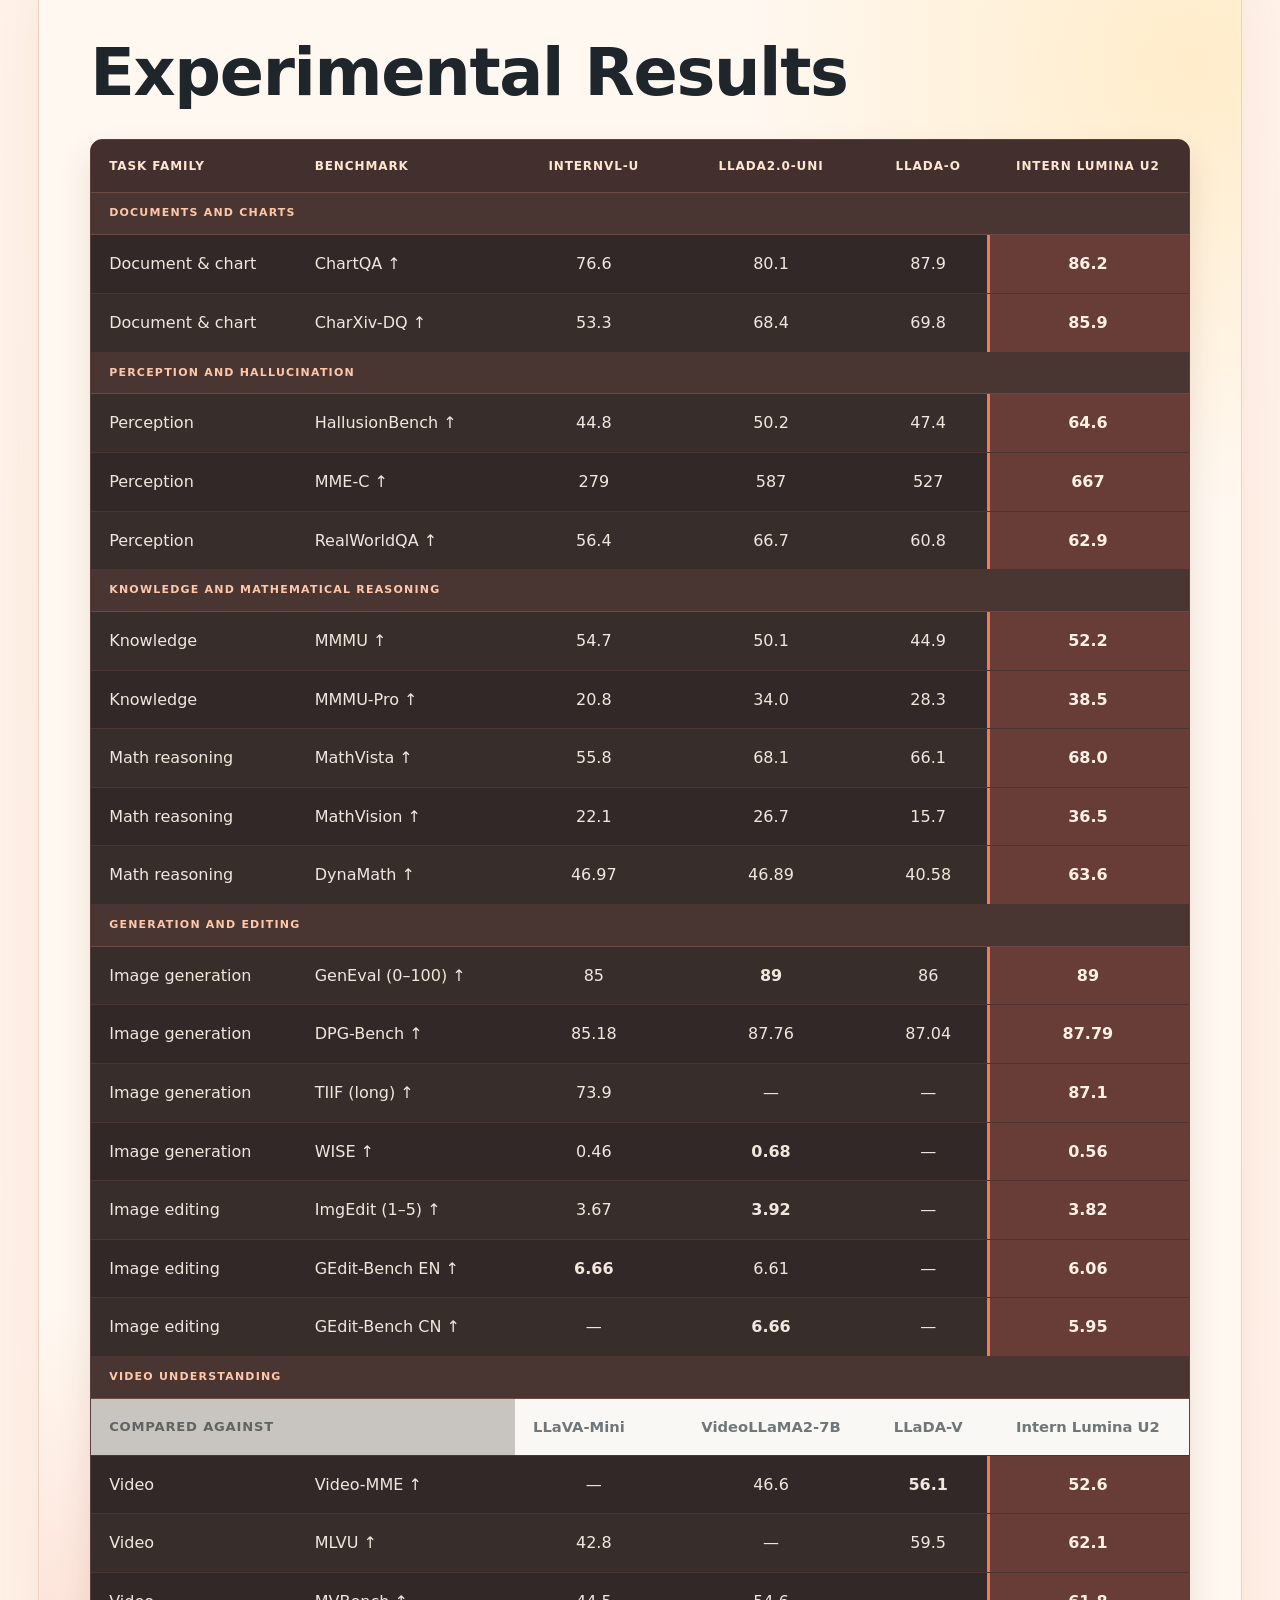
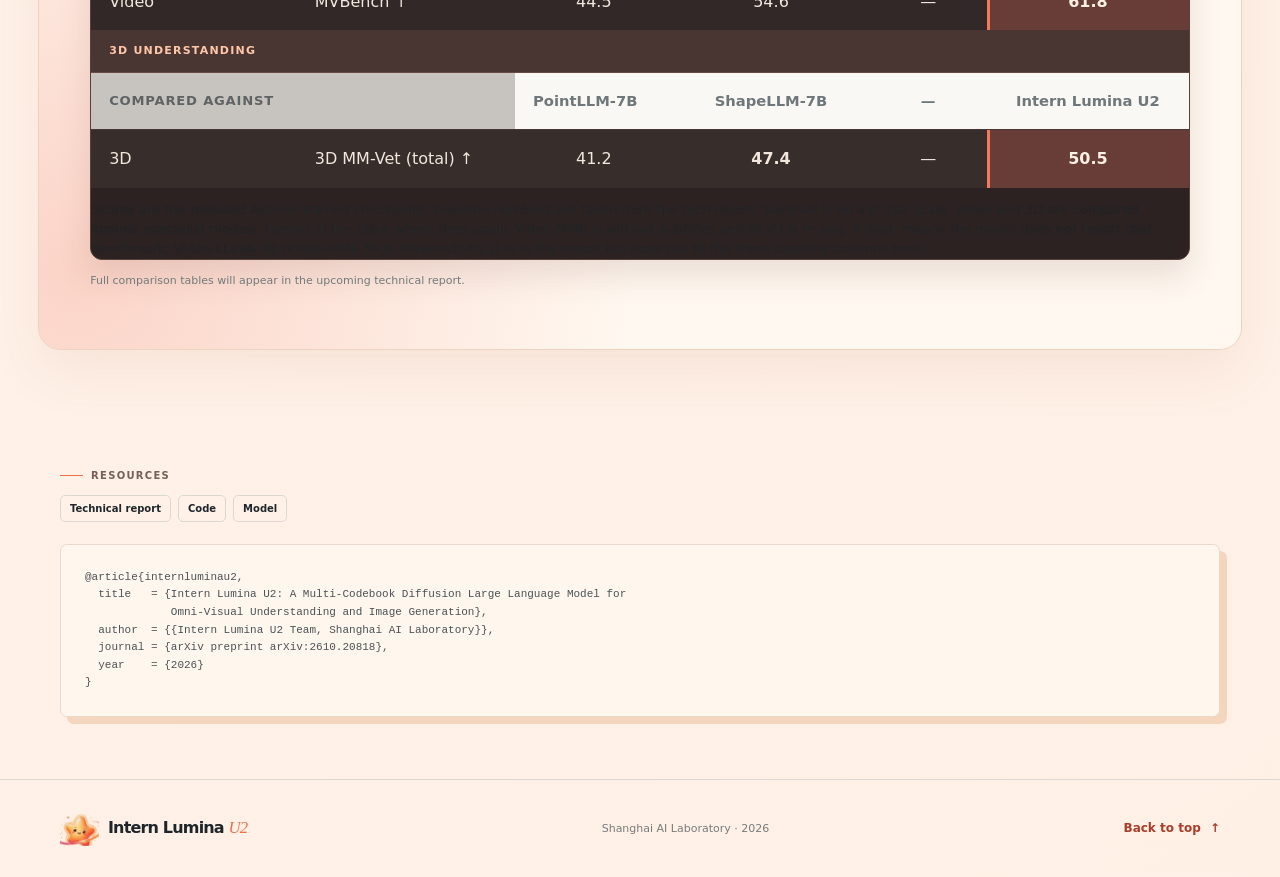
==== commit d330eda6: "Update benchmark table and link the technical report" ====
--- a/index.html
+++ b/index.html
@@ -23,8 +23,9 @@
           <a href="#citation">Resources</a>
         </nav>
         <div class="release-links" aria-label="Release resources">
-          <span title="Technical report is coming soon">Report <i>soon</i></span>
+          <a href="https://arxiv.org/abs/2610.20818" target="_blank" rel="noopener" title="Technical report on arXiv">Report</a>
           <a href="https://github.com/InternLM/InternLumina-U2" target="_blank" rel="noopener" title="Inference code on GitHub">Code</a>
+          <a href="https://huggingface.co/internlm/InternLumina-U2" target="_blank" rel="noopener" title="Model weights on Hugging Face">Model</a>
         </div>
       </div>
     </header>
@@ -59,32 +60,54 @@
       </figure>
 
       <section class="results section shell" id="results" aria-labelledby="results-title">
-        <div class="section-heading results-heading"><h2 id="results-title">Experimental Results</h2><p class="results-note">Preliminary, partial results. Full comparison tables will appear in the upcoming technical report.</p></div>
+        <div class="section-heading results-heading"><h2 id="results-title">Experimental Results</h2></div>
         <div class="table-scroll" role="region" aria-label="Benchmark comparison table" tabindex="0">
           <table class="benchmark-table">
             <thead>
               <tr><th>Task family</th><th>Benchmark</th><th>InternVL-U</th><th>LLaDA2.0-Uni</th><th>LLaDA-o</th><th>Intern Lumina U2</th></tr>
             </thead>
             <tbody>
-              <tr class="table-group"><td colspan="6">Visual reasoning &amp; perception</td></tr>
-              <tr><td>Document &amp; chart</td><td>ChartQA ↑</td><td>76.60</td><td>80.10</td><td>87.90</td><td class="ours">86.52</td></tr>
-              <tr><td>Document &amp; chart</td><td>CharXiv-DQ ↑</td><td>53.30</td><td>68.40</td><td>69.80</td><td class="ours">83.65</td></tr>
-              <tr><td>Perception</td><td>HallusionBench ↑</td><td>44.80</td><td>50.20</td><td>47.40</td><td class="ours">62.15</td></tr>
-              <tr><td>Knowledge</td><td>MMMU-Pro ↑</td><td>20.80</td><td>34.00</td><td>28.30</td><td class="ours">36.13</td></tr>
-              <tr><td>Math reasoning</td><td>MathVision ↑</td><td>22.10</td><td>26.70</td><td>15.70</td><td class="ours">33.22</td></tr>
-              <tr><td>Math reasoning</td><td>DynaMath ↑</td><td>46.97</td><td>46.89</td><td>40.58</td><td class="ours">56.37</td></tr>
-              <tr class="table-group"><td colspan="6">Temporal understanding</td></tr>
-              <tr><td>Video</td><td>Video-MME ↑</td><td>53.00</td><td>43.76</td><td>44.90</td><td class="ours">51.26</td></tr>
-              <tr><td>Video</td><td>MVBench ↑</td><td>59.61</td><td>48.97</td><td>47.16</td><td class="ours">59.74</td></tr>
-              <tr><td>Video</td><td>MLVU ↑</td><td>57.27</td><td>45.81</td><td>48.62</td><td class="ours">57.03</td></tr>
-              <tr class="table-group"><td colspan="6">Generation &amp; editing</td></tr>
-              <tr><td>Image generation</td><td>GenEval ↑</td><td>0.85</td><td>0.89</td><td>0.86</td><td class="ours">0.81</td></tr>
-              <tr><td>Image generation</td><td>DPG ↑</td><td>85.18</td><td>87.76</td><td>87.04</td><td class="ours">87.10</td></tr>
-              <tr><td>Image generation</td><td>TIIF Short / Long ↑</td><td>74.90 / 73.90</td><td>—</td><td>—</td><td class="ours">84.60 / 85.95</td></tr>
-              <tr><td>Image editing</td><td>ImgEdit ↑</td><td>3.67</td><td>3.92</td><td>—</td><td class="ours">3.8307</td></tr>
+              <tr class="table-group"><td colspan="6">Documents and charts</td></tr>
+              <tr><td>Document &amp; chart</td><td>ChartQA ↑</td><td>76.6</td><td>80.1</td><td>87.9</td><td class="ours">86.2</td></tr>
+              <tr><td>Document &amp; chart</td><td>CharXiv-DQ ↑</td><td>53.3</td><td>68.4</td><td>69.8</td><td class="ours best">85.9</td></tr>
+              <tr class="table-group"><td colspan="6">Perception and hallucination</td></tr>
+              <tr><td>Perception</td><td>HallusionBench ↑</td><td>44.8</td><td>50.2</td><td>47.4</td><td class="ours best">64.6</td></tr>
+              <tr><td>Perception</td><td>MME-C ↑</td><td>279</td><td>587</td><td>527</td><td class="ours best">667</td></tr>
+              <tr><td>Perception</td><td>RealWorldQA ↑</td><td>56.4</td><td>66.7</td><td>60.8</td><td class="ours">62.9</td></tr>
+              <tr class="table-group"><td colspan="6">Knowledge and mathematical reasoning</td></tr>
+              <tr><td>Knowledge</td><td>MMMU ↑</td><td>54.7</td><td>50.1</td><td>44.9</td><td class="ours">52.2</td></tr>
+              <tr><td>Knowledge</td><td>MMMU-Pro ↑</td><td>20.8</td><td>34.0</td><td>28.3</td><td class="ours best">38.5</td></tr>
+              <tr><td>Math reasoning</td><td>MathVista ↑</td><td>55.8</td><td>68.1</td><td>66.1</td><td class="ours">68.0</td></tr>
+              <tr><td>Math reasoning</td><td>MathVision ↑</td><td>22.1</td><td>26.7</td><td>15.7</td><td class="ours best">36.5</td></tr>
+              <tr><td>Math reasoning</td><td>DynaMath ↑</td><td>46.97</td><td>46.89</td><td>40.58</td><td class="ours best">63.6</td></tr>
+              <tr class="table-group"><td colspan="6">Generation and editing</td></tr>
+              <tr><td>Image generation</td><td>GenEval (0–100) ↑</td><td>85</td><td class="best">89</td><td>86</td><td class="ours best">89</td></tr>
+              <tr><td>Image generation</td><td>DPG-Bench ↑</td><td>85.18</td><td>87.76</td><td>87.04</td><td class="ours">87.79</td></tr>
+              <tr><td>Image generation</td><td>TIIF (long) ↑</td><td>73.9</td><td>—</td><td>—</td><td class="ours best">87.1</td></tr>
+              <tr><td>Image generation</td><td>WISE ↑</td><td>0.46</td><td class="best">0.68</td><td>—</td><td class="ours">0.56</td></tr>
+              <tr><td>Image editing</td><td>ImgEdit (1–5) ↑</td><td>3.67</td><td class="best">3.92</td><td>—</td><td class="ours">3.82</td></tr>
+              <tr><td>Image editing</td><td>GEdit-Bench EN ↑</td><td class="best">6.66</td><td>6.61</td><td>—</td><td class="ours">6.06</td></tr>
+              <tr><td>Image editing</td><td>GEdit-Bench CN ↑</td><td>—</td><td class="best">6.66</td><td>—</td><td class="ours">5.95</td></tr>
+              <tr class="table-group"><td colspan="6">Video understanding</td></tr>
+              <tr class="table-models"><td colspan="2">Compared against</td><td>LLaVA-Mini</td><td>VideoLLaMA2-7B</td><td>LLaDA-V</td><td>Intern Lumina U2</td></tr>
+              <tr><td>Video</td><td>Video-MME ↑</td><td>—</td><td>46.6</td><td class="best">56.1</td><td class="ours">52.6</td></tr>
+              <tr><td>Video</td><td>MLVU ↑</td><td>42.8</td><td>—</td><td>59.5</td><td class="ours best">62.1</td></tr>
+              <tr><td>Video</td><td>MVBench ↑</td><td>44.5</td><td>54.6</td><td>—</td><td class="ours best">61.8</td></tr>
+              <tr class="table-group"><td colspan="6">3D understanding</td></tr>
+              <tr class="table-models"><td colspan="2">Compared against</td><td>PointLLM-7B</td><td>ShapeLLM-7B</td><td>—</td><td>Intern Lumina U2</td></tr>
+              <tr><td>3D</td><td>3D MM-Vet (total) ↑</td><td>41.2</td><td class="best">47.4</td><td>—</td><td class="ours best">50.5</td></tr>
             </tbody>
           </table>
+          <p class="table-note">
+            Scores are the released Ascend-trained checkpoint; baseline numbers are
+            taken from the tech report. GenEval is on a 0–100 scale. Video and 3D are
+            compared against specialist models, named in the table where they apply.
+            Video-MME is without subtitles and MLVU is m-avg. A dash means the model
+            does not report that benchmark; Video-LLaVA-7B (Video-MME 39.9, MVBench
+            43.1) is in the report but does not fit the three baseline columns here.
+          </p>
         </div>
+        <div class="results-footer"><p>Full comparison tables will appear in the upcoming technical report.</p></div>
       </section>
 
       <section class="method section shell" id="method" aria-labelledby="method-title">
@@ -127,7 +150,21 @@
         </div>
       </section>
 
-      <section class="citation section shell" id="citation"><div class="resource-placeholder"><p class="overline"><span></span> Resources</p><h2>Coming <em>soon.</em></h2></div></section>
+      <section class="citation section shell" id="citation">
+        <p class="overline"><span></span> Resources</p>
+        <div class="release-links" style="margin-left:0;margin-bottom:22px;">
+          <a href="https://arxiv.org/abs/2610.20818" target="_blank" rel="noopener">Technical report</a>
+          <a href="https://github.com/InternLM/InternLumina-U2" target="_blank" rel="noopener">Code</a>
+          <a href="https://huggingface.co/internlm/InternLumina-U2" target="_blank" rel="noopener">Model</a>
+        </div>
+        <pre class="bibtex"><code>@article{internluminau2,
+  title   = {Intern Lumina U2: A Multi-Codebook Diffusion Large Language Model for
+             Omni-Visual Understanding and Image Generation},
+  author  = {{Intern Lumina U2 Team, Shanghai AI Laboratory}},
+  journal = {arXiv preprint arXiv:2610.20818},
+  year    = {2026}
+}</code></pre>
+      </section>
     </main>
 
     <footer><div class="shell footer-inner"><a class="brand" href="#overview"><img src="assets/intern-lumina-u2-star-mark.jpg" alt="" /><span>Intern Lumina <b>U2</b></span></a><p>Shanghai AI Laboratory · 2026</p><a class="text-link" href="#overview">Back to top <span>↑</span></a></div></footer>
--- a/styles.css
+++ b/styles.css
@@ -33,3 +33,50 @@
 
 @media (max-width: 820px) { :root { --shell: min(100% - 38px, 1160px); }.site-header nav { display: none; }.release-links { margin-left: auto; }.hero { grid-template-columns: 1fr; min-height: 0; padding: 61px 16px 42px; }.hero-logo-wrap { display: none; }.teaser { padding-top: 29px; }.split-heading, .citation { grid-template-columns: 1fr; gap: 24px; }.method-notes { gap: 14px; }.case-study { grid-template-columns: 1fr; }.case-study figure { max-width: 525px; }.representation-grid { gap: 10px; }.footer-inner { min-height: 80px; } }
 @media (max-width: 540px) { :root { --shell: calc(100% - 28px); }.site-header { height: 64px; }.brand { font-size: 14px; }.brand img { width: 34px; height: 31px; }.release-links span, .release-links a { padding: 6px 7px; font-size: 9px; }.section { padding: 77px 0; }.hero { padding: 46px 3px 39px; }.overline { font-size: 9px; }.hero h1 { font-size: 53px; }.hero-title { font-size: 21px; }.hero-abstract { font-size: 13px; }.hero-actions { margin-top: 23px; }.action { padding: 11px 12px; gap: 13px; font-size: 11px; }.teaser { padding-bottom: 5px; }.figure-frame { padding: 6px; }.section-heading { margin-bottom: 31px; }.split-heading > p { font-size: 13px; }.metric-strip { grid-template-columns: 1fr 1fr; }.metric-strip article { min-height: 86px; padding: 15px 13px; }.metric-strip article:nth-child(2) { border-right: 0; }.metric-strip article:nth-child(-n+2) { border-bottom: 1px solid var(--line); }.metric-strip strong { font-size: 25px; }.results-footer { align-items: flex-start; flex-direction: column; gap: 8px; }.method-notes { grid-template-columns: 1fr; padding: 32px 0; gap: 25px; }.representation-grid { grid-template-columns: 1fr; gap: 14px; }.gallery { padding-top: 77px; padding-bottom: 74px; }.case-study { padding: 9px; margin-top: 35px; }.case-study > div { padding: 12px 10px 14px; }.case-study h3 { font-size: 35px; }.gallery-rails { margin-top: 56px; }.task-rail { padding: 25px 0; }.task-head { flex-wrap: wrap; margin-bottom: 15px; }.task-head p { width: calc(100% - 47px); margin-left: 0; order: 3; }.example-card { flex-basis: 74vw; }.citation { gap: 33px; }.citation pre { padding: 16px; font-size: 9px; }.footer-inner { flex-wrap: wrap; padding: 20px 0; gap: 12px; }.footer-inner .text-link { margin-left: auto; } }
+
+/* --- benchmark table: added with the tech-report metric sync --- */
+.benchmark-table td.best,
+.benchmark-table td.ours.best {
+  font-weight: 700;
+}
+.benchmark-table .note-inline {
+  font-weight: 400;
+  opacity: 0.72;
+  font-size: 0.86em;
+}
+.table-note {
+  margin: 0.75rem 0 0;
+  font-size: 0.82rem;
+  line-height: 1.5;
+  opacity: 0.72;
+}
+
+/* Video and 3D are compared against specialists, not the three unified models
+   in the header, so each of those groups restates its own column models. */
+.benchmark-table tr.table-models td {
+  font-size: 0.92em;
+  font-weight: 700;
+  color: #6f777a;
+  background: #faf8f4;
+}
+.benchmark-table tr.table-models td:first-child {
+  font-weight: 600;
+  opacity: 0.75;
+  text-transform: uppercase;
+  letter-spacing: 0.06em;
+  font-size: 0.82em;
+}
+
+/* --- resources section: report / code / model links plus the citation --- */
+.citation .overline { margin-bottom: 14px; }
+.bibtex {
+  margin: 0;
+  padding: 18px 20px;
+  overflow-x: auto;
+  border: 1px solid var(--line);
+  border-radius: 6px;
+  background: #fbfaf7;
+  font-size: 12px;
+  line-height: 1.55;
+}
+.bibtex code { font-family: ui-monospace, SFMono-Regular, Menlo, monospace; color: #4a5255; }
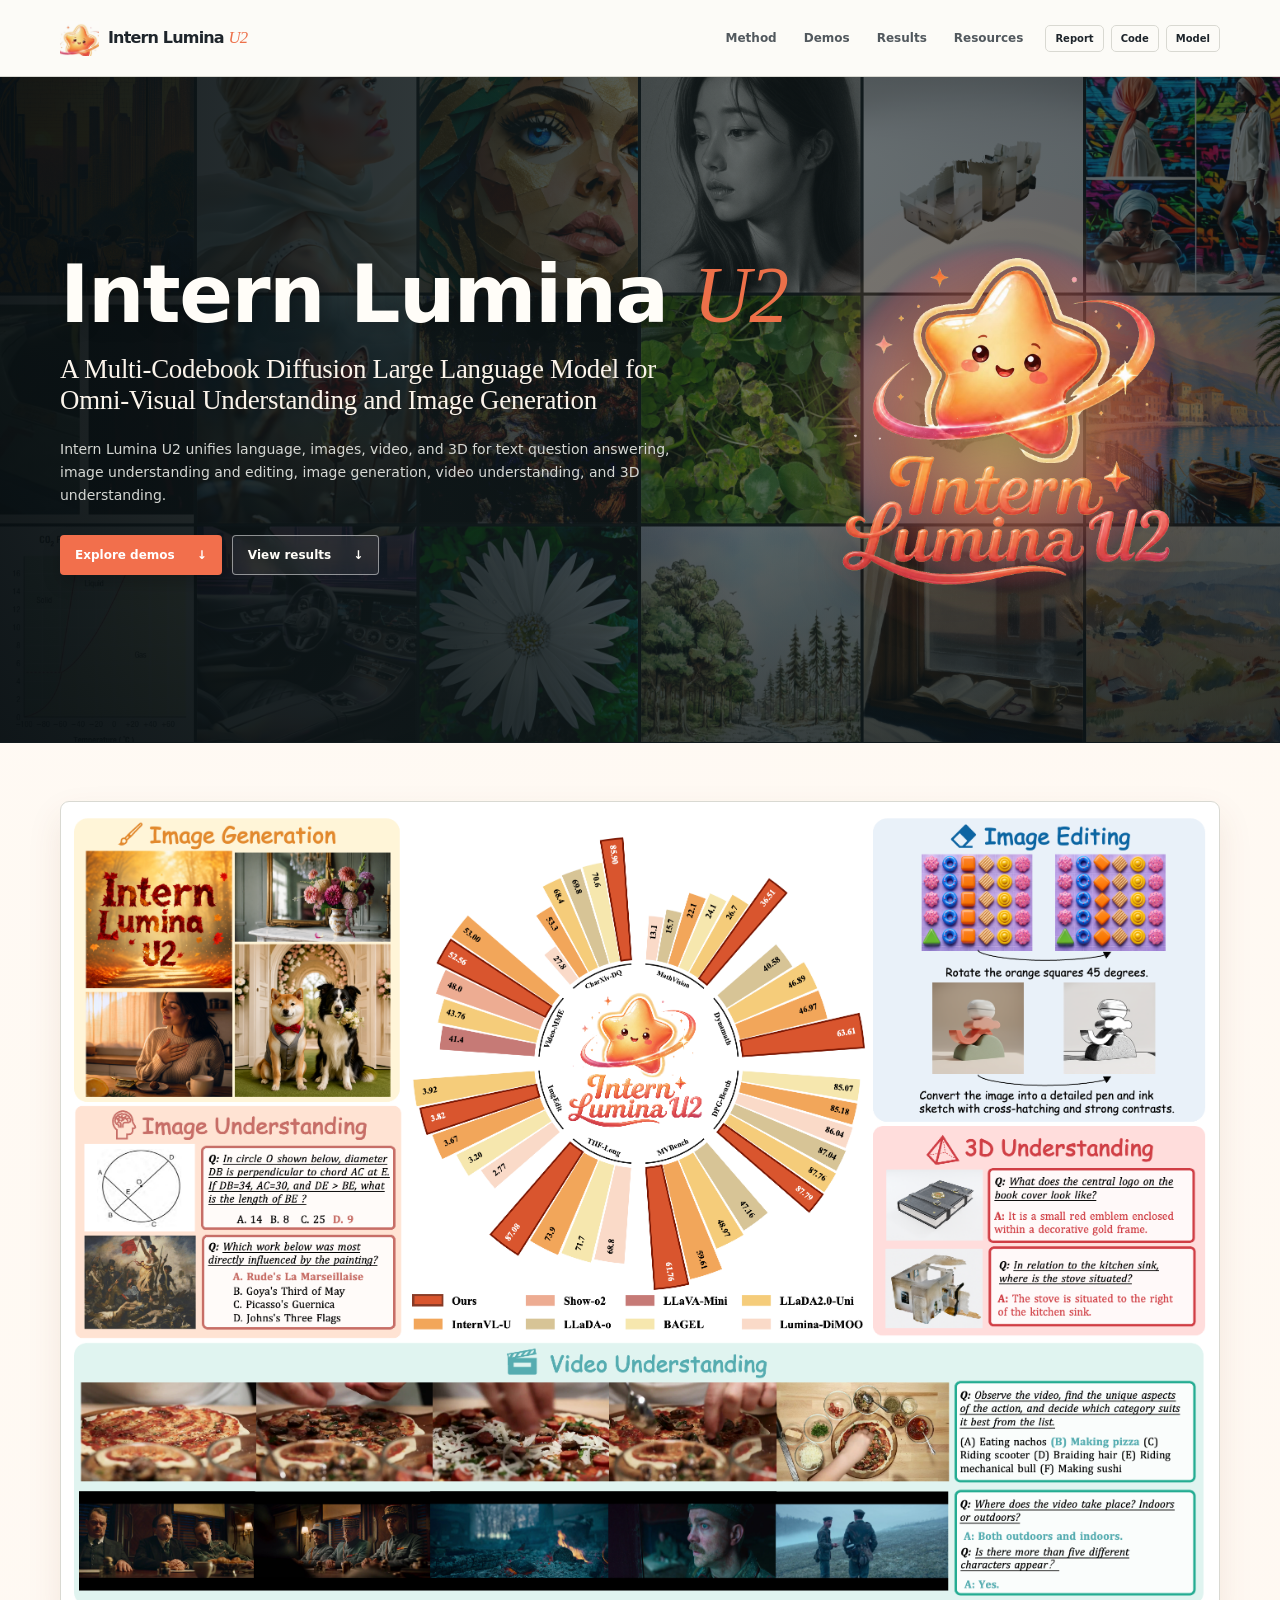
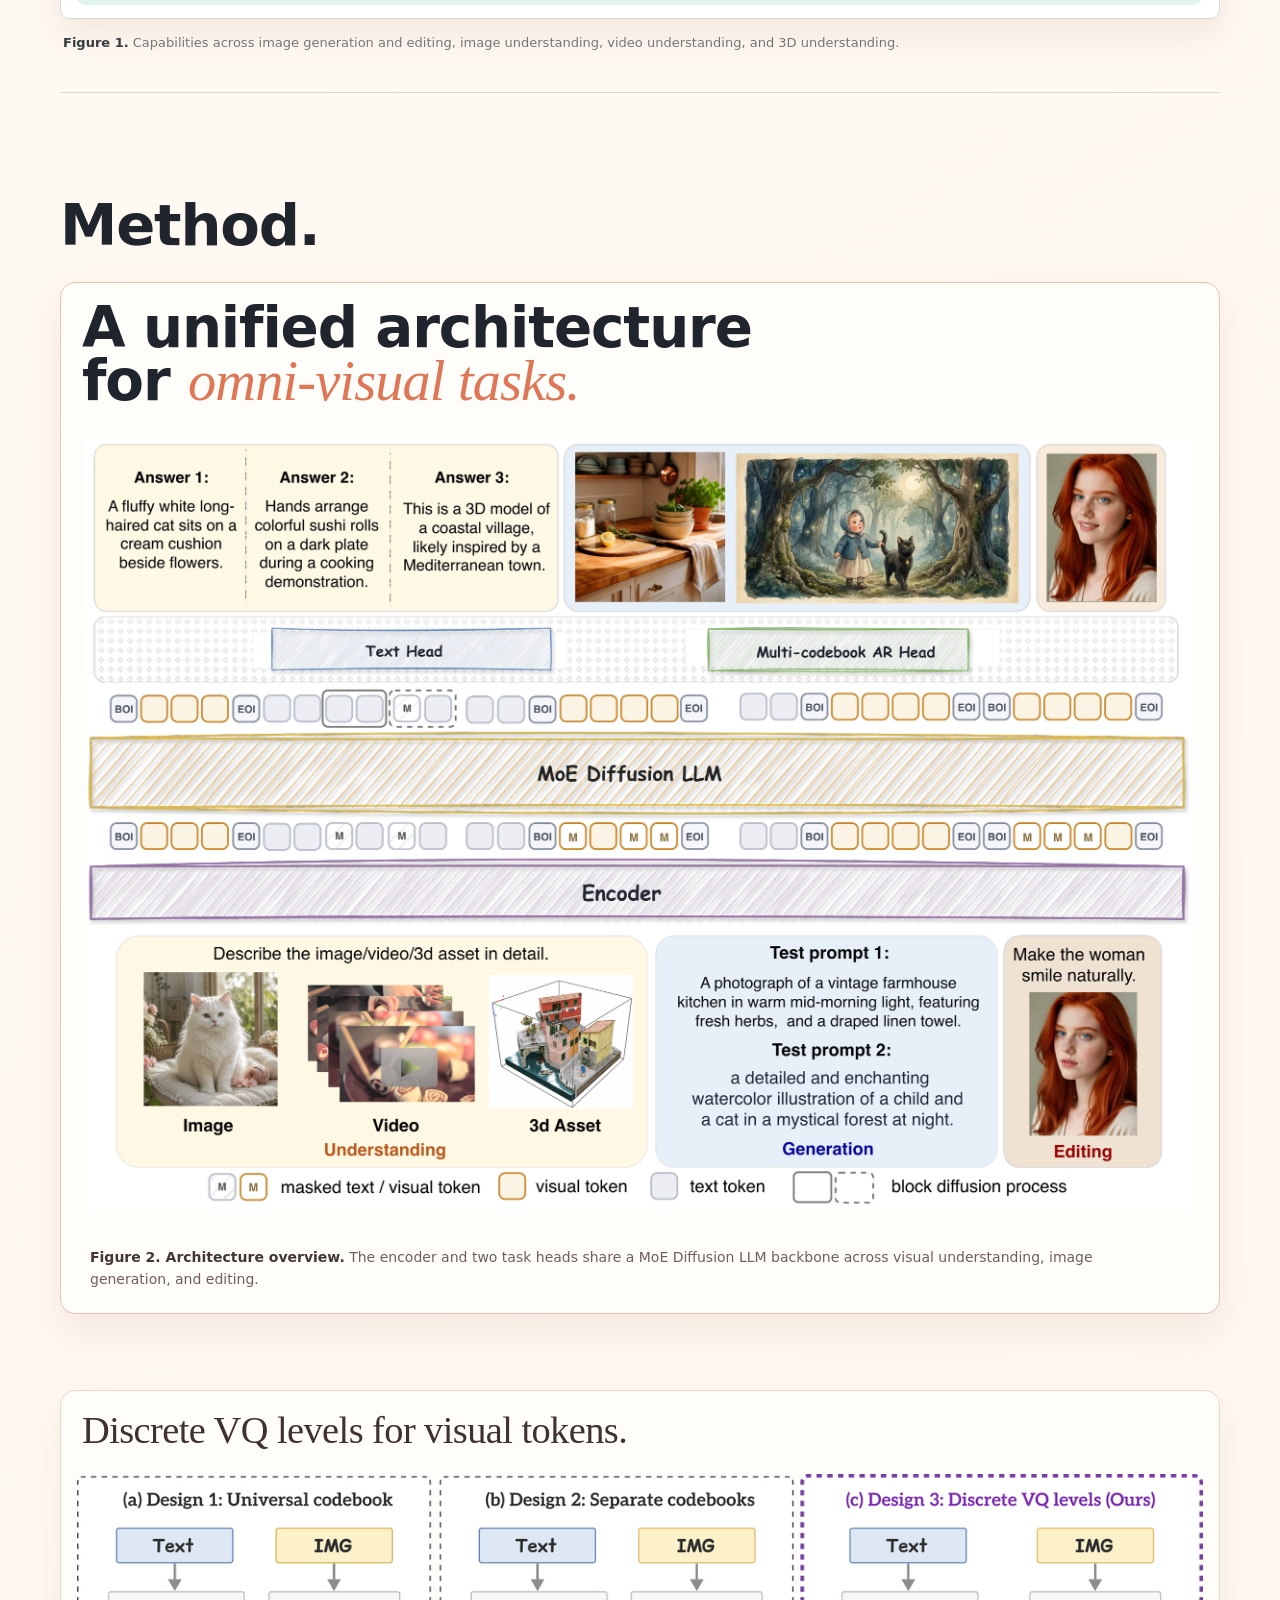
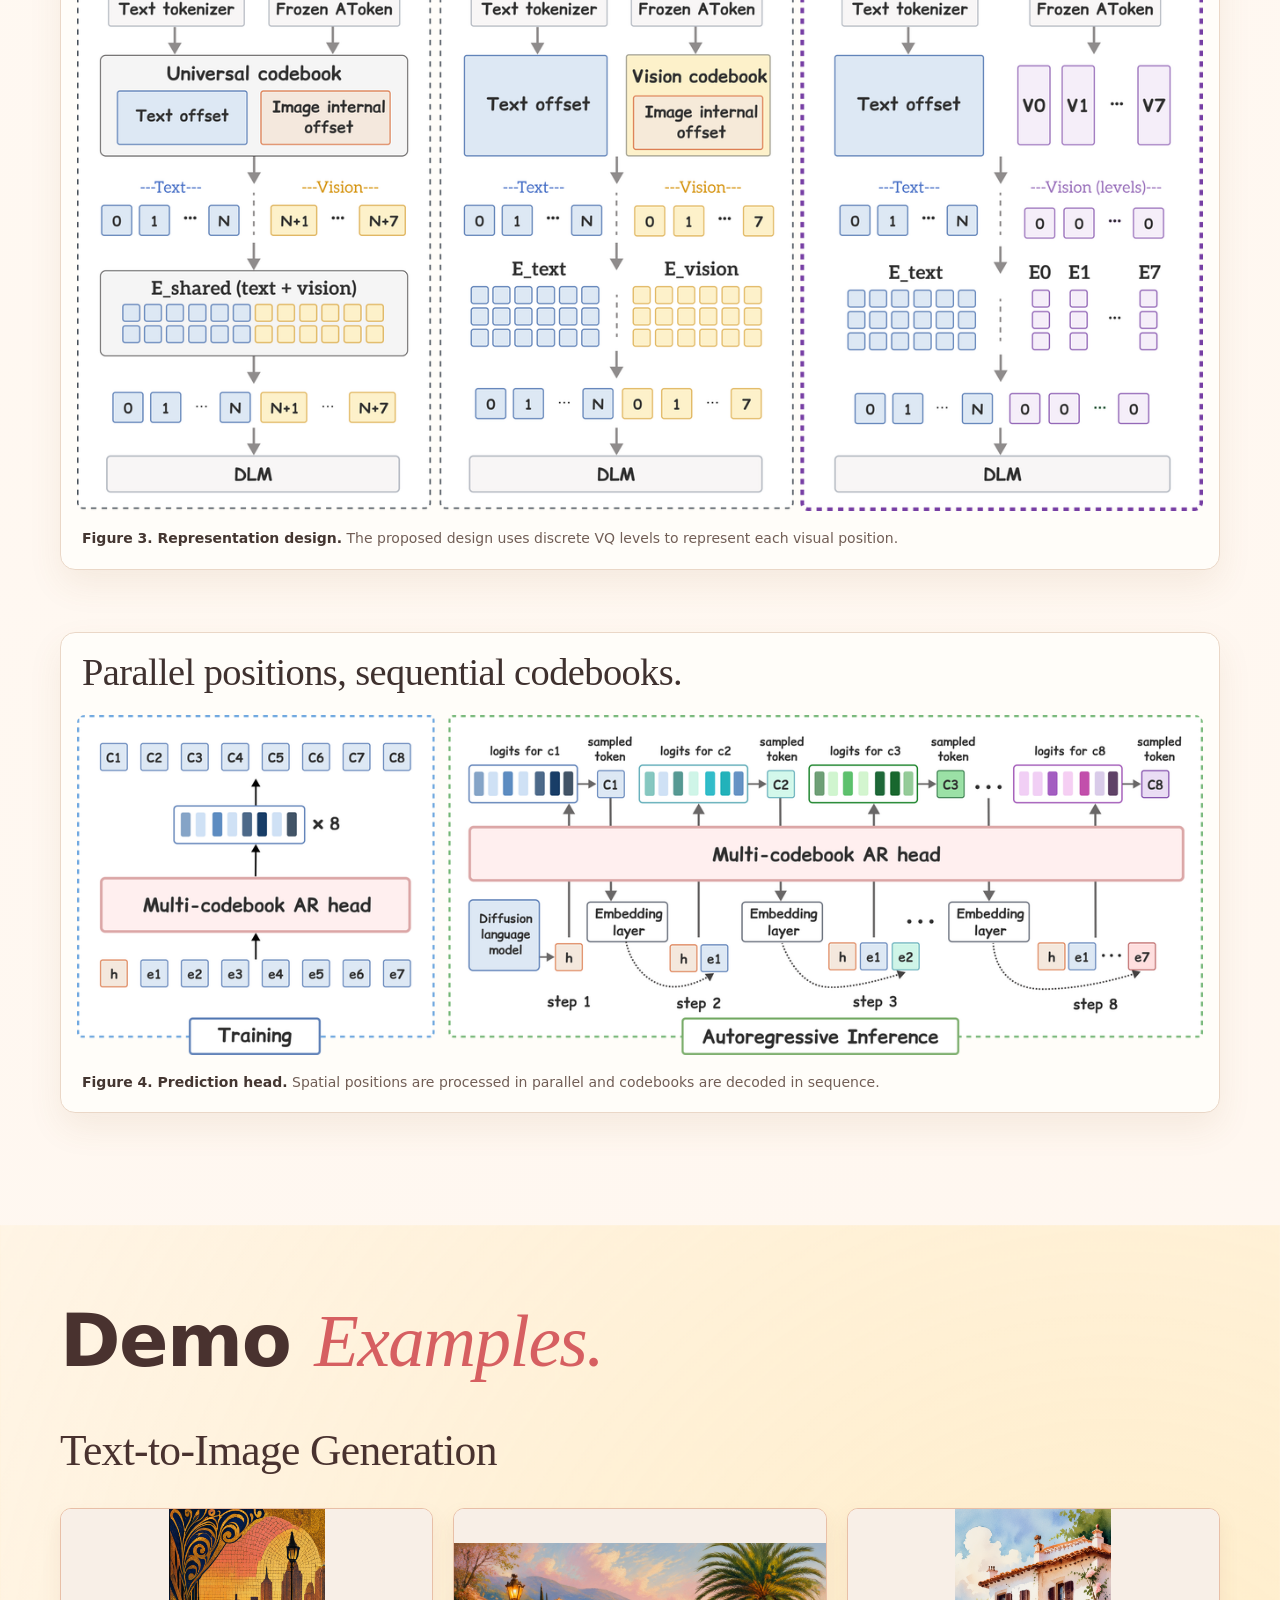
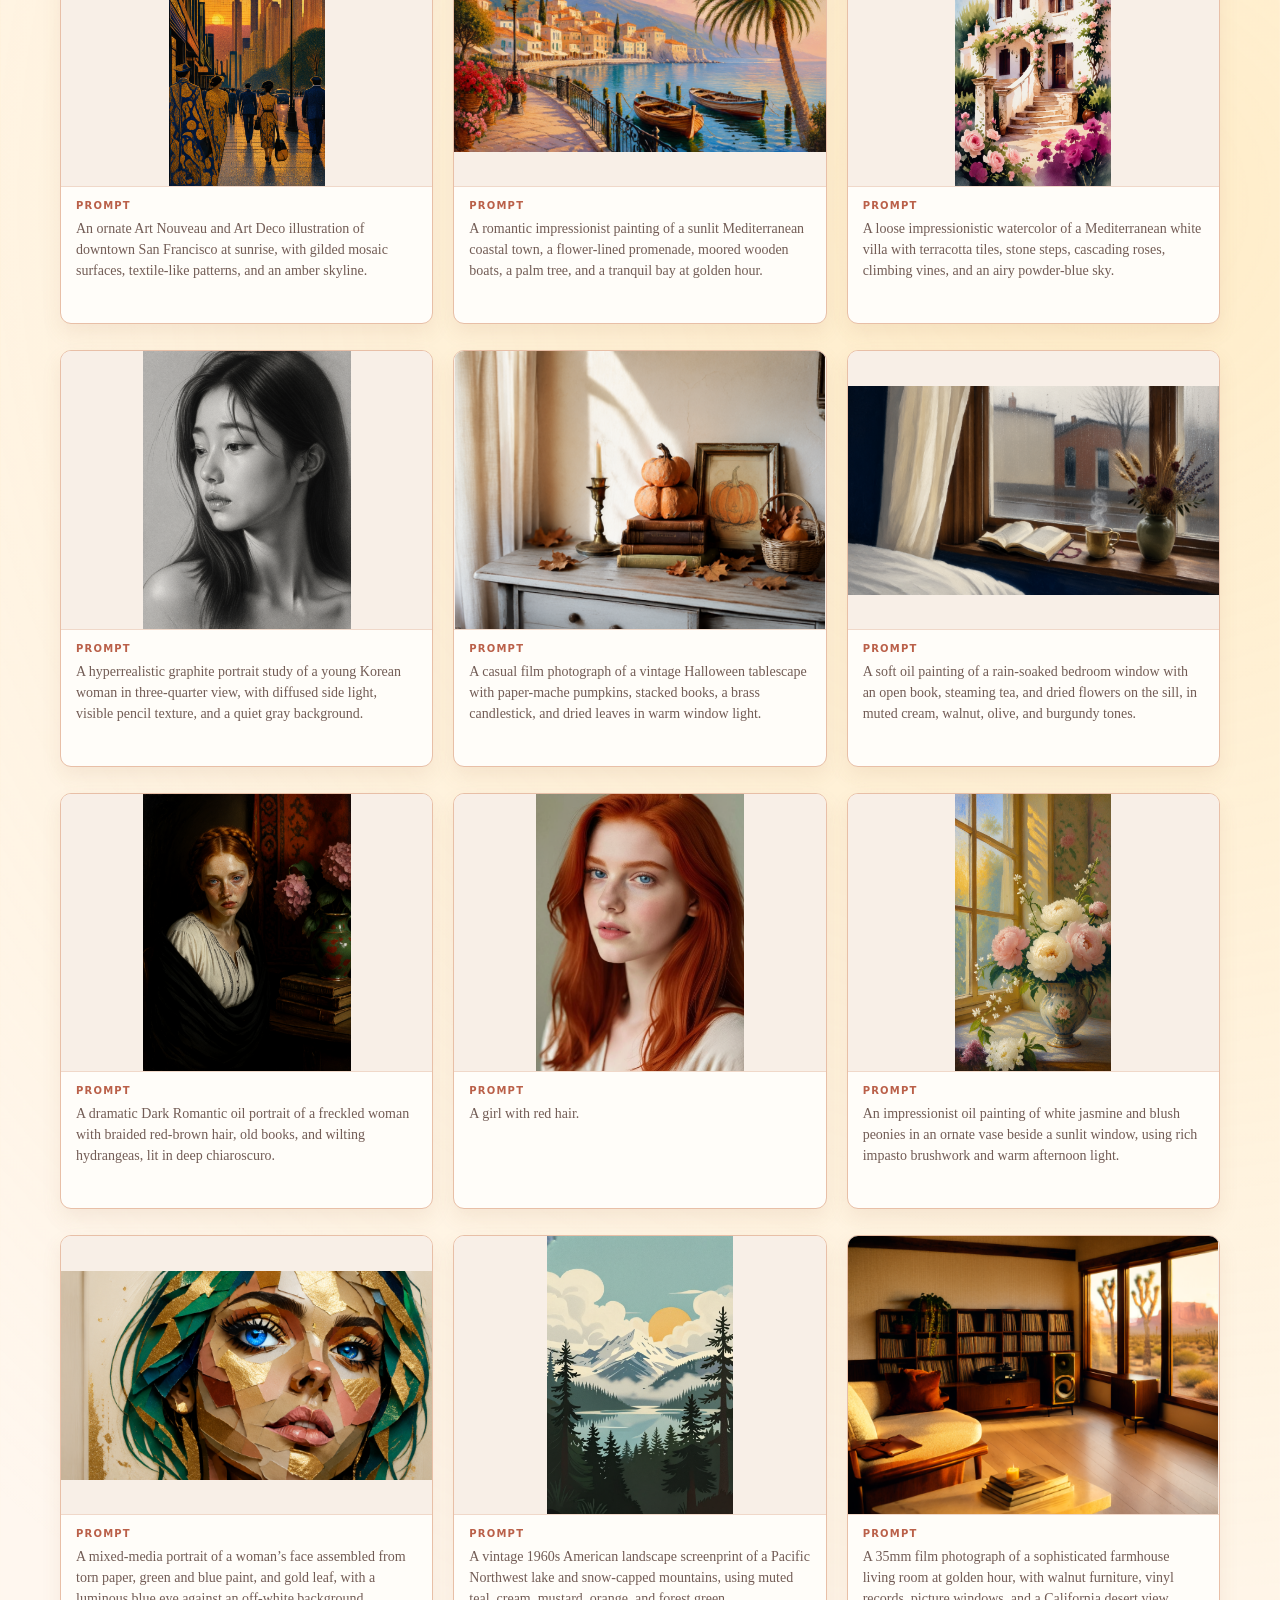
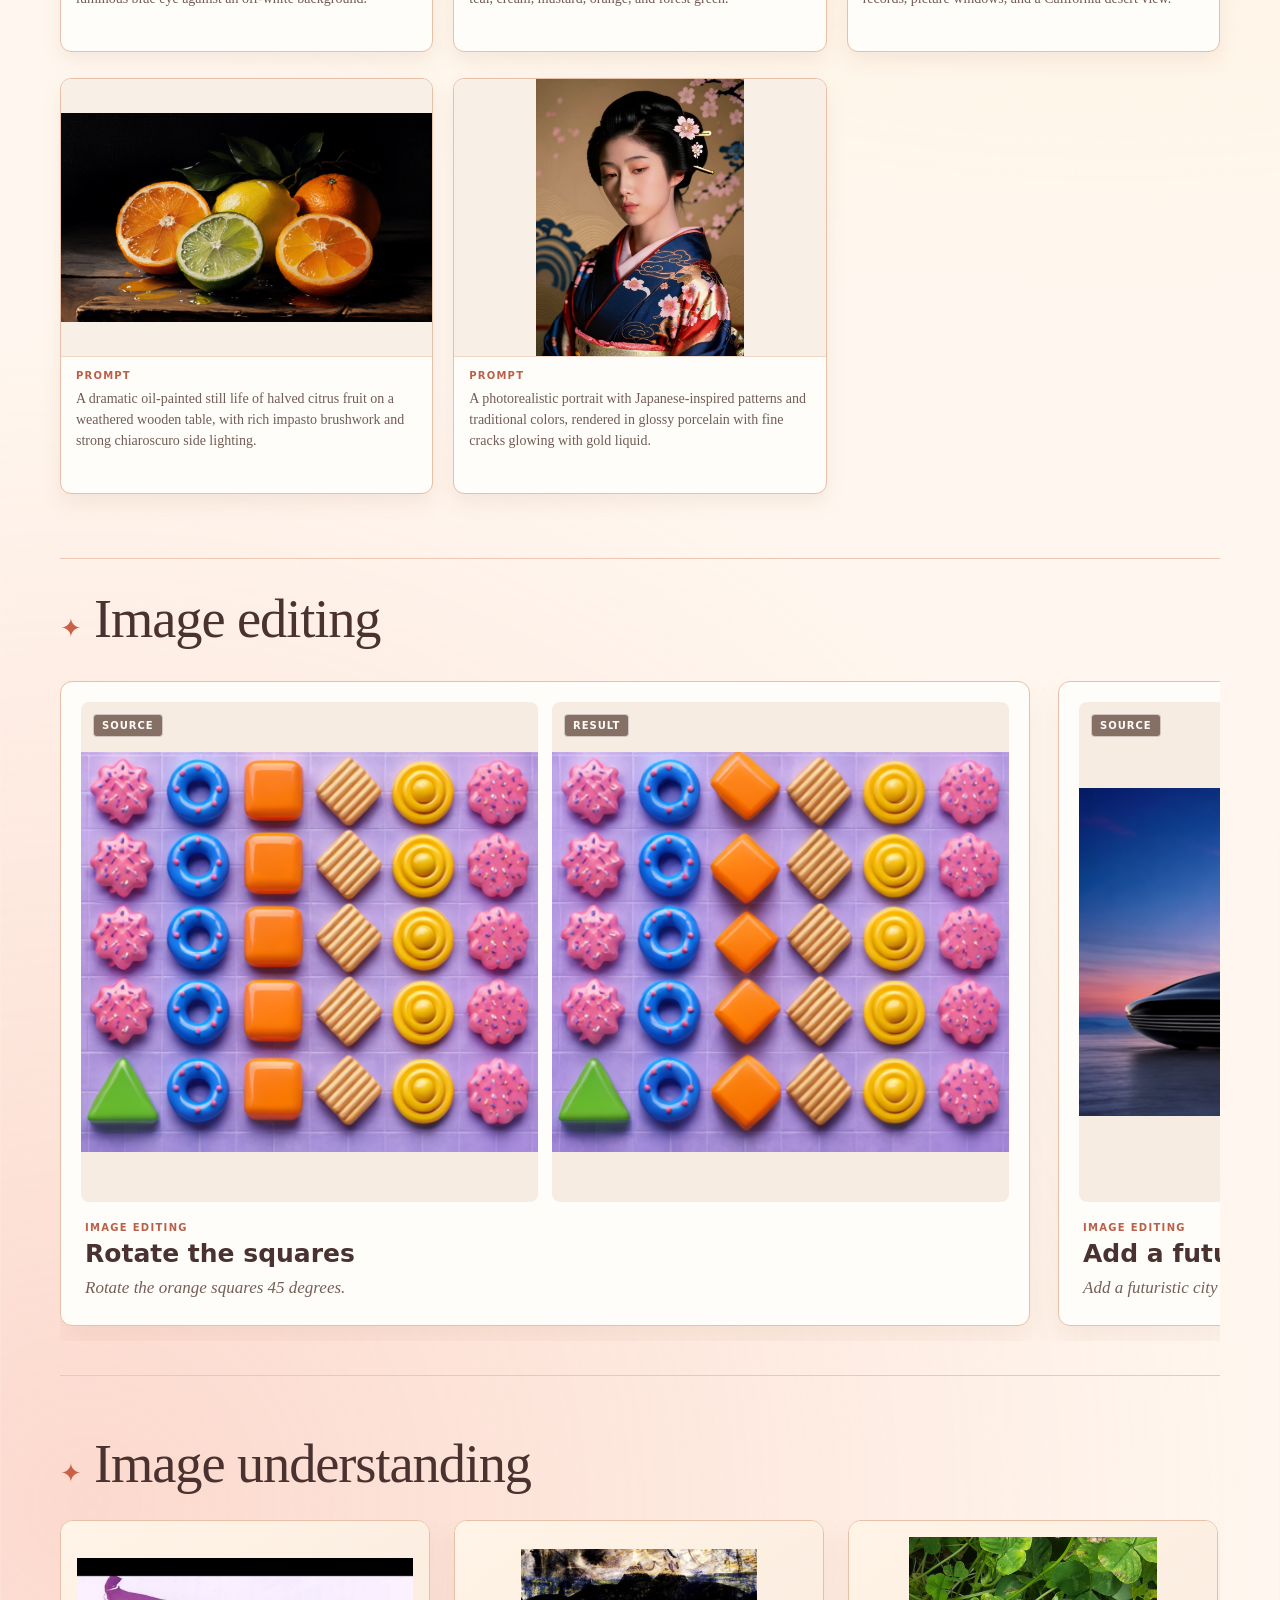
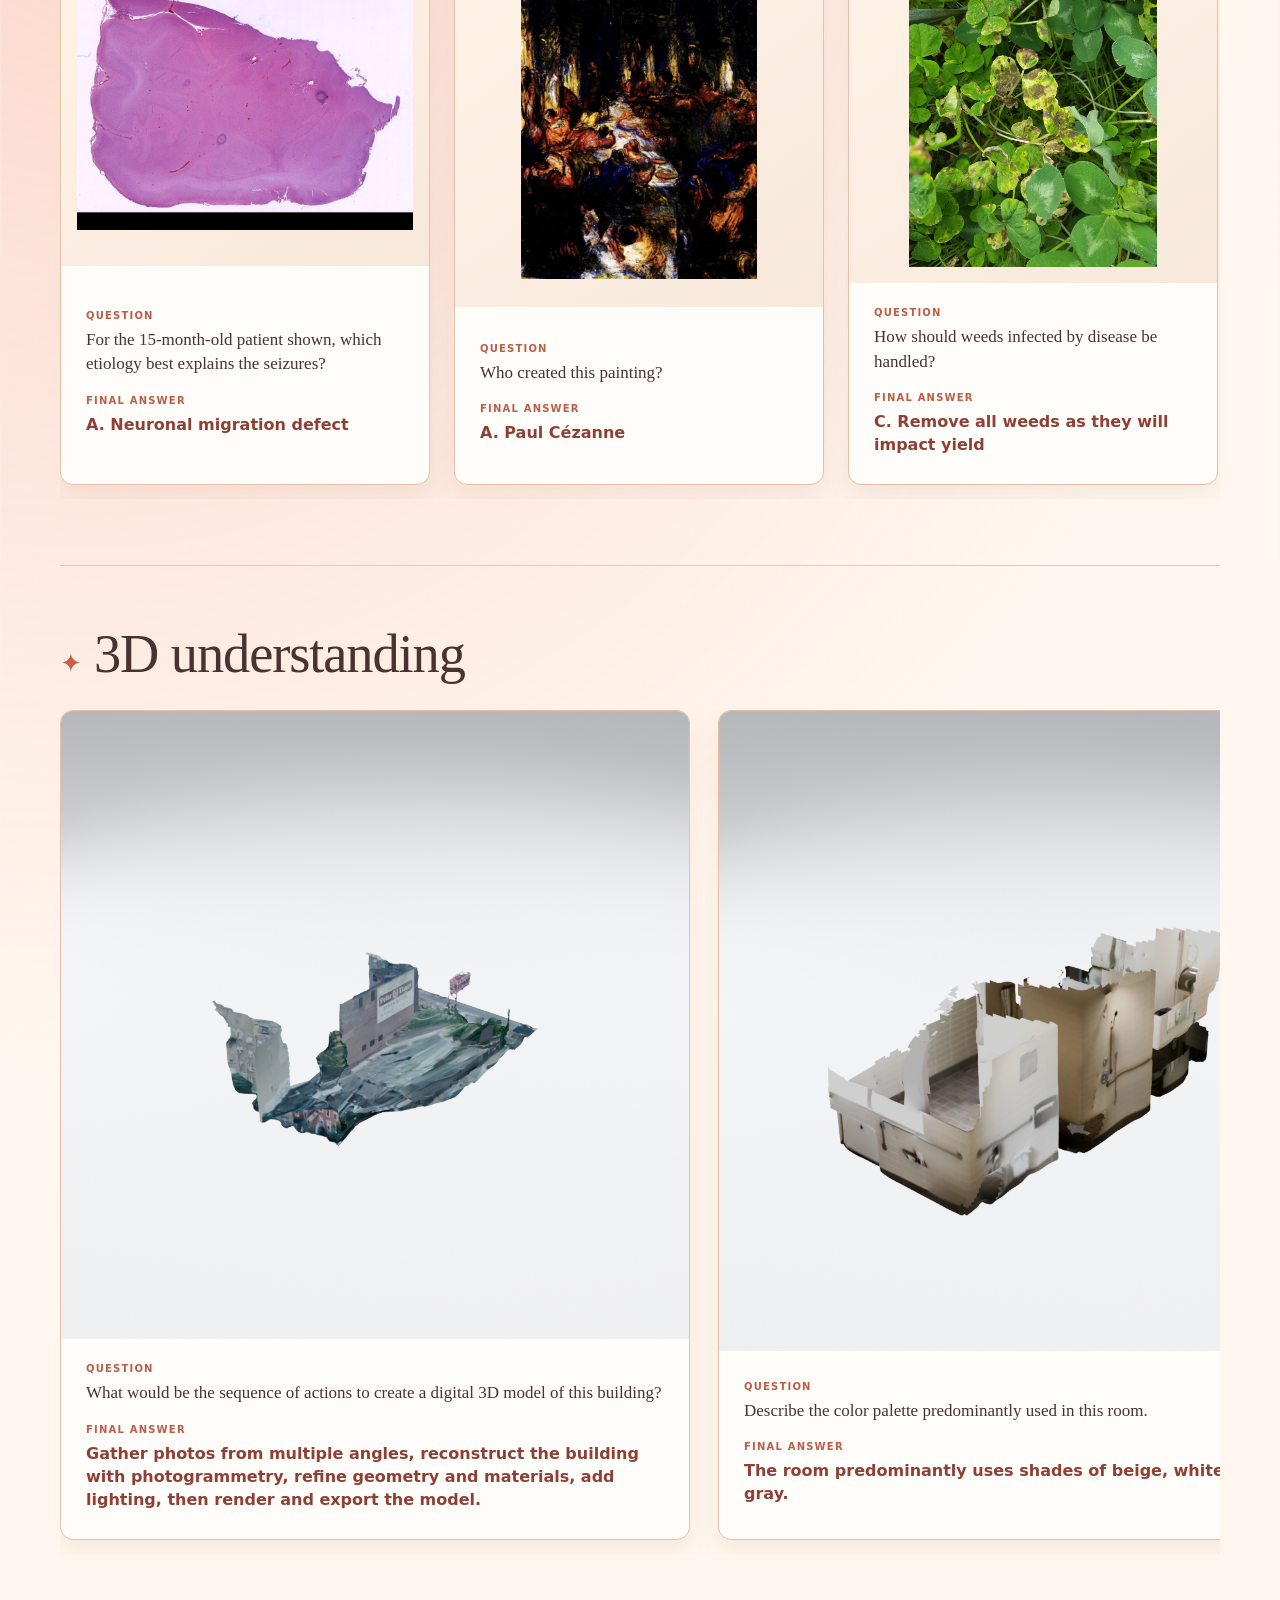
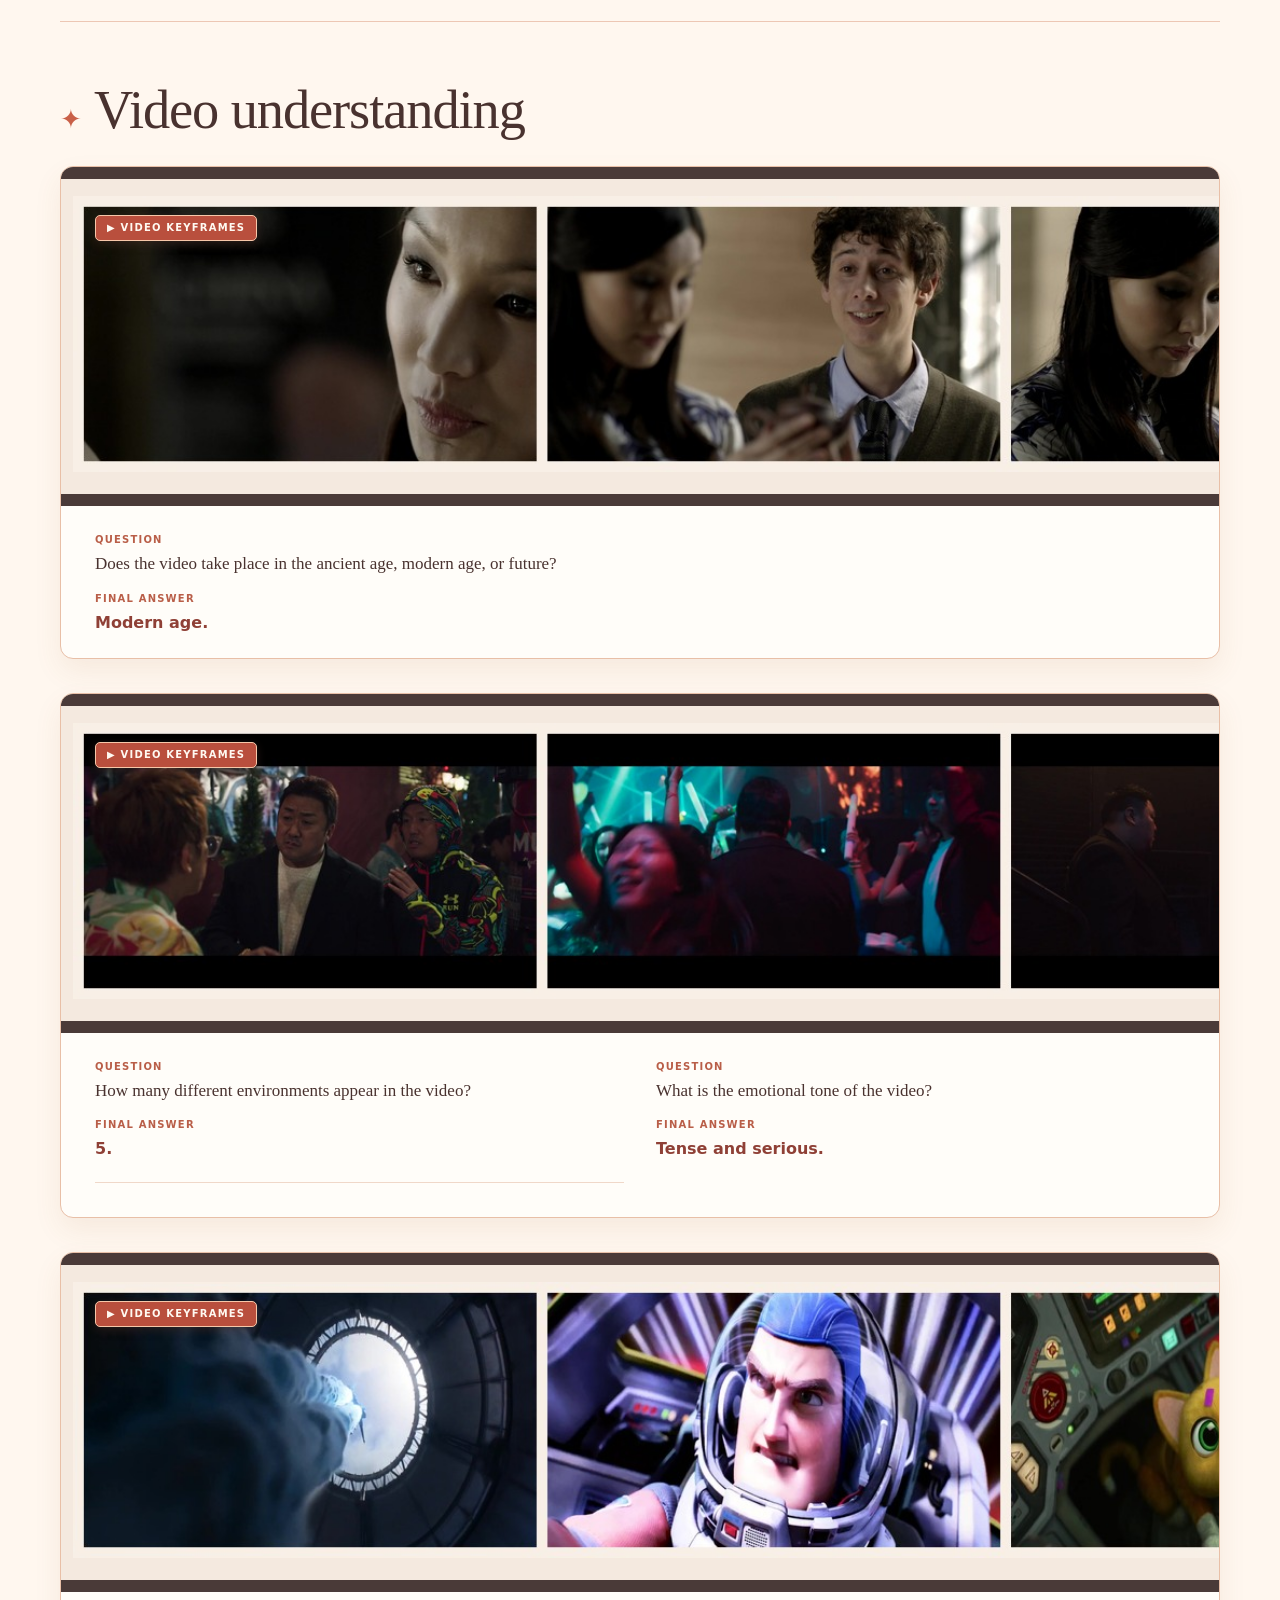
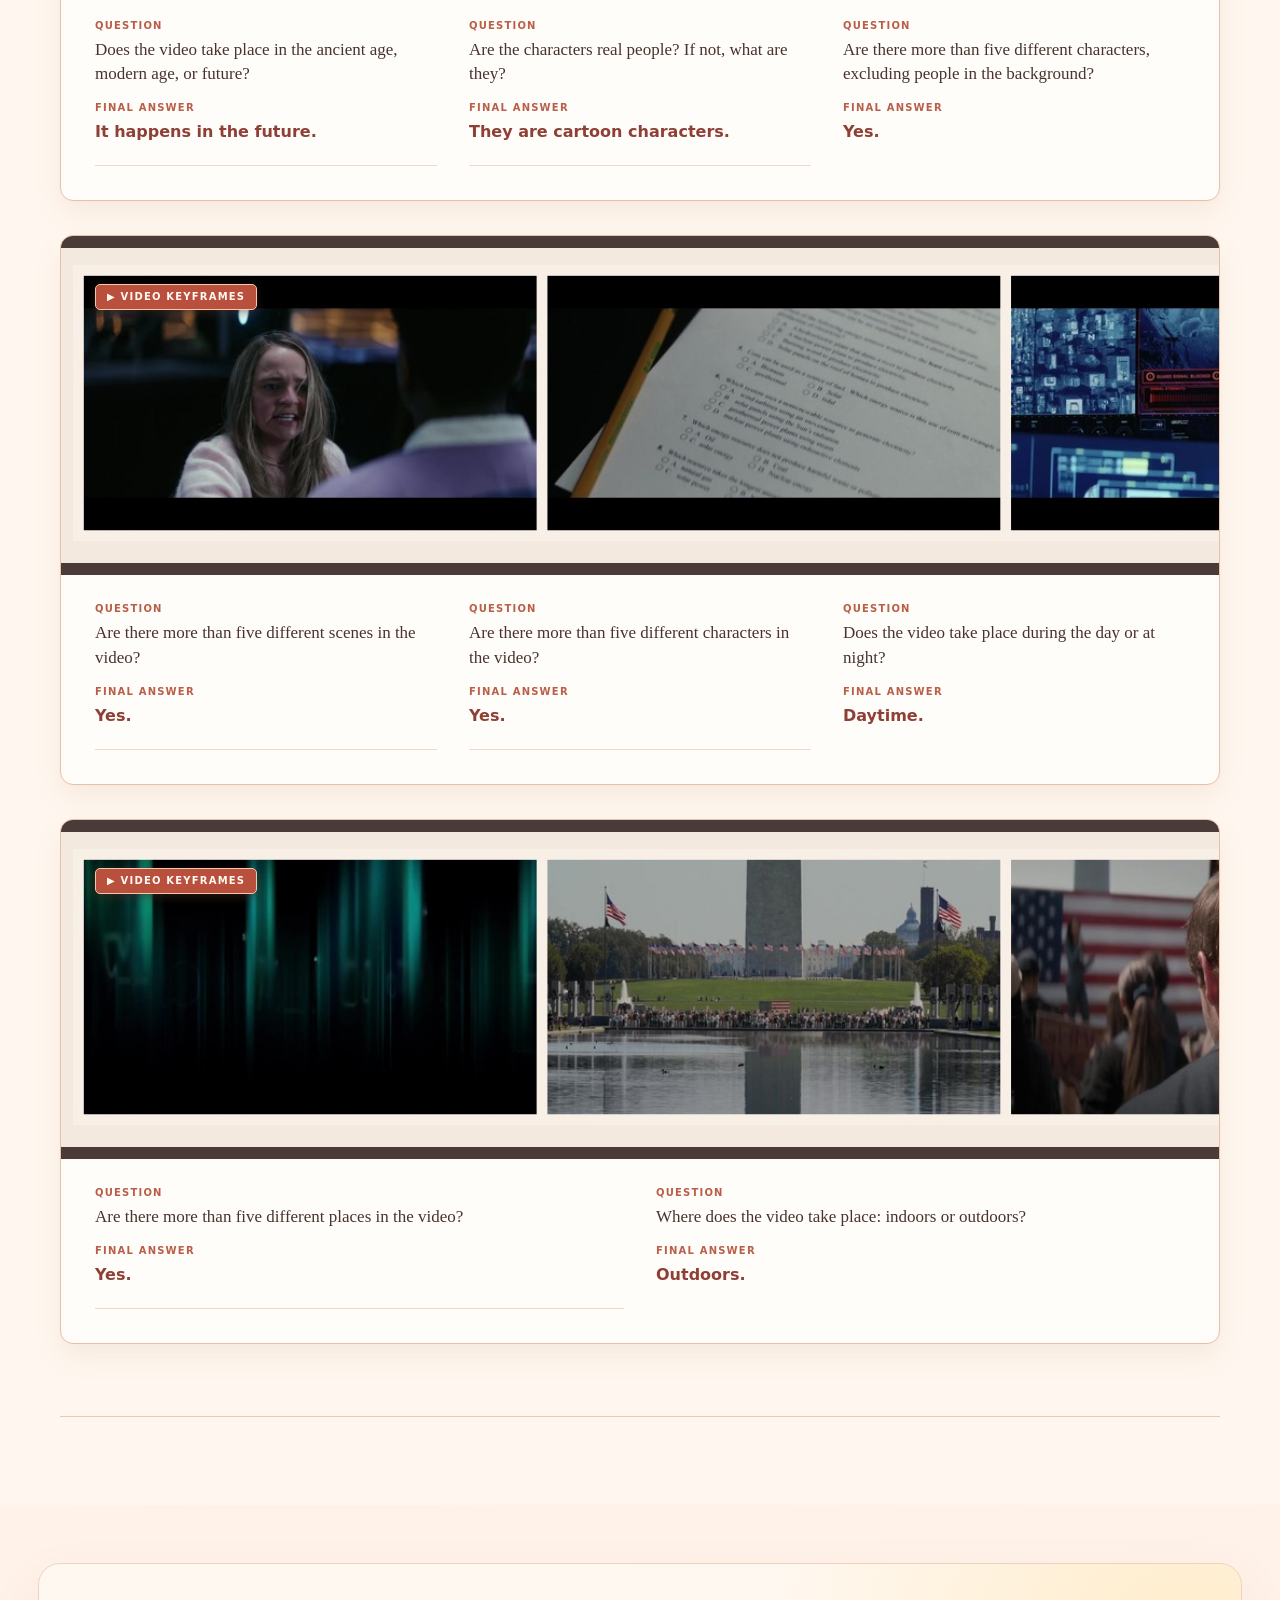
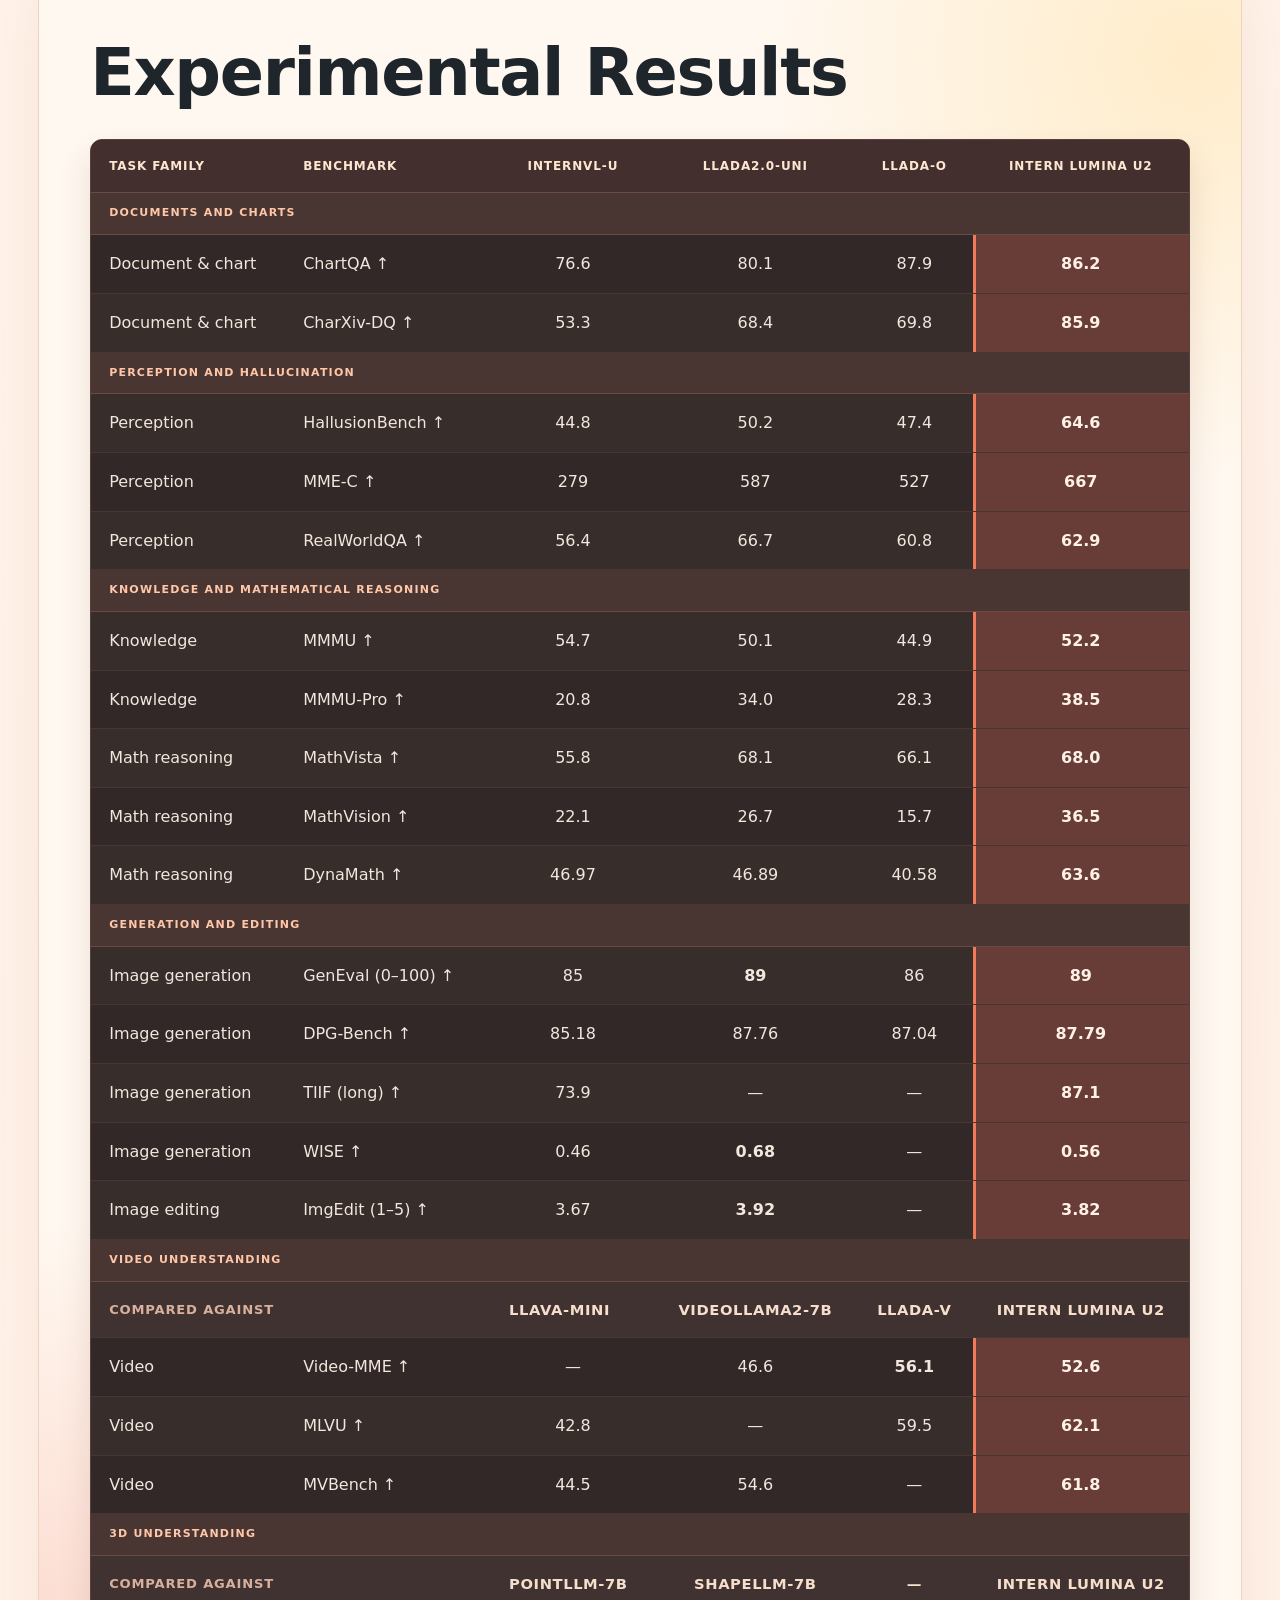
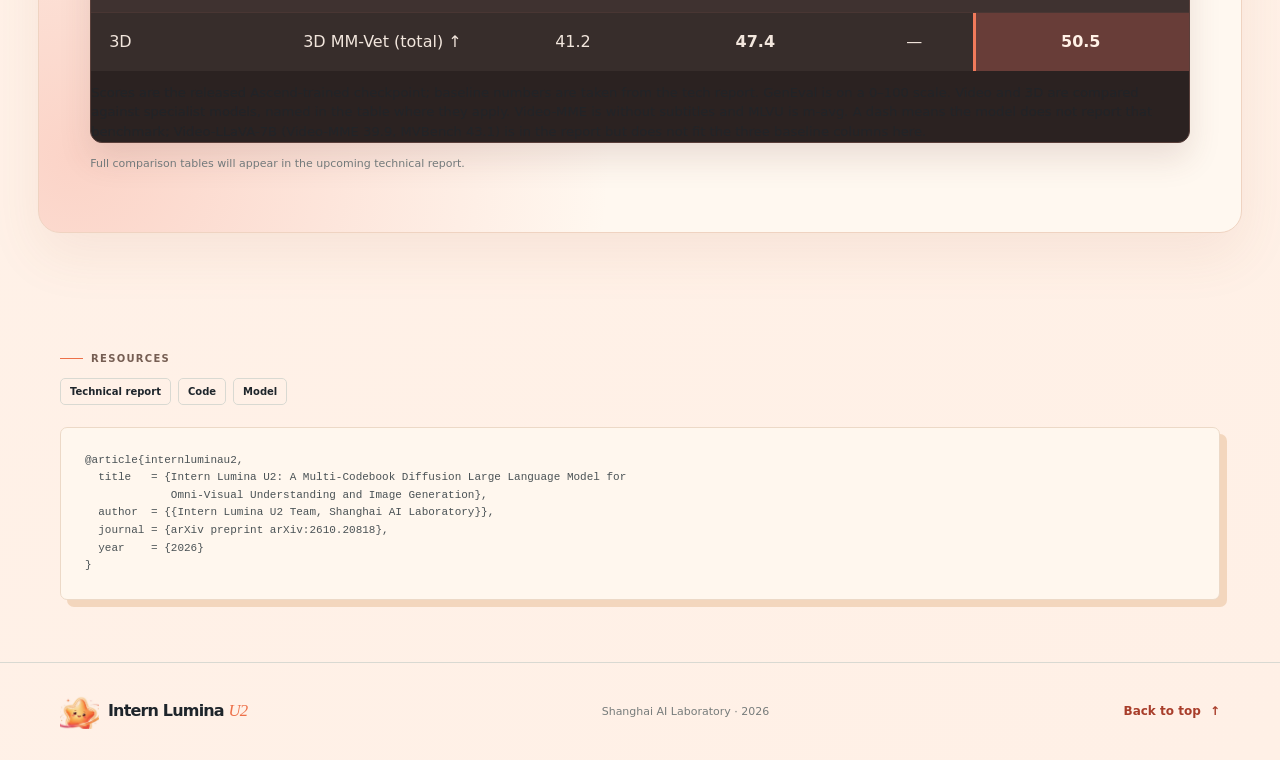
==== commit 8f62c06b: "Drop GEdit-Bench rows from the benchmark table" ====
--- a/index.html
+++ b/index.html
@@ -86,8 +86,6 @@
               <tr><td>Image generation</td><td>TIIF (long) ↑</td><td>73.9</td><td>—</td><td>—</td><td class="ours best">87.1</td></tr>
               <tr><td>Image generation</td><td>WISE ↑</td><td>0.46</td><td class="best">0.68</td><td>—</td><td class="ours">0.56</td></tr>
               <tr><td>Image editing</td><td>ImgEdit (1–5) ↑</td><td>3.67</td><td class="best">3.92</td><td>—</td><td class="ours">3.82</td></tr>
-              <tr><td>Image editing</td><td>GEdit-Bench EN ↑</td><td class="best">6.66</td><td>6.61</td><td>—</td><td class="ours">6.06</td></tr>
-              <tr><td>Image editing</td><td>GEdit-Bench CN ↑</td><td>—</td><td class="best">6.66</td><td>—</td><td class="ours">5.95</td></tr>
               <tr class="table-group"><td colspan="6">Video understanding</td></tr>
               <tr class="table-models"><td colspan="2">Compared against</td><td>LLaVA-Mini</td><td>VideoLLaMA2-7B</td><td>LLaDA-V</td><td>Intern Lumina U2</td></tr>
               <tr><td>Video</td><td>Video-MME ↑</td><td>—</td><td>46.6</td><td class="best">56.1</td><td class="ours">52.6</td></tr>
--- a/styles.css
+++ b/styles.css
@@ -52,16 +52,23 @@
 }
 
 /* Video and 3D are compared against specialists, not the three unified models
-   in the header, so each of those groups restates its own column models. */
-.benchmark-table tr.table-models td {
+   in the header, so each of those groups restates its own column models. These
+   rows are header-like: they follow the dark group-row palette and, unlike body
+   rows, do not react to hover. */
+.table-scroll .benchmark-table tbody tr.table-models td,
+.table-scroll .benchmark-table tbody tr.table-models:hover td {
   font-size: 0.92em;
   font-weight: 700;
-  color: #6f777a;
-  background: #faf8f4;
+  color: #f6ddcc;
+  background: #3f3230;
+  box-shadow: none;
+  text-transform: uppercase;
+  letter-spacing: 0.04em;
 }
-.benchmark-table tr.table-models td:first-child {
+.table-scroll .benchmark-table tbody tr.table-models td:first-child,
+.table-scroll .benchmark-table tbody tr.table-models:hover td:first-child {
   font-weight: 600;
-  opacity: 0.75;
+  color: #d7b19d;
   text-transform: uppercase;
   letter-spacing: 0.06em;
   font-size: 0.82em;
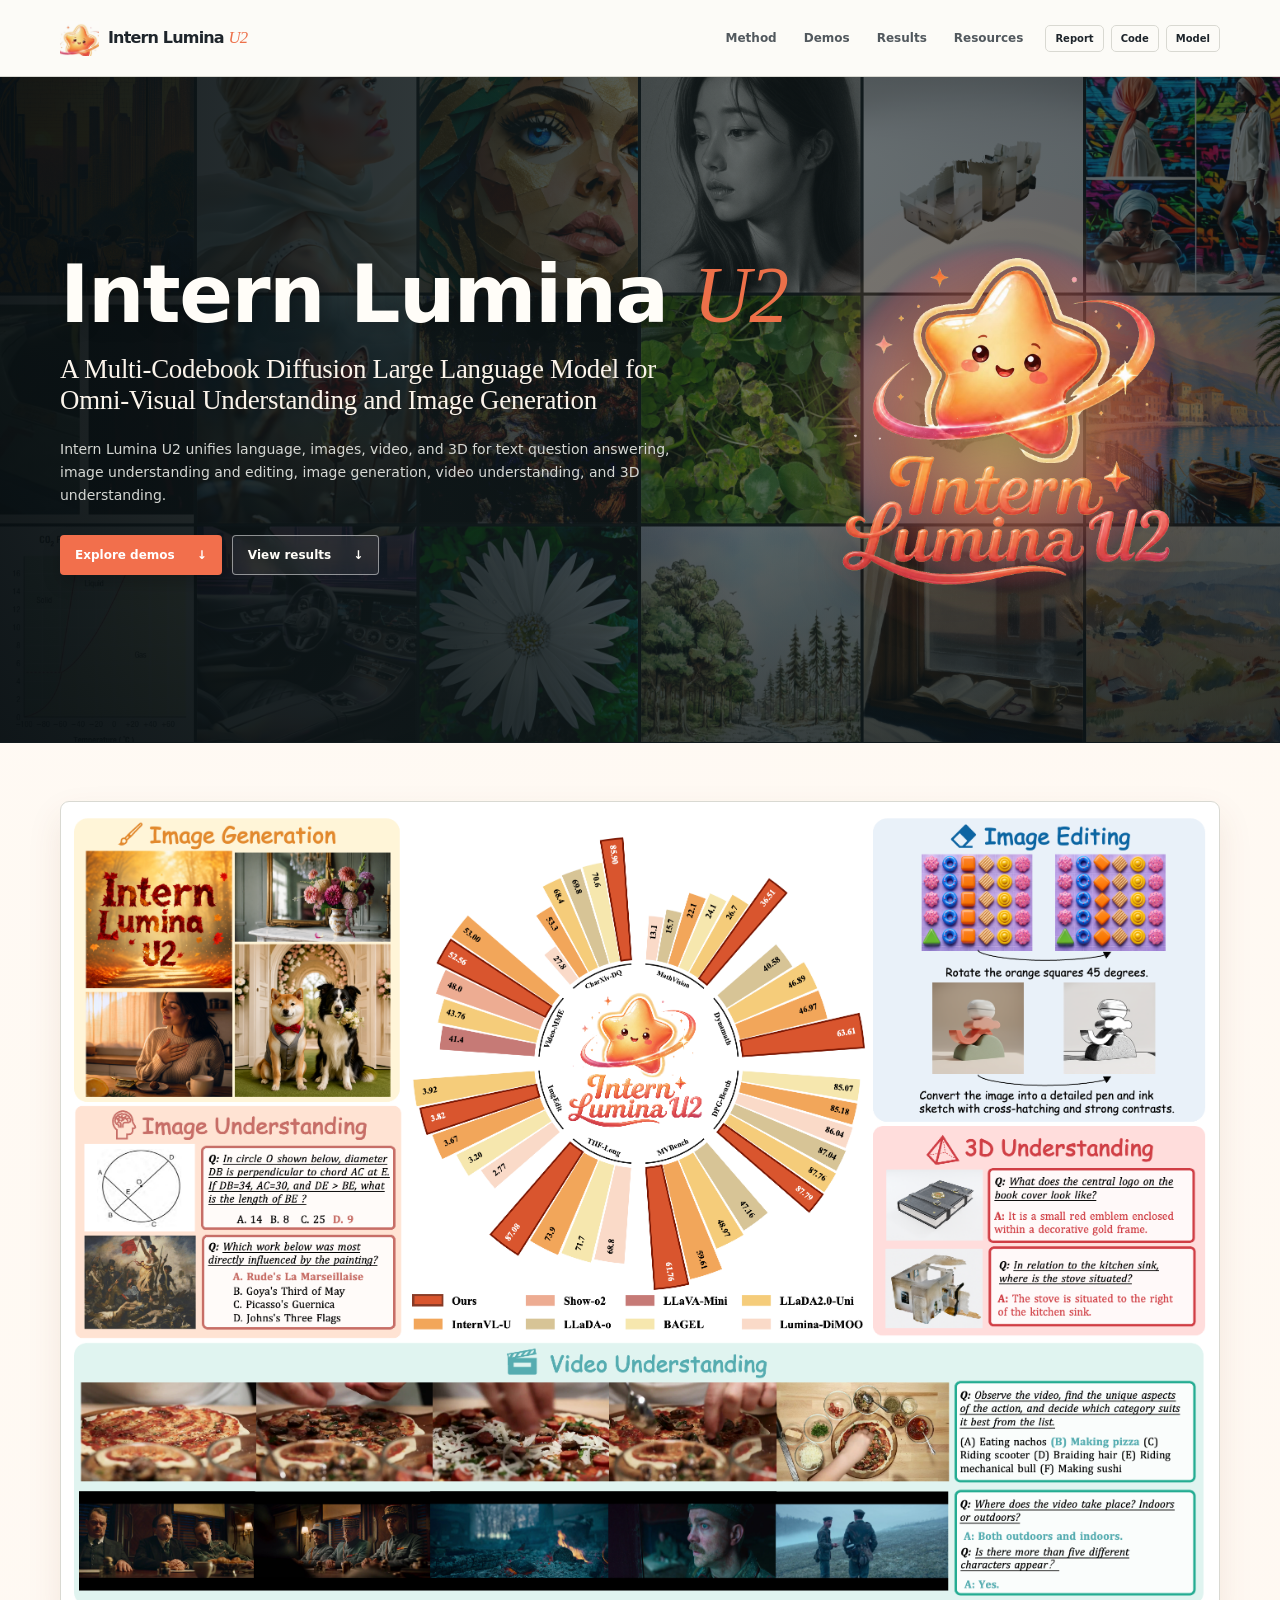
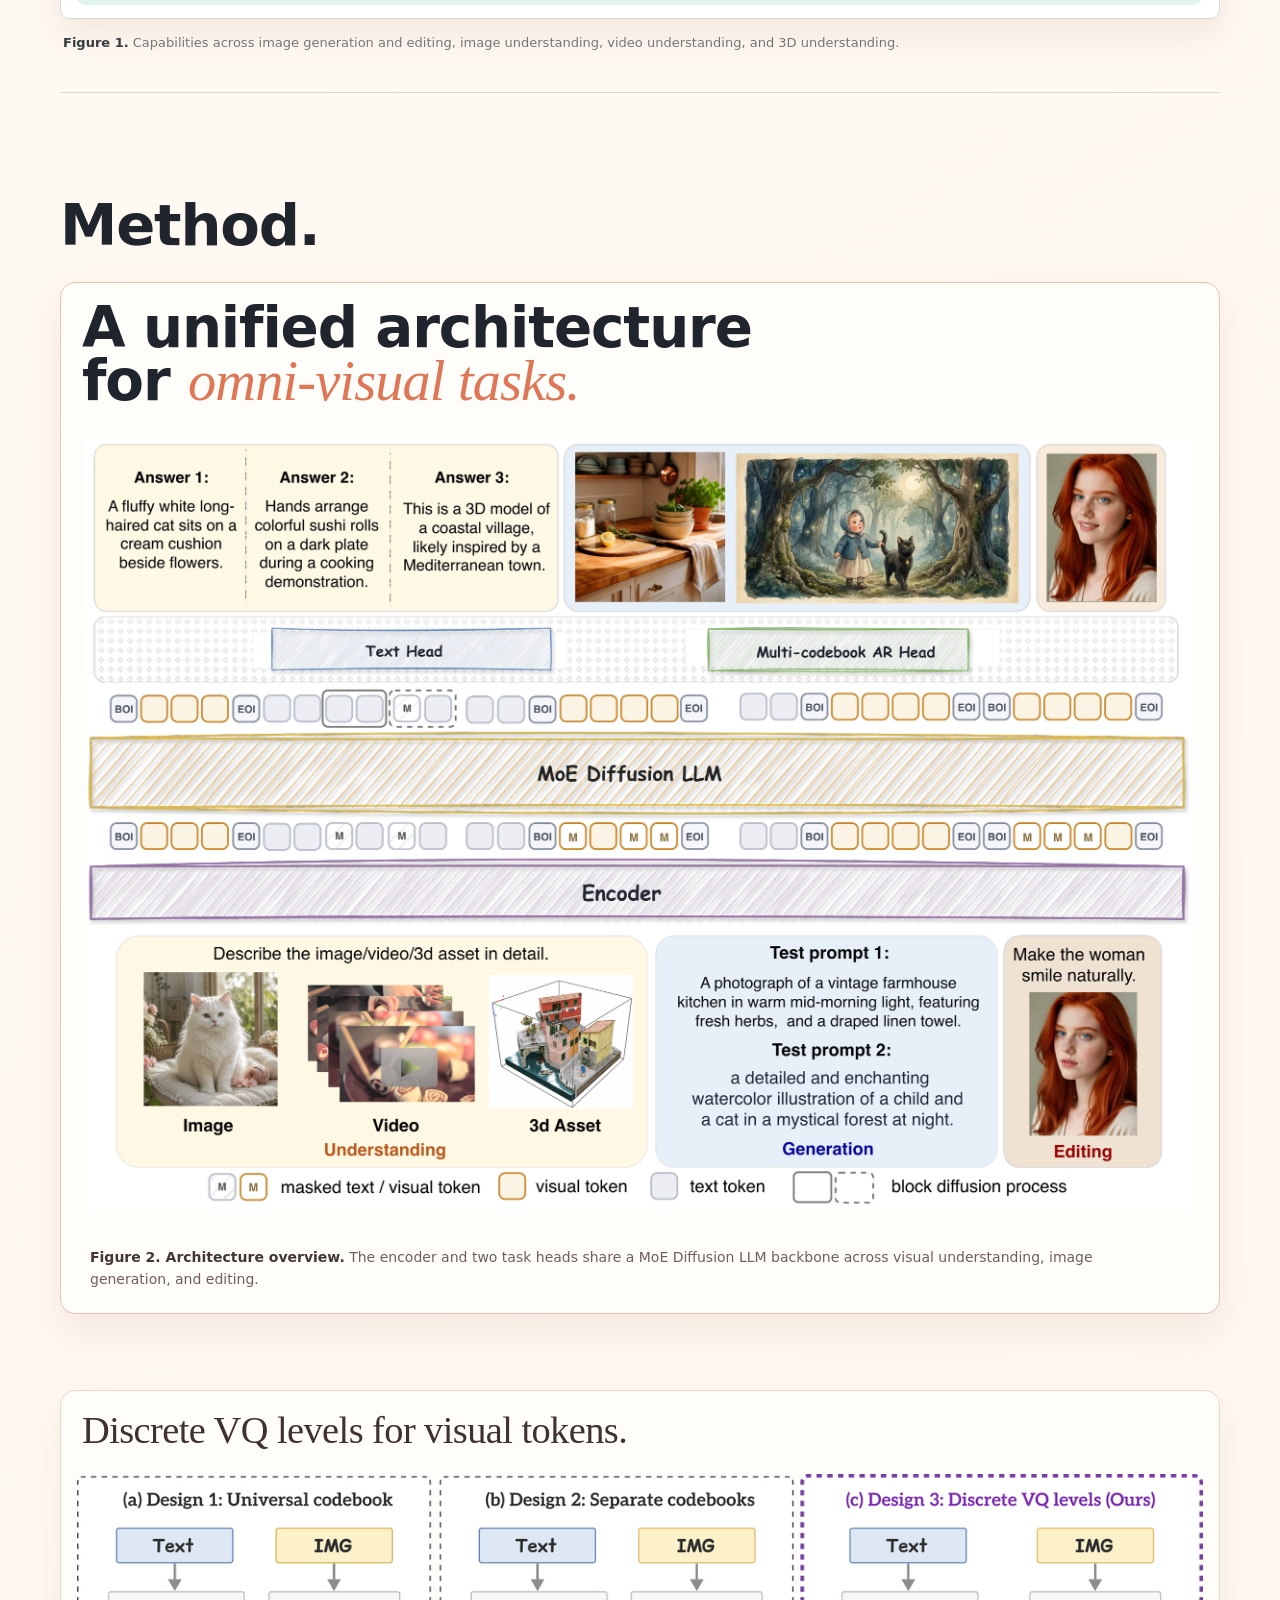
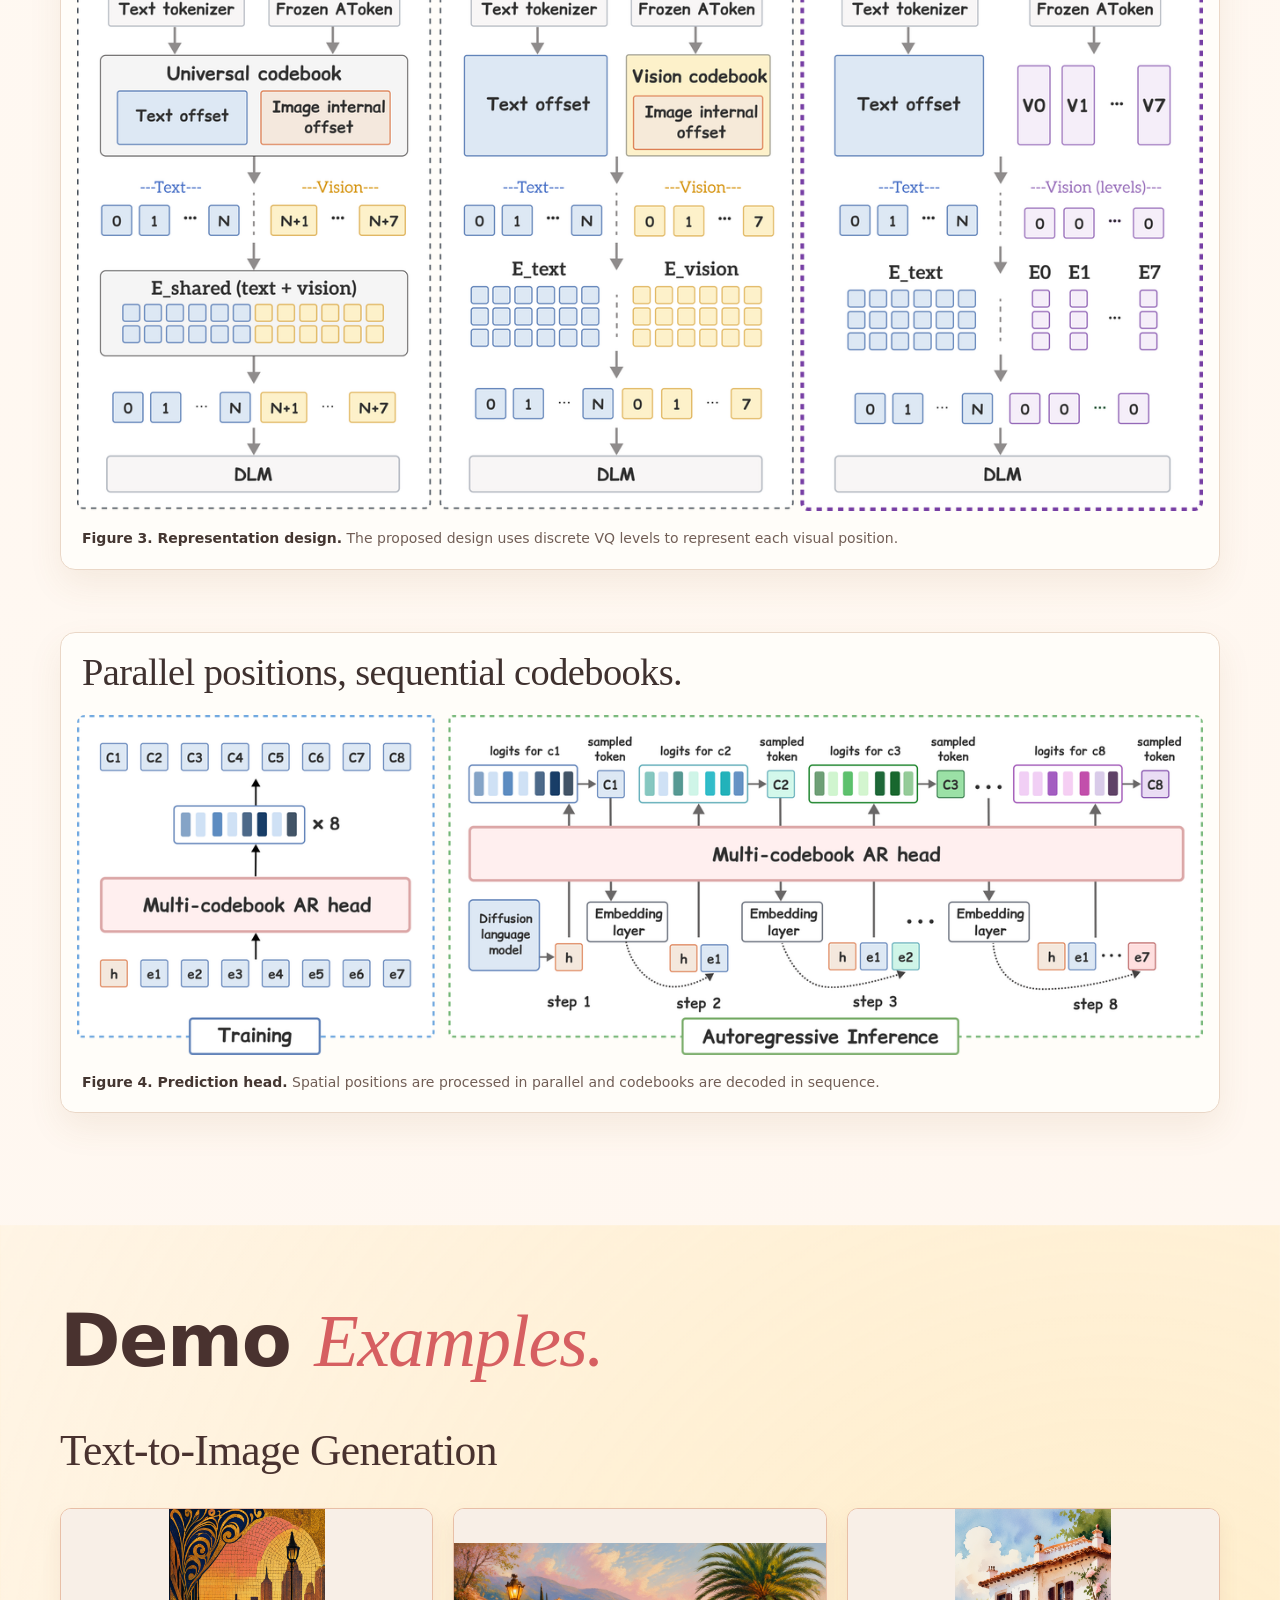
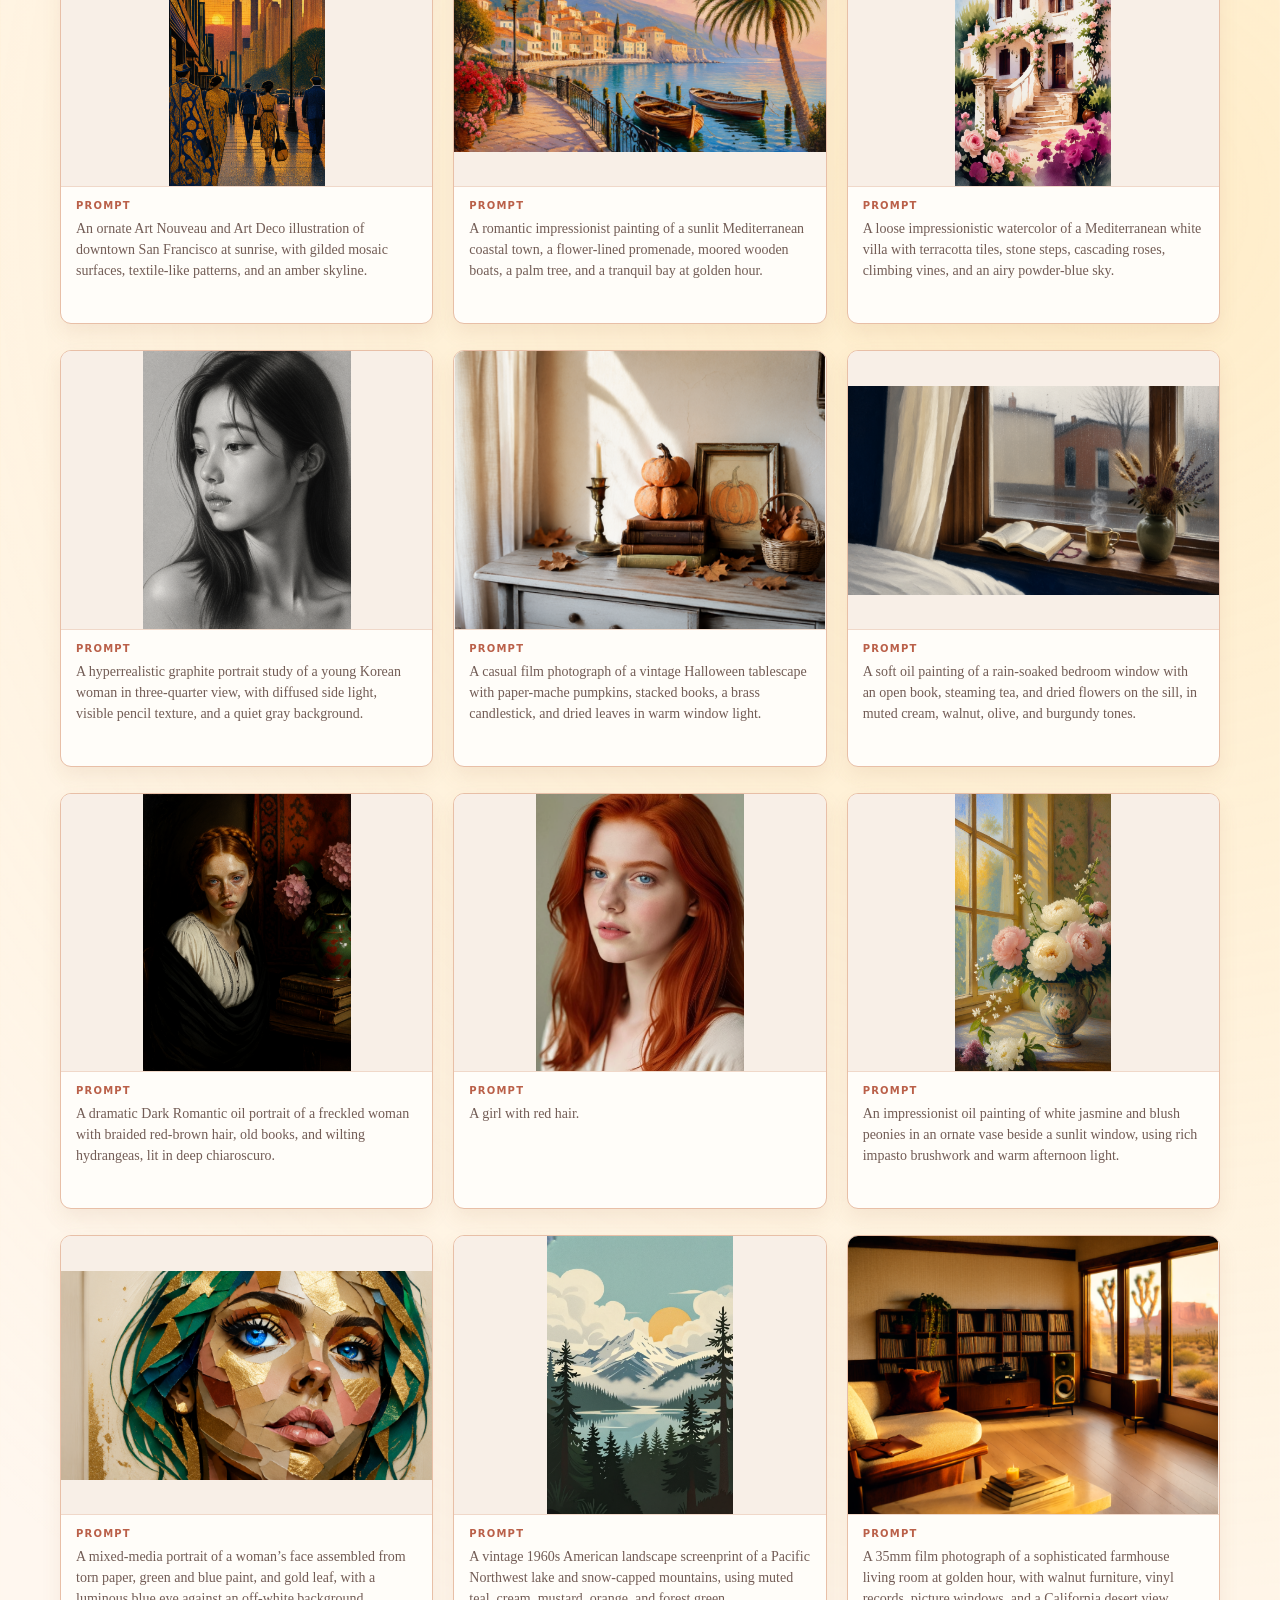
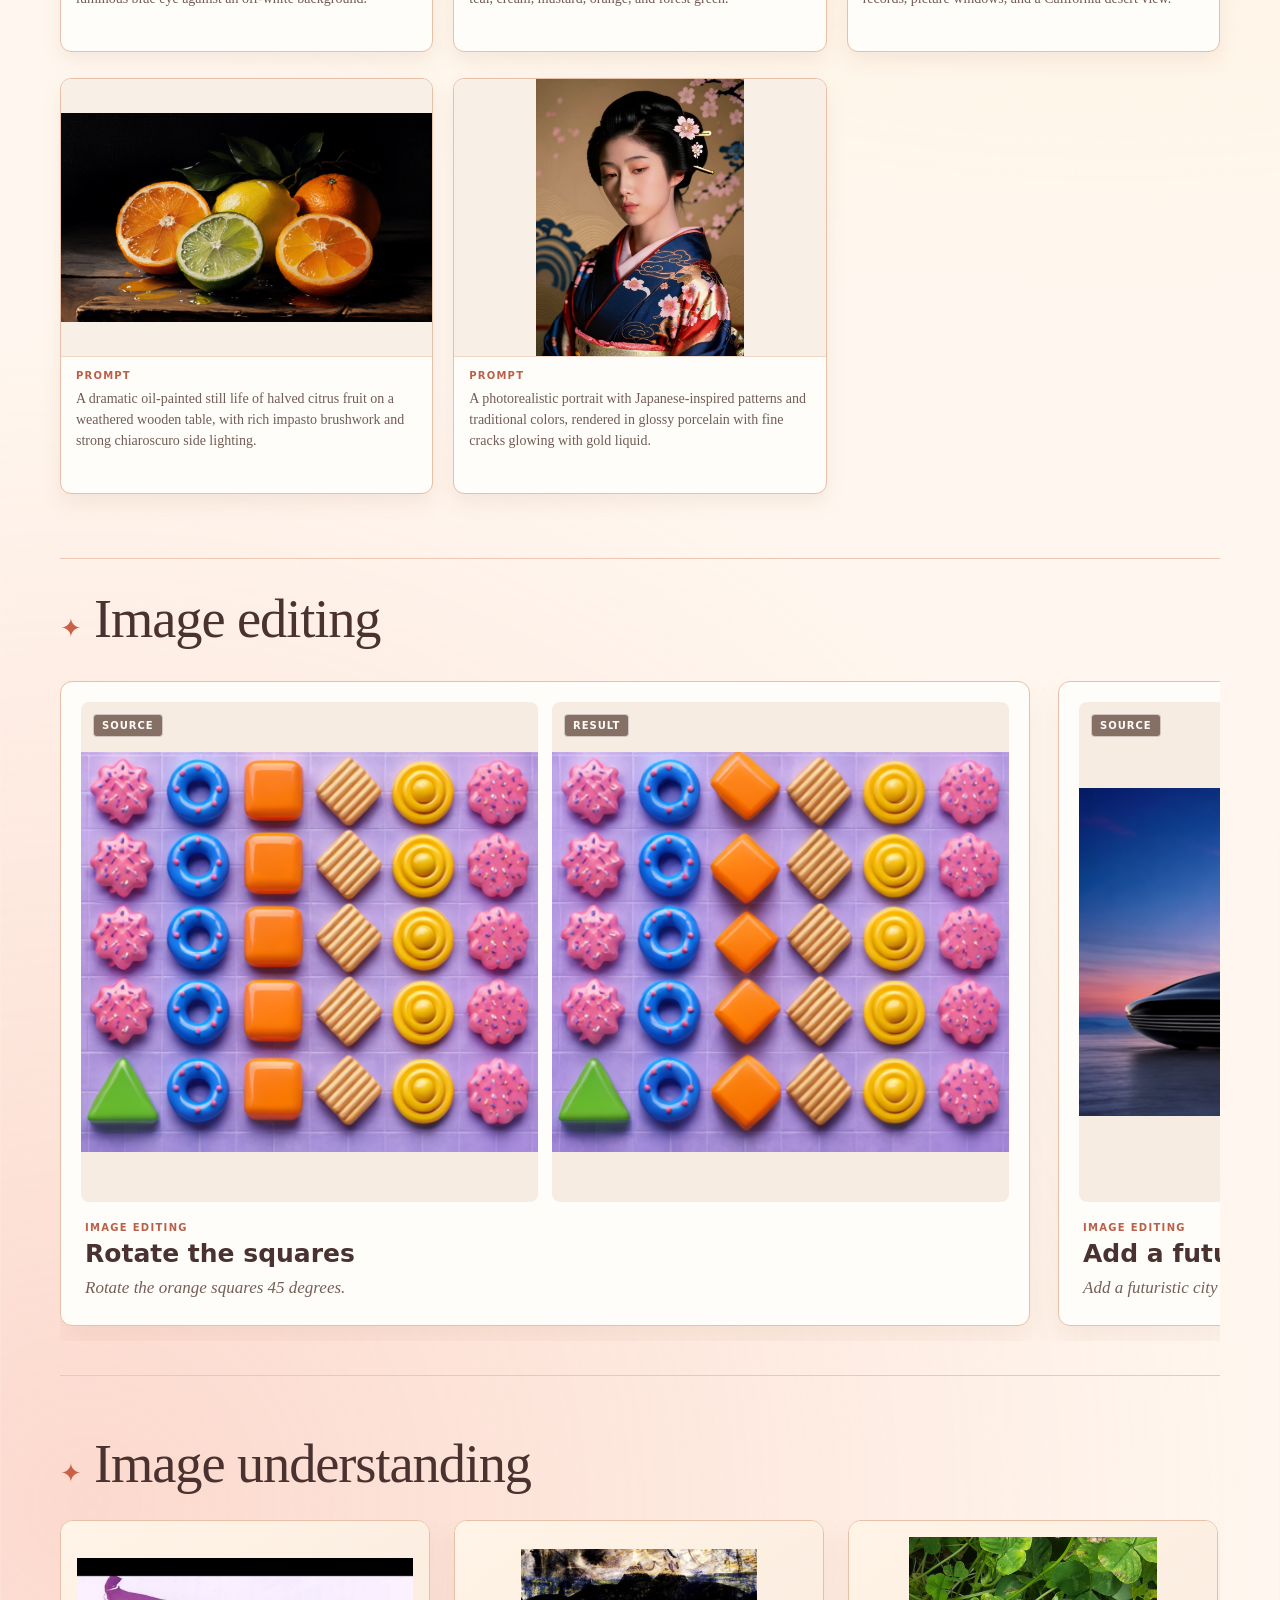
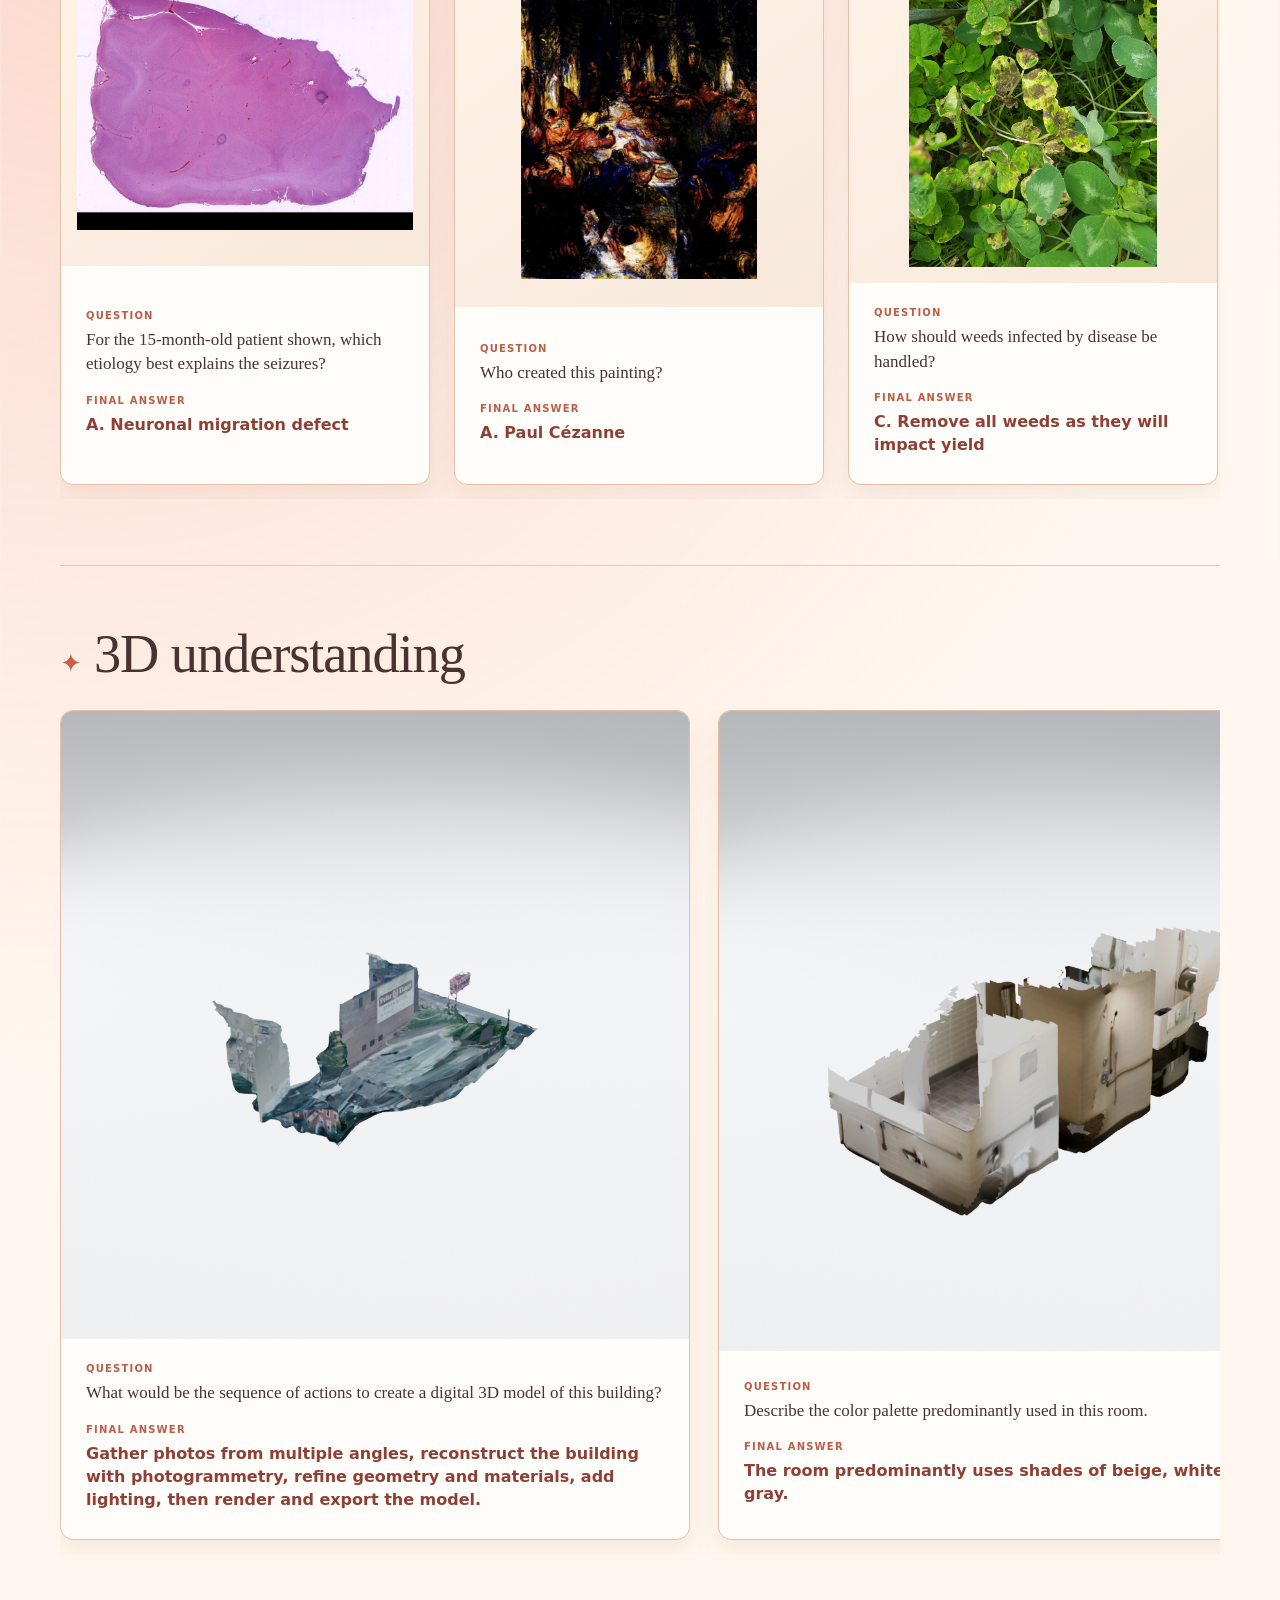
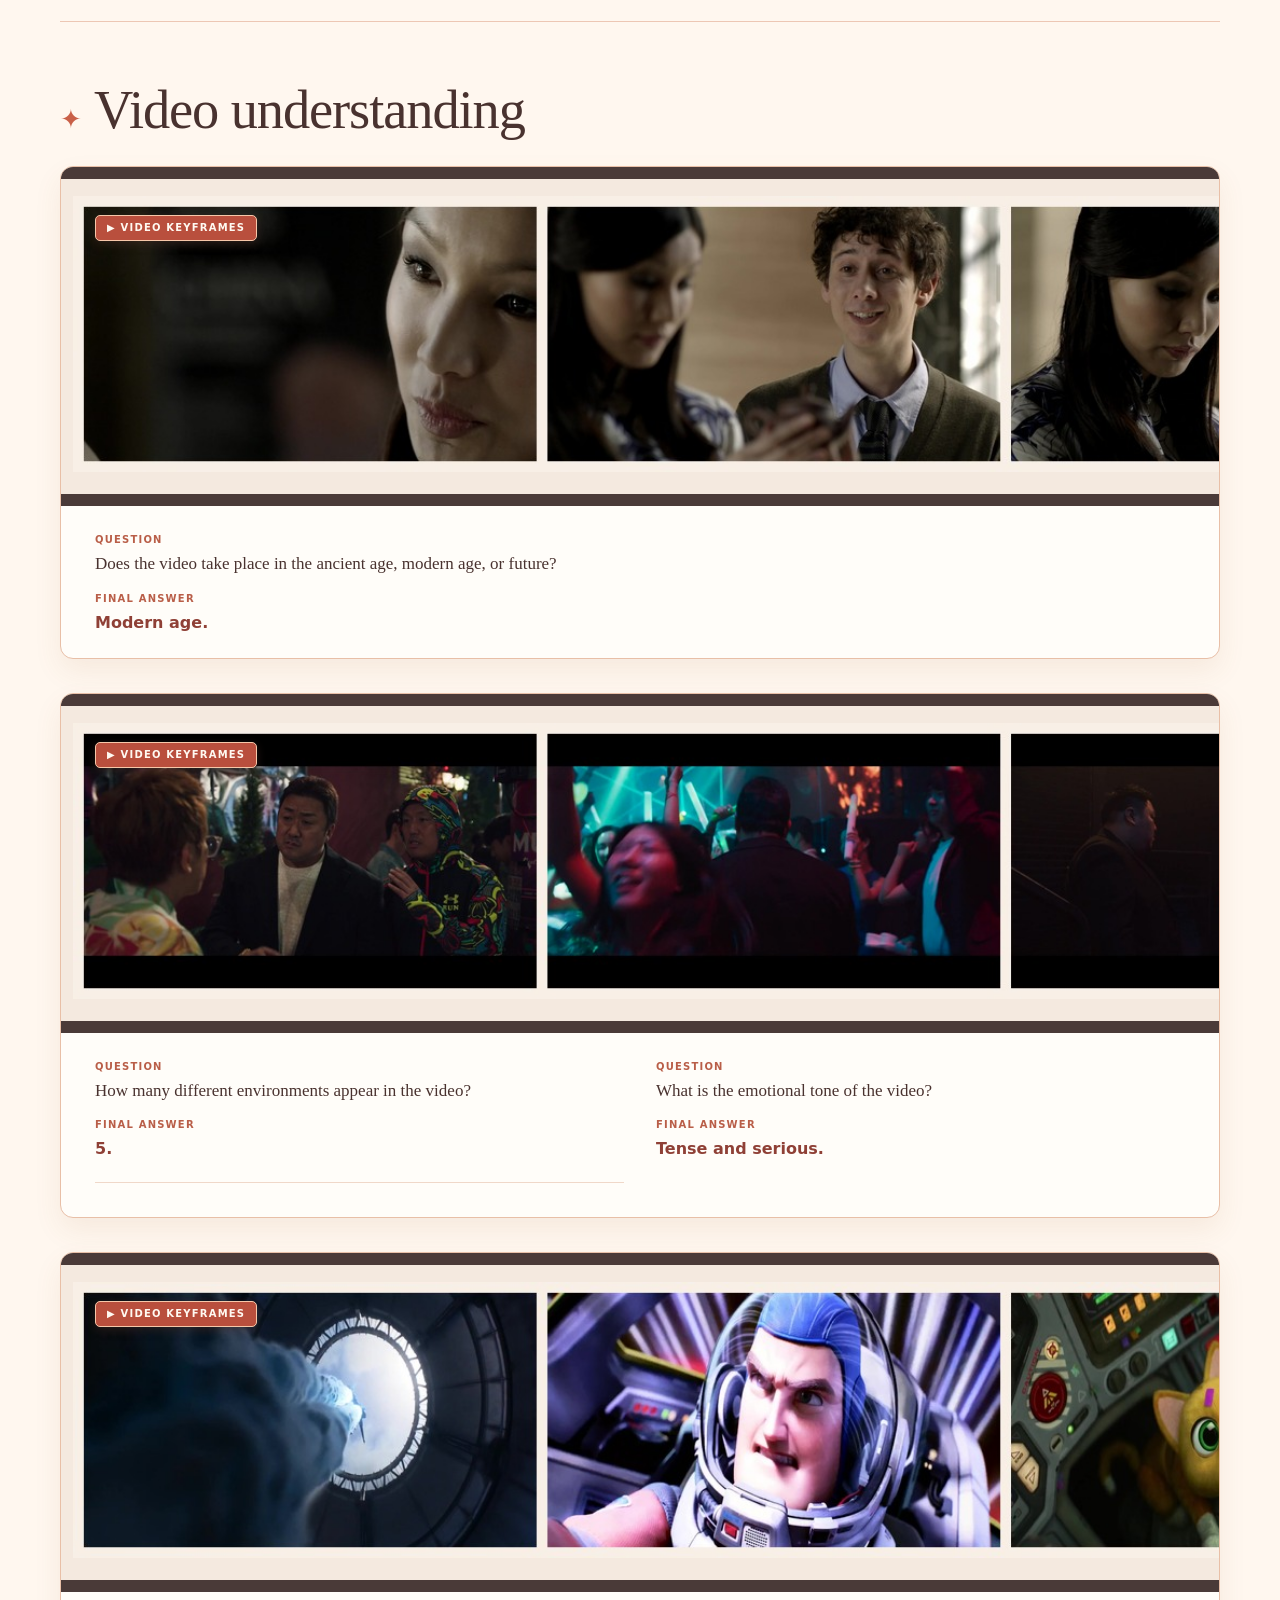
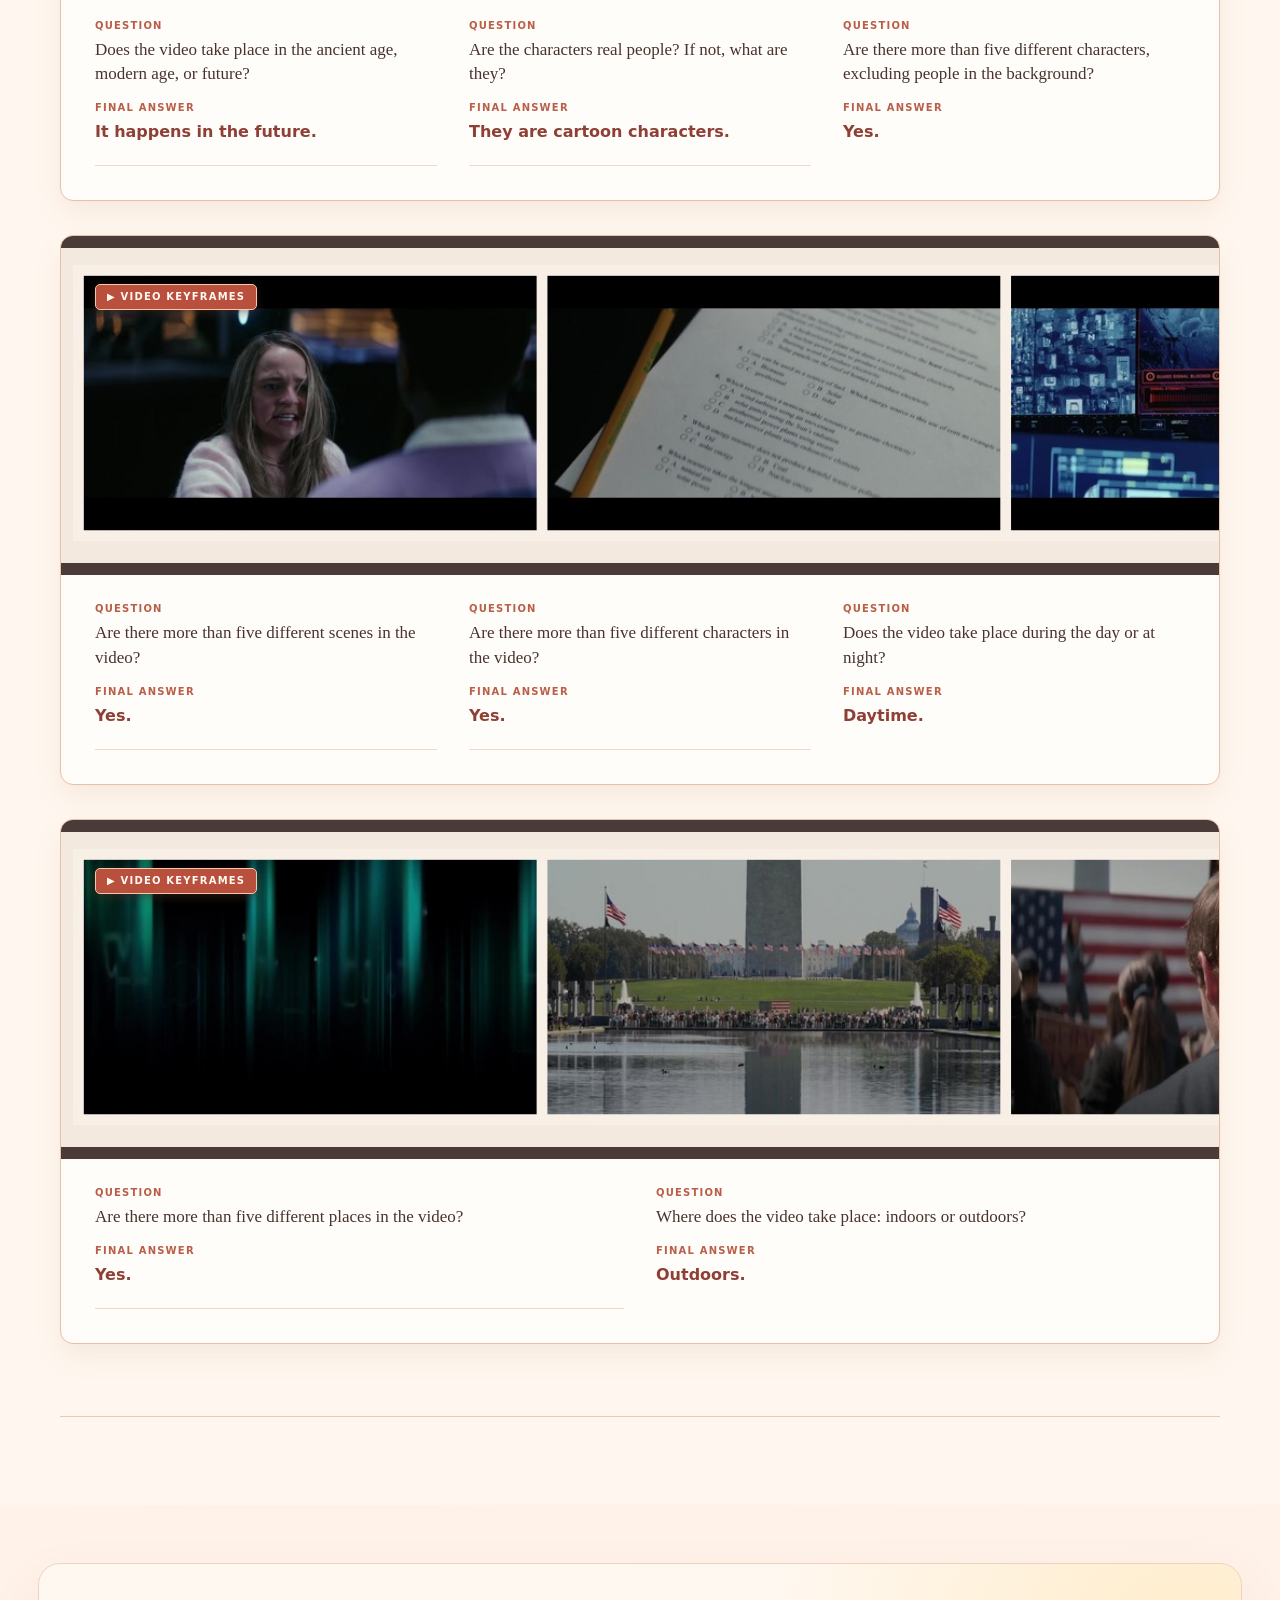
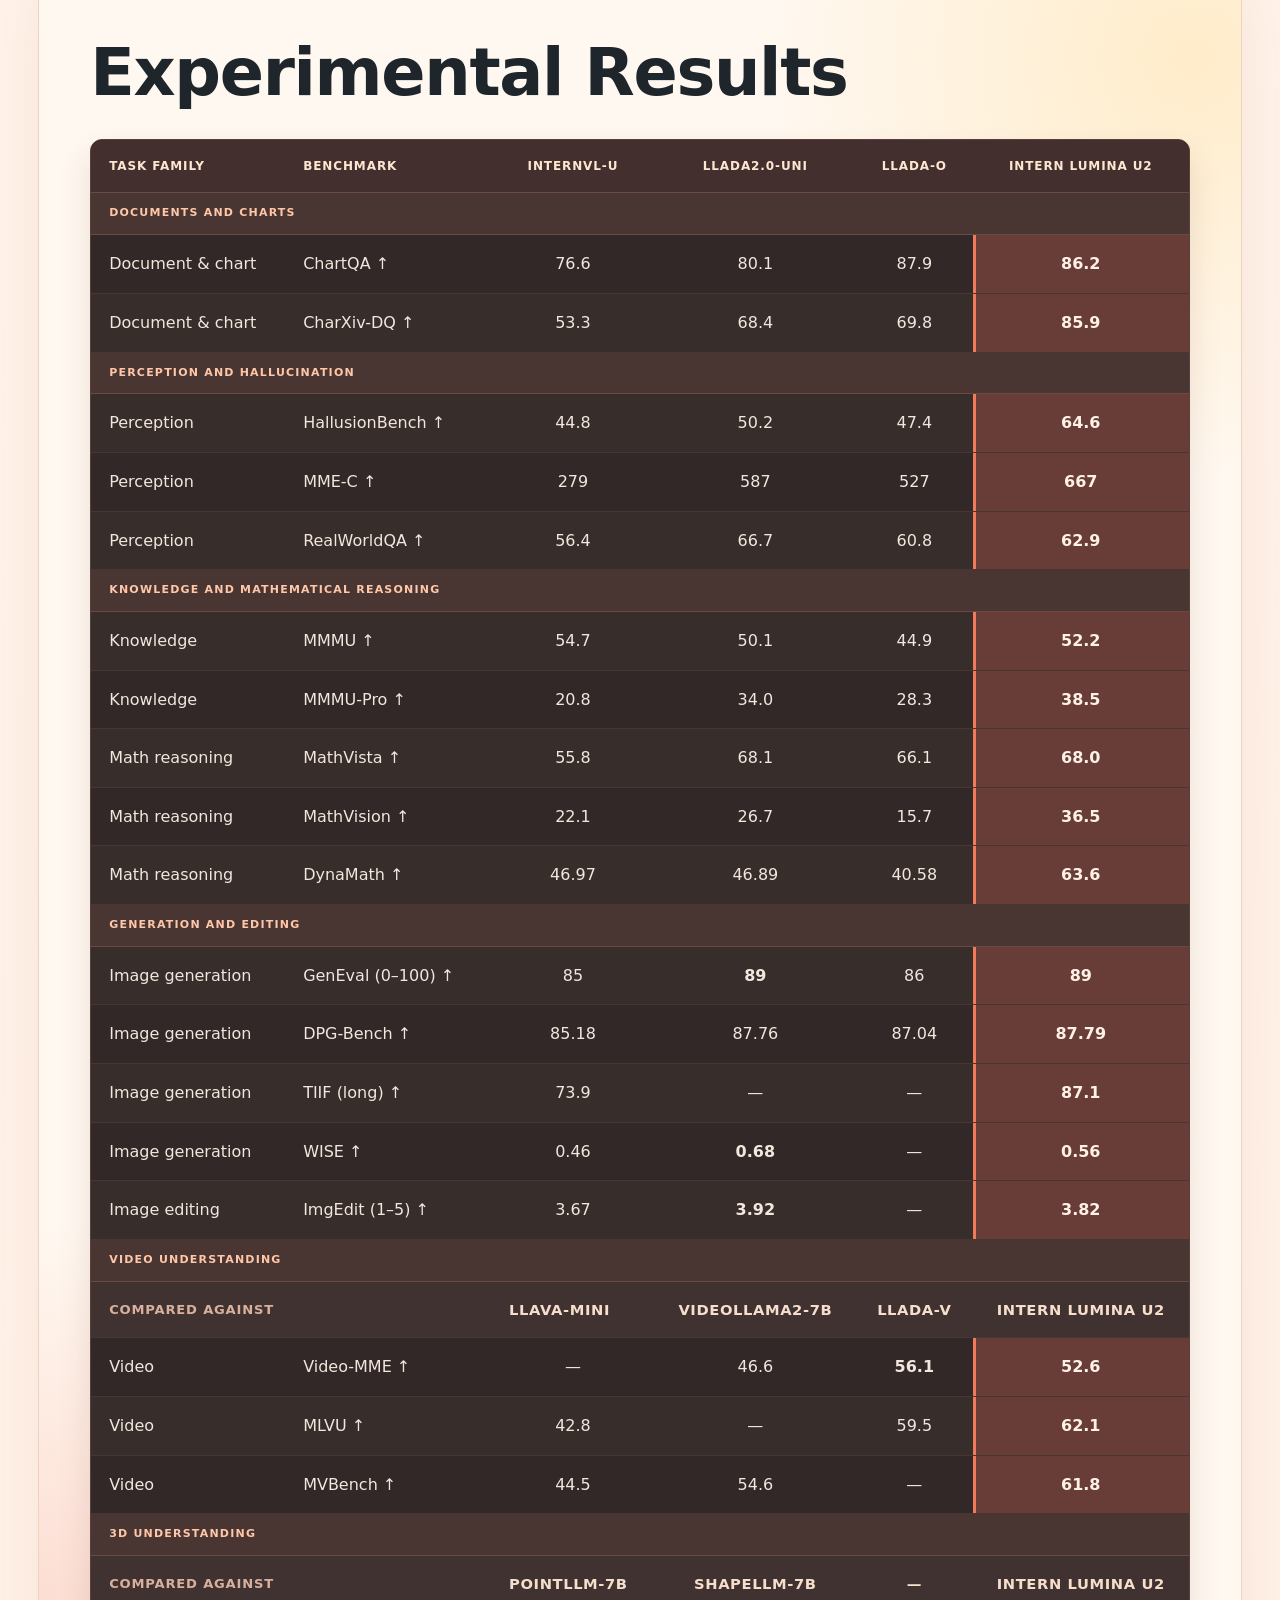
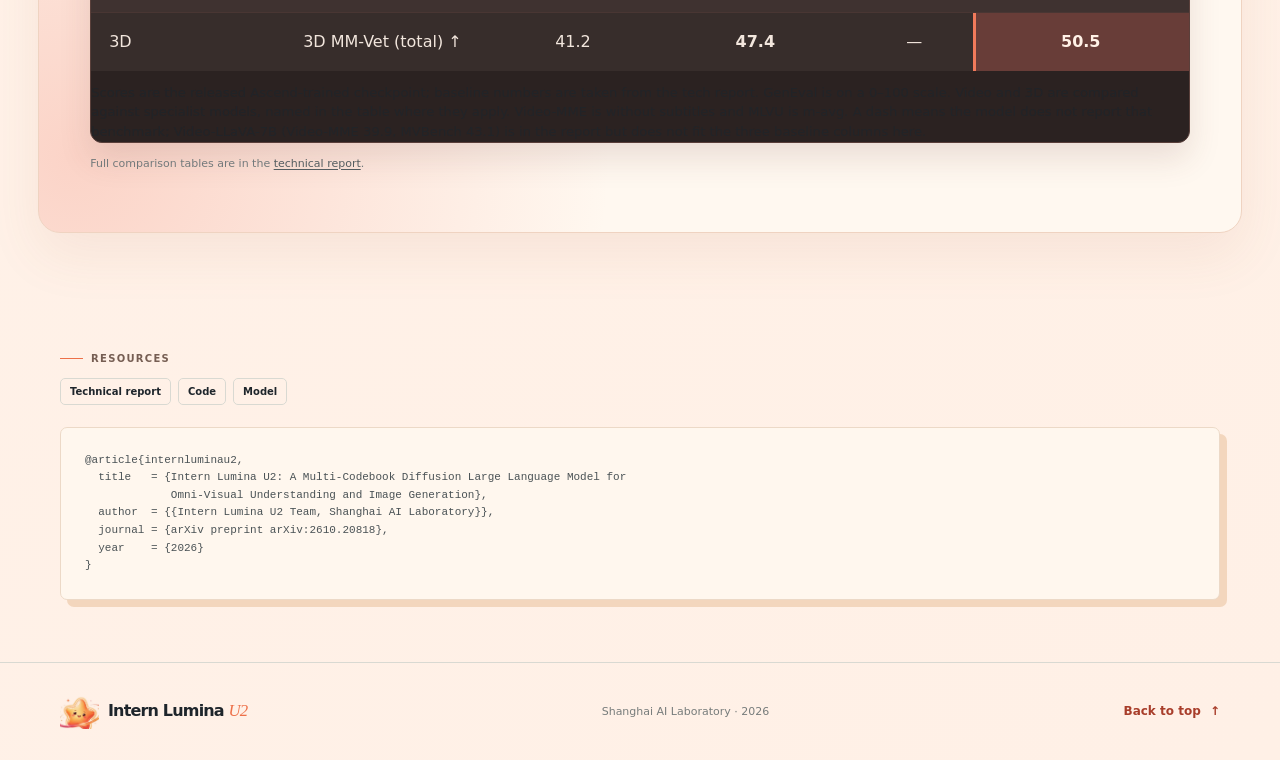
==== commit da7590c4: "Point the results footer at the published technical report" ====
--- a/index.html
+++ b/index.html
@@ -105,7 +105,7 @@
             43.1) is in the report but does not fit the three baseline columns here.
           </p>
         </div>
-        <div class="results-footer"><p>Full comparison tables will appear in the upcoming technical report.</p></div>
+        <div class="results-footer"><p>Full comparison tables are in the <a href="https://arxiv.org/abs/2610.20818" target="_blank" rel="noopener">technical report</a>.</p></div>
       </section>
 
       <section class="method section shell" id="method" aria-labelledby="method-title">
